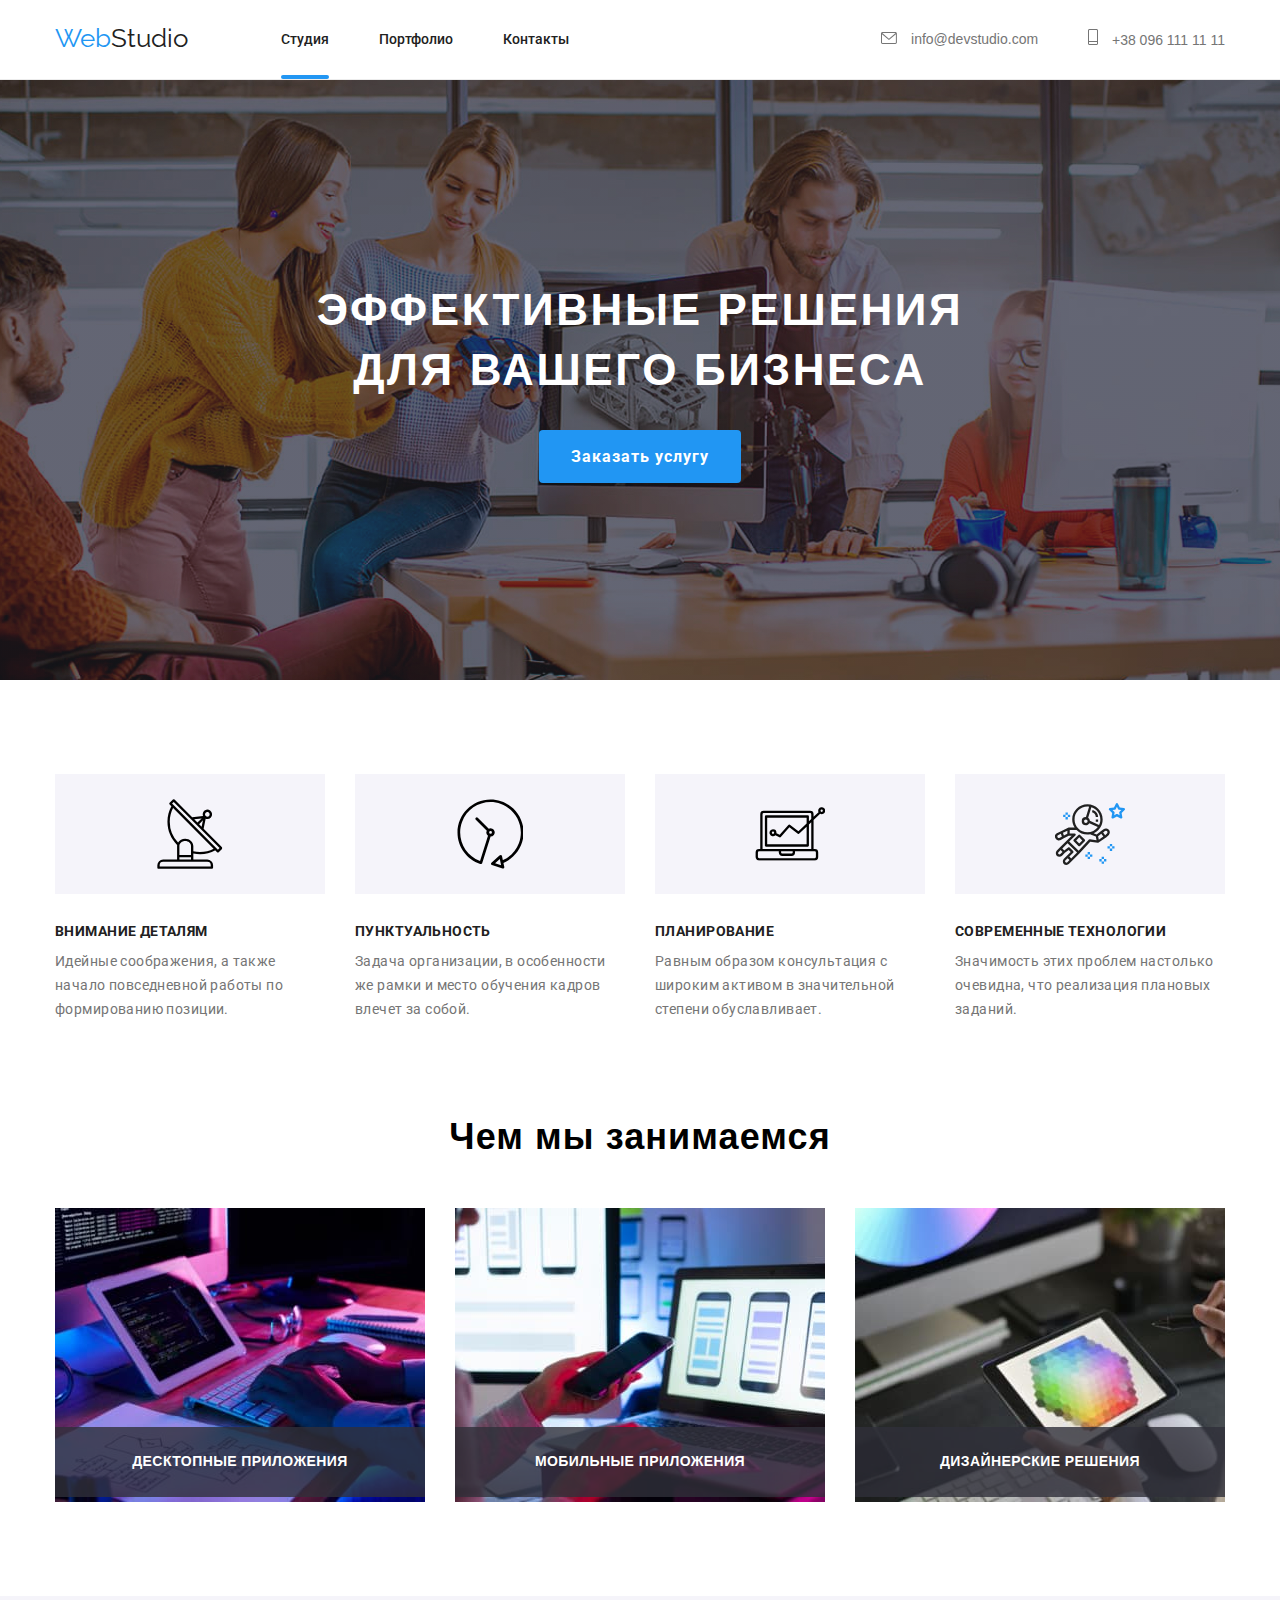
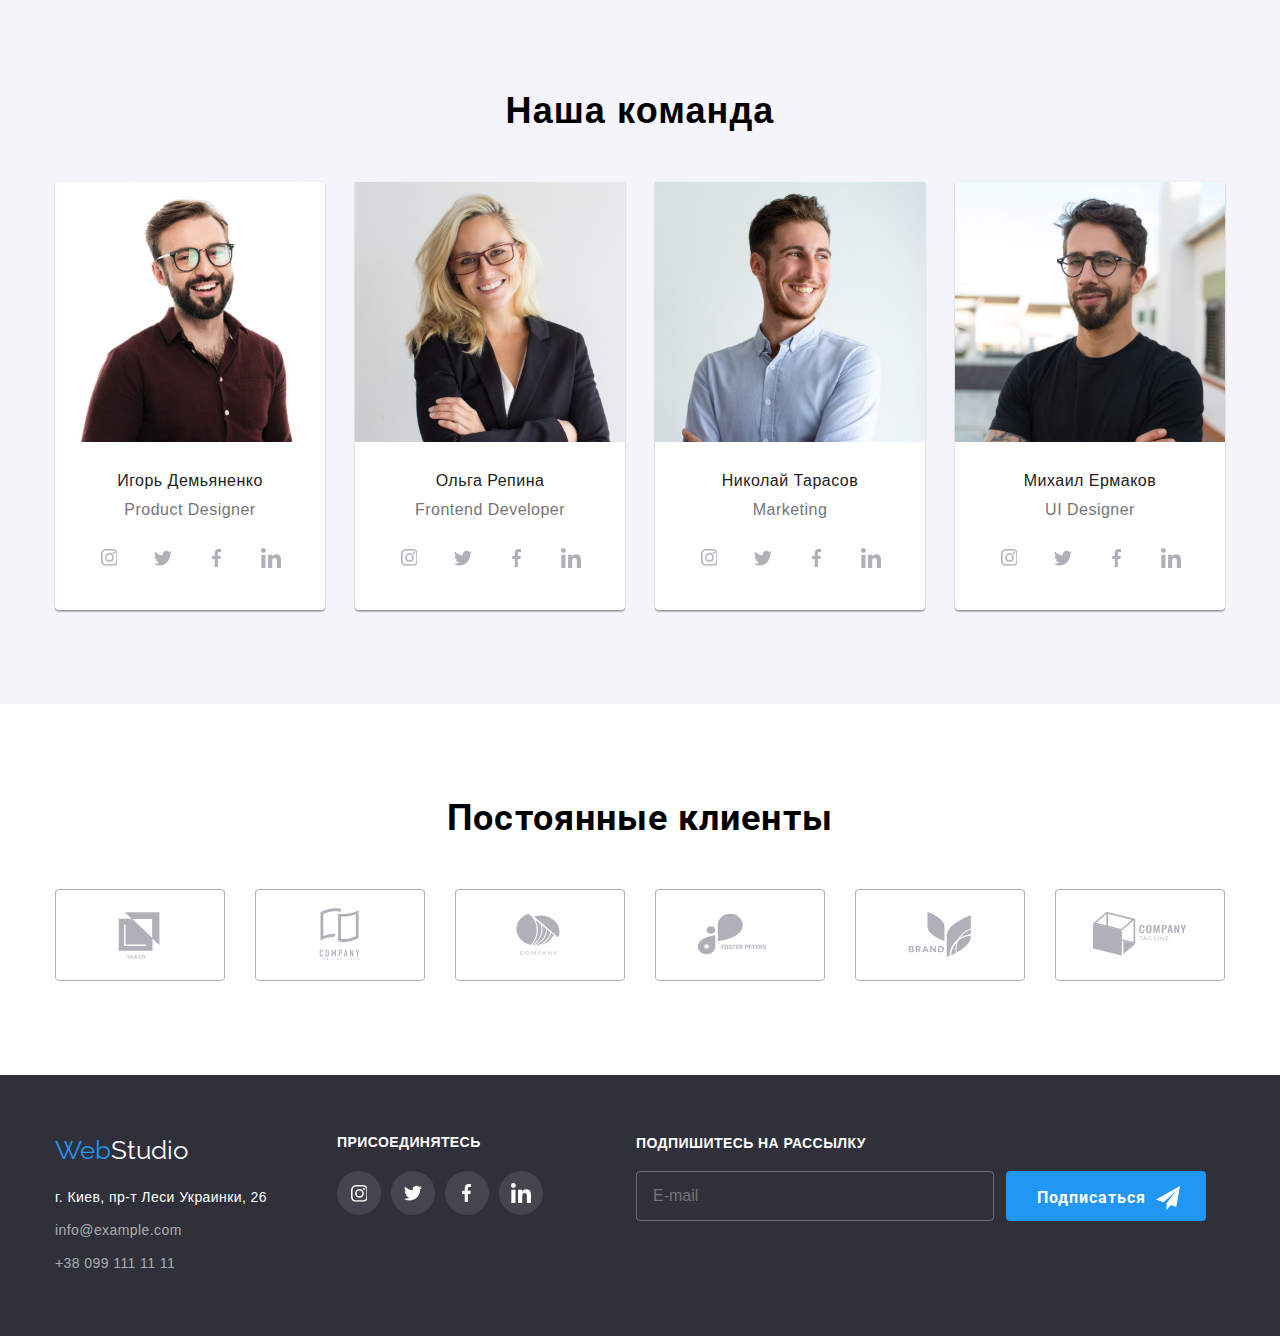
==== index.html @ c56df339 "added scss optimization" ====
<!DOCTYPE html>
<html lang="ru">
  <head>
    <meta charset="UTF-8" />
    <meta descrition="Главная страница">
    <meta http-equiv="X-UA-Compatible" content="IE=edge" />
    <meta name="viewport" content="width=device-width, initial-scale=1.0" />
    <title>Студия</title>
    <link href="https://fonts.googleapis.com/css2?family=Raleway:wght@700&family=Roboto:wght@400;500;700;900&display=swap" rel="stylesheet">
    <link rel="stylesheet" href="https://cdnjs.cloudflare.com/ajax/libs/modern-normalize/1.0.0/modern-normalize.min.css"/>
    <link rel="stylesheet" href="./styles/styles.css" />
    <link rel="stylesheet" href="./css/main.min.css" />
  </head>

  <body>
        <header> 
        <div class="container">
          <div class="header"> 
        <!-- logo -->
            <div class="logo"> 
              <a class="logo-title" href="./index.html">Web<span class="logo-title studio-span">Studio</span></a>
            </div>

        <!-- main nav -->
            <nav class="nav">
              <ul class="nav-list">
                <li class="nav-item"><a class="nav-link current" href="./index.html">Студия</a></li>
                <li class="nav-item"><a class="nav-link " href="./portfolio.html">Портфолио</a></li>
                <li class="nav-item"><a class="nav-link " href="">Контакты</a></li>
                <!-- <li class="nav-item">

                  <label for="navbar">Услуги
                  <select name="navbar" id="navbar" class="navbar">

                      <option value="Дизайн" id="navbar-1" class="navbar-item">Дизайн</option>
                 
                  
                      <option value="Верстка" id="navbar-2" class="navbar-item">Верстка</option>
  
              
                      <option value="Аналитика" id="navbar-3" class="navbar-item">Аналитика</option>
          
        
                      <option value="Тестирование" id="navbar-4" class="navbar-item">Тестирование</option>


                  </select>
                </label>
                </li> -->
              </ul>
            </nav>

        <!-- contacts -->
            <div class="contact">
              <a class="contact-mail" href="mailto:info@devstudio.com">
                <svg class="envelope">
                  <use href="./images/icons.svg#envelope">
                  </use>
                </svg>
                info@devstudio.com</a>
              <a class="contact-tel" href="tel:+380961111111">
                <svg class="cell">
                  <use href="./images/icons.svg#cell">
                  </use>
                </svg>
                +38 096 111 11 11</a>
            </div>
            
          </div>
        </div>
      </header>
    <main>
      <!-- HERO section -->   
          <section class="hero">
              <div class="container">
                <div class="hero-header">
                  <h1 class="hero-title">Эффективные решения </br> для вашего бизнеса</h1>
                  <button class="button" type="button" value="Заказать услугу" data-modal-open>Заказать услугу</button>
                </div>
              </div> 
          </section>
        
      <!-- advantages-->
      <section class="advantages">
          <div class="container">
            <ul class="advant">
              <li class="advant-item">
                <div class="advant-svg">
                  <svg class="radar">
                    <use href="./images/icons.svg#radar"></use>
                  </svg>
                </div>
                <h3 class="advant-item-title">Внимание деталям</h3>
                <p class="advant-item-description">
                  Идейные соображения, а также начало повседневной работы по
                  формированию позиции.
                </p>
              </li>
              <li class="advant-item">
                <div class="advant-svg">
                  <svg class="clock">
                    <use class="clock" href="./images/icons.svg#clock"></use>
                  </svg>
                </div>
                <h3 class="advant-item-title">Пунктуальность</h3>
                <p class="advant-item-description">
                  Задача организации, в особенности же рамки и место обучения кадров
                  влечет за собой.
                </p>
              </li>
              <li class="advant-item">
                <div class="advant-svg">
                  <svg class="laptop">
                    <use href="./images/icons.svg#laptop"></use>
                  </svg>
                </div>
                <h3 class="advant-item-title">Планирование</h3>
                <p class="advant-item-description">
                  Равным образом консультация с широким активом в значительной
                  степени обуславливает.
                </p>
              </li>
              <li class="advant-item astronaut">
                <div class="advant-svg">
                  <svg class="astronaut">
                    <use href="./images/icons.svg#astronaut"></use>
                  </svg>
                </div>
                <h3 class="advant-item-title">Современные технологии</h3>
                <p class="advant-item-description">
                  Значимость этих проблем настолько очевидна, что реализация
                  плановых заданий.
                </p>
              </li>
            </ul>
          </div>
        </section>
      <!--WWD-->
        <section class="wwd">
          <div class="container"> 
            <h2 class="wwd-title">Чем мы занимаемся</h2>
              <ul class="wwd-list">
                
              
                <li class="wwd-item">
                  <div class="wwd-text">
                    <img src="./images/wwd1.jpg" alt="wwdimg" />
                    <p class="wwd-text-p">Десктопные приложения</p>
                  </div> 
                </li>
               
                <li class="wwd-item">
                  <div class="wwd-text">
                    <img src="./images/wwd2.jpg" alt="wwdimg" />
                    <p class="wwd-text-p">Мобильные приложения</p>
                  </div>
                </li>
                <li class="wwd-item">
                  <div class="wwd-text">
                    <img src="./images/wwd3.jpg" alt="wwdimg" />
                    <p class="wwd-text-p">Дизайнерские решения</p>
                  </div>
                </li>
              </ul>
          </div>  
        </section>
      <!-- our team section  -->
      <section class="team-section">
          <div class="container">
              <h2 class="team-title">Наша команда</h2>
             
              <ul class="team-list">
                <li class="team-item">
                  <img src="./images/1.jpg" width="270" alt="Product Designer"/>
                <div class="team-member-info">
                  <h3 class="team-name">Игорь Демьяненко</h3>
                  <p class="team-position" lang="en">Product Designer</p>
                 
                  <ul class="sm-list">
                    <li class="sm-item">
                      <a href="" class="sm-link">
                        <svg class="sm-svg instagram">
                          <use href="./images/icons.svg#instagram"></use>
                        </svg>
                      </a>
                    </li>
                    <li class="sm-item">
                      <a href="" class="sm-link">
                        <svg class="sm-svg twitter">
                          <use href="./images/icons.svg#twitter"></use>
                        </svg>
                      </a>
                    </li>
                    <li class="sm-item">
                      <a href="" class="sm-link">
                        <svg class="sm-svg facebook">
                          <use href="./images/icons.svg#facebook"></use>
                        </svg>
                      </a>
                    </li>
                    <li class="sm-item">
                      <a href="" class="sm-link">
                        <svg class="sm-svg linkedin">
                          <use href="./images/icons.svg#linkedin"></use>
                        </svg>
                      </a>
                    </li>
                  </ul>
                </div>
                </li>
                
                <li class="team-item">
                  <img src="./images/2.jpg" width="270" alt="Frontend Developer"/>
                <div class="team-member-info">  
                  <h3 class="team-name">Ольга Репина</h3>
                  <p class="team-position" lang="en">Frontend Developer</p>
                  <ul class="sm-list">
                    <li class="sm-item">
                      <a href="" class="sm-link">
                        <svg class="sm-svg instagram">
                          <use href="./images/icons.svg#instagram"></use>
                        </svg>
                      </a>
                    </li>
                    <li class="sm-item">
                      <a href="" class="sm-link">
                        <svg class="sm-svg twitter">
                          <use href="./images/icons.svg#twitter"></use>
                        </svg>
                      </a>
                    </li>
                    <li class="sm-item">
                      <a href="" class="sm-link">
                        <svg class="sm-svg facebook">
                          <use href="./images/icons.svg#facebook"></use>
                        </svg>
                      </a>
                    </li>
                    <li class="sm-item">
                      <a href="" class="sm-link">
                        <svg class="sm-svg linkedin">
                          <use href="./images/icons.svg#linkedin"></use>
                        </svg>
                      </a>
                    </li>
                  </ul>
                </div>
                </li>
                
                <li class="team-item"> 
                  <img src="./images/3.jpg" width="270" alt="Marketing"/>
                <div class="team-member-info">
                  <h3 class="team-name">Николай Тарасов</h3>
                  <p class="team-position" lang="en">Marketing</p>
                  <ul class="sm-list">
                    <li class="sm-item">
                      <a href="" class="sm-link">
                        <svg class="sm-svg instagram">
                          <use href="./images/icons.svg#instagram"></use>
                        </svg>
                      </a>
                    </li>
                    <li class="sm-item">
                      <a href="" class="sm-link">
                        <svg class="sm-svg twitter">
                          <use href="./images/icons.svg#twitter"></use>
                        </svg>
                      </a>
                    </li>
                    <li class="sm-item">
                      <a href="" class="sm-link">
                        <svg class="sm-svg facebook">
                          <use href="./images/icons.svg#facebook"></use>
                        </svg>
                      </a>
                    </li>
                    <li class="sm-item">
                      <a href="" class="sm-link">
                        <svg class="sm-svg linkedin">
                          <use href="./images/icons.svg#linkedin"></use>
                        </svg>
                      </a>
                    </li>
                  </ul>
                </div>
                </li>

                <li class="team-item"> 
                  <img src="./images/4.jpg" width="270" alt="UI Designer" />
                <div class="team-member-info">
                  <h3 class="team-name">Михаил Ермаков</h3>
                  <p class="team-position" lang="en">UI Designer</p>
                  <ul class="sm-list">
                    <li class="sm-item">
                      <a href="" class="sm-link">
                        <svg class="sm-svg instagram">
                          <use href="./images/icons.svg#instagram"></use>
                        </svg>
                      </a>
                    </li>
                    <li class="sm-item">
                      <a href="" class="sm-link">
                        <svg class="sm-svg twitter">
                          <use href="./images/icons.svg#twitter"></use>
                        </svg>
                      </a>
                    </li>
                    <li class="sm-item">
                      <a href="" class="sm-link">
                        <svg class="sm-svg facebook">
                          <use href="./images/icons.svg#facebook"></use>
                        </svg>
                      </a>
                    </li>
                    <li class="sm-item">
                      <a href="" class="sm-link">
                        <svg class="sm-svg linkedin">
                          <use href="./images/icons.svg#linkedin"></use>
                        </svg>
                      </a>
                    </li>
                  </ul>
                </div>
                </li>
             

              </ul>
          </div>
      </section> 

      <!-- CLIENTS SECTION -->
      <section class="clients-section">
        <div class="container clients">
          <h2 class="clients-title">Постоянные клиенты</h2>
            <div class="clients-list-wrap">
            <ul class="clients-list">
              <li class="clients-item">
                <a class="clients-box">
                <svg class="clients-icon">
                  <use href="./images/icons.svg#logo1"></use>
                </svg>
              </a>
              </li>
              <li class="clients-item">
                <a class="clients-box">
                <svg class="clients-icon">
                  <use href="./images/icons.svg#logo2"></use>
                </svg>
              </a>
              </li>
              <li class="clients-item">
                <a class="clients-box">
                <svg class="clients-icon">
                  <use href="./images/icons.svg#logo3"></use>
                </svg>
              </a>
              </li>
              <li class="clients-item">
                <a class="clients-box">
                <svg class="clients-icon">
                  <use href="./images/icons.svg#logo4"></use>
                </svg>
              </a>
              </li>
              <li class="clients-item">
                <a class="clients-box">
                <svg class="clients-icon">
                  <use href="./images/icons.svg#logo5"></use>
                </svg>
              </a>
              </li>
              <li class="clients-item">
                <a class="clients-box">
                <svg class="clients-icon">
                  <use href="./images/icons.svg#logo6"></use>
                </svg>
              </a>
              </li>
            </ul>
          </div>
        </div>
      </section>
    </main>
    <footer>
      <div class="container footer">
            <address class="f-address">
              <div class="f-address-info">
              <a class="footer-logo-title" href="./">Web<span class="footer-logo-span">Studio</span></a>
              <p class="footer-address">г. Киев, пр-т Леси Украинки, 26</p>
              <a class="footer-mail" href="mailto:info@example.com">info@example.com</a>
              <a class="footer-tel" href="tel:+380991111111">+38 099 111 11 11</a>
            </div>
            </address>
            <div class="join-us">
              <h3 class="joinusheader">ПРИСОЕДИНЯТЕСЬ</h3>
              <ul class="footer-sm-list">
                <li class="footer-sm-item">
                  <a href="" class="footer-sm-link">
                    <svg class="footer-sm-svg instagram">
                      <use href="./images/icons.svg#instagram"></use>
                    </svg>
                  </a>
                </li>
                <li class="footer-sm-item">
                  <a href="" class="footer-sm-link">
                    <svg class="footer-sm-svg twitter">
                      <use href="./images/icons.svg#twitter"></use>
                    </svg>
                  </a>
                </li>
                <li class="footer-sm-item">
                  <a href="" class="footer-sm-link">
                    <svg class="footer-sm-svg facebook">
                      <use href="./images/icons.svg#facebook"></use>
                    </svg>
                  </a>
                </li>
                <li class="footer-sm-item">
                  <a href="" class="footer-sm-link">
                    <svg class="footer-sm-svg linkedin">
                      <use href="./images/icons.svg#linkedin"></use>
                    </svg>
                  </a>
                </li>
              </ul> 
            </div>

            <form class="subscription-form">
                <p class="subscription-title">ПОДПИШИТЕСЬ НА РАССЫЛКУ</p>
                
                <div class="input-wrapper">
                  <input type="text" name="email" id="subscription-email" class="subscription-email" placeholder="E-mail" required>
                  <button type="submit" class="subscription-button"><span class="button-title">Подписаться</span>
                    <!--<svg>
                      <use href="./images/icons.svg#instagram" width="24px" height="24px"></use>

                    </svg> -->
                  </button>
                </div>
              </form>


      </div>
    </footer>

    <div class="backdrop is-hidden" data-modal>
      <div class="modal">
        <button type="button" class="modal-close" data-modal-close>
          <svg class="modal-close__icon">
            <use href="./images/icons.svg#close">
            </use>
          </svg>
        </button>
        

        <div class="form" autocomplete="off">
          <h4 class="form-title">Оставьте свои данные, мы вам перезвоним</h4>
          
          <div class="form-field">
            <label for="name" class="form-label">Имя</label>
            <input type="text" class="form-input" name="name" id="name" placeholder=" ">
            
            <svg class="form-icon" width="12px" height="12px">
              <use href="./images/icons.svg#user"> </use>
            </svg>
            
          </div>
        
          <div class="form-field">
            <label for="tel" class="form-label">Телефон</label>
            <input type="tel" class="form-input" name="tel" id="tel" placeholder=" " required> 
         
            <svg class="form-icon" width="13px" height="13px">
              <use href="./images/icons.svg#phone" width="13px" height="13px"> </use>
            </svg>

          </div>

          <div class="form-field">
            <label for="mail" class="form-label">Почта</label>
            <input type="email" class="form-input" name="mail" id="mail" placeholder=" ">
                   
            <svg class="form-icon" width="15px" height="12px">
              <use href="./images/icons.svg#letter" width="15px" height="12px"> </use>
            </svg>


          </div>
         
          <div class="form-field textarea">
            <label for="text-area" class="form-label">Комментарий</label>
            <textarea name="textarea" id="text-area" placeholder="Введите текст"></textarea>
          </div>

          <label for="checkbox" class="label">
            <input type="checkbox" name="checkbox" id="checkbox" value="Соглашаюсь с рассылкой и принимаю" class="checkbox">
           
            <span class="icon"></span>
            <span class="licence-agreed">Соглашаюсь с рассылкой и принимаю<span><a href="" class="terms-of-usage"> Условия договора</a></span></span>
          </label>



        <div class="submit-button">
          <button type="submit" class="button-submit">Отправить</button>
        </div>

        </div>

      </div>
  </div>
  <script src="./js/modal.js"></script>
  </body>
</html>
---- styles/styles.css ----
/* ADVANTAGES SECTION */



/* WWD SECTION */


/* TEAM SECTION */


/* CLIENTS SECTION */



/* PORTFOLIO FILTER SECTION */


/* PORTFOLIO SECTION */



/* FOOTER */



/* SUBSCRIPTION SECTION */


/* _________________________________________ */



/* .navbar {
  width: 200px;
  background-color: #fff;
}

.navbar-item {
  background-color: #fff;
  transition: background-color 250ms cubic-bezier(0.4, 0, 0.2, 1);
  
}


.navbar-item:hover {
  color: #2a2a2a;
  background-color: teal;
} */
---- css/main.min.css ----
body{font-family:"Open Sans", sans-serif}.list{list-style:none}.link{text-decoration:none}p,h1,h2,h3,h4,h5,h6{margin:0}ul{margin:0;padding:0}button{cursor:pointer}img{display:block}:root{--base-font: Roboto, sans-serif;--base-font-color: #757575;--second-font-color: #2196f3;--title-font-color: #212121}.visually-hidden{position:absolute;white-space:nowrap;width:1px;height:1px;overflow:hidden;border:0;padding:0;clip:rect(0 0 0 0);clip-path:inset(50%);margin:-1px}header{border-bottom:1px solid #ececec}.header{display:flex;padding-top:24px;padding-bottom:25px}.logo{margin-right:93px}.logo,.nav,.contact{align-items:center}.logo-title{color:var(--second-font-color);text-decoration:none;font-weight:400;font-size:26px;line-height:1.15;cursor:pointer;font-family:Raleway}.logo-title.studio-span{color:var(--title-font-color)}.nav{display:flex}.nav-list{list-style-type:none;list-style-type:none;display:flex}.nav-item:not(:last-child){margin-right:50px}.contact{display:flex;margin-left:auto}.nav-link{text-decoration:none;color:var(--title-font-color);font-family:var(--base-font);font-weight:500;font-size:14px;line-height:1.17;transition:color 250ms cubic-bezier(0.4, 0, 0.2, 1)}.nav-link:hover,.nav-link:active,.nav-link:focus{color:var(--second-font-color)}.nav-link{position:relative}.current::after{content:'';width:100%;height:4px;border-radius:3px;position:absolute;background-color:var(--second-font-color);left:0;bottom:-32px}.contact-mail,.contact-tel{color:var(--base-font-color);text-decoration:none;font-size:14px;line-height:1.17;font-weight:500;transition:color 250ms cubic-bezier(0.4, 0, 0.2, 1)}.envelope{fill:var(--base-font-color);width:16px;height:12px;margin-right:10px;padding:0;align-items:baseline;transition:fill 250ms cubic-bezier(0.4, 0, 0.2, 1)}.contact-mail:hover .envelope,.contact-mail:active .envelope,.contact-mail:focus .envelope{fill:var(--second-font-color)}.cell{fill:var(--base-font-color);width:10px;height:16px;margin-right:10px;padding:0;align-items:baseline;transition:fill 250ms cubic-bezier(0.4, 0, 0.2, 1)}.contact-tel:hover .cell,.contact-tel:active .cell,.contact-tel:focus .cell{fill:currentColor}.contact-tel{margin-left:50px}.contact-mail:hover,.contact-mail:focus,.contact-tel:hover,.contact-tel:focus{color:var(--second-font-color)}.hero{background-image:linear-gradient(rgba(47,48,58,0.4), rgba(47,48,58,0.4)),url(../images/hero.jpg);background-color:rgba(47,48,58,0.4);background-repeat:no-repeat;background-size:1600px;background-position:center;height:600px;padding-top:200px;padding-bottom:200px}.hero-header{display:flex;justify-content:center;align-items:center;flex-direction:column}.hero-title{font-size:44px;font-weight:900;line-height:1.36;text-transform:uppercase;text-align:center;letter-spacing:0.06em;color:#ffffff}.button{background-color:var(--second-font-color);font-family:var(--base-font);font-weight:700;font-size:16px;line-height:1.87;letter-spacing:0.06em;color:#ffffff;border-radius:4px;margin-top:30px;padding:10px 30px;transition:background-color 250ms cubic-bezier(0.4, 0, 0.2, 1),box-shadow 250ms cubic-bezier(0.4, 0, 0.2, 1);border-color:transparent}.button:hover,.button:focus{background-color:#188CE8;box-shadow:0px 4px 4px rgba(0,0,0,0.15);border-radius:4px}.advant-svg{display:flex;justify-content:center;align-items:center;width:270px;height:120px;margin-bottom:30px;background-color:#F5F4FA}.radar{width:65.32px;height:70px;justify-content:center}.advant-svg .clock{width:66.96px;height:70px;justify-content:center}.advant-svg .laptop{width:70px;height:53.69px;display:flex;justify-content:center}.advant-svg .astronaut{width:70px;height:70px;display:flex;justify-content:center}.advantages{padding-top:94px;display:flex;justify-content:center}.advant{list-style-type:none;display:flex;flex-wrap:wrap}.advant>.advant-item{font-family:var(--base-font);margin-left:30px;flex-basis:calc(100% / 4 - 30px)}.advant-item:first-child{margin-left:0px}.advant-item-title{font-family:var(--base-font);font-weight:700;font-size:14px;line-height:1.14;letter-spacing:0.03em;text-transform:uppercase;color:#212121;margin-bottom:10px}.advant-item-description{font-size:14px;line-height:1.71;letter-spacing:0.03em;color:var(--base-font-color)}.wwd{padding-bottom:94px;padding-top:94px}.wwd-title{font-weight:700;font-size:36px;line-height:1.17;letter-spacing:0.03em;display:flex;justify-content:center;margin-bottom:50px}.wwd-list{display:flex}.wwd-item{list-style-type:none}.wwd-item:not(:first-child){margin-left:30px}.wwd-text{position:relative}.wwd-text-p{display:flex;justify-content:center;align-items:center;height:70px;width:100%;position:absolute;bottom:5px;font-weight:bold;font-size:14px;line-height:1.14;text-align:center;letter-spacing:0.03em;text-transform:uppercase;color:#FFFFFF;background-color:rgba(47,48,58,0.8)}.team-section{padding:94px 0;background-color:#f5f4fa}.team-title{font-weight:700;font-size:36px;line-height:1.17;letter-spacing:0.03em}.team-list{display:flex;justify-content:center;align-items:center}.team-item{list-style-type:none;box-shadow:0px 1px 3px rgba(0,0,0,0.12),0px 1px 1px rgba(0,0,0,0.14),0px 2px 1px rgba(0,0,0,0.2);border-radius:0px 0px 4px 4px;background-color:#fff}.team-item:not(:first-child){margin-left:30px}.team-title{margin-bottom:50px;text-align:center}.team-member-info{display:flex;justify-content:center;margin-top:30px;padding-bottom:30px;flex-direction:column}.team-name{color:var(--title-font-color);font-weight:500;font-size:16px;line-height:1.18;letter-spacing:0.03em;margin-bottom:10px;text-align:center}.team-position{font-size:16px;line-height:1.18;letter-spacing:0.03em;color:var(--base-font-color);text-align:center}.sm-list{display:flex;flex-direction:row;list-style-type:none;margin-top:16px;margin-right:auto;margin-left:auto}.sm-item{display:flex;flex-direction:row}.sm-link{display:flex;justify-content:center;align-items:center;width:44px;height:44px;border-radius:50%;padding:0;transition:background-color 250ms cubic-bezier(0.4, 0, 0.2, 1)}.sm-link:hover,.sm-link:active,.sm-link:focus{background-color:var(--second-font-color)}.sm-svg{fill:#AFB1B8;display:flex;justify-content:center;align-items:center;transition:fill 250ms cubic-bezier(0.4, 0, 0.2, 1)}.sm-item:not(:last-child){margin-right:10px}.sm-link:hover .sm-svg,.sm-link:active .sm-svg,.sm-link:focus .sm-svg{fill:white}.sm-item .instagram{width:16.86px;height:16.86px}.sm-item .twitter{width:20px;height:16.25px}.sm-item .facebook{width:10px;height:20px}.sm-item .linkedin{width:20px;height:20px}.clients-section{padding-top:94px;padding-bottom:94px}.clients-title{font-family:var(--base-font);font-weight:bold;font-size:36px;line-height:1.16;text-align:center;letter-spacing:0.03em}.clients-list-wrap{display:flex;margin-top:50px}.clients-list{list-style-type:none;display:flex}.clients-box{display:flex;justify-content:center;align-items:center;width:170px;height:92px;border:1px solid #AFB1B8;border-radius:4px;color:var(--second-font-color);transition:border 250ms cubic-bezier(0.4, 0, 0.2, 1)}.clients-item:not(:last-child){margin-right:30px}.clients-icon{display:flex;justify-content:center;align-items:center;fill:#AFB1B8;width:106px;height:60px;transition:fill 250ms cubic-bezier(0.4, 0, 0.2, 1)}.clients-box:hover .clients-icon,.clients-box:active .clients-icon,.clients-box:focus .clients-icon{fill:var(--second-font-color)}.clients-box:hover,.clients-box:active,.clients-box:focus{border:1px solid var(--second-font-color)}footer{background-color:#2f303a;padding-top:60px;padding-bottom:60px}.footer{display:flex}.f-address{display:flex}.footer-logo-title{text-decoration:none;font-style:normal;display:block;margin-bottom:20px;font-family:Raleway;font-size:26px;line-height:1.19;color:var(--second-font-color)}.footer-logo-span{color:white;font-style:none}.footer-address{font-size:14px;line-height:1.71;letter-spacing:0.03em;color:#ffffff;font-style:normal;margin-bottom:9px}.footer-address,.footer-mail,.footer-tel{text-decoration:none}.footer-mail,.footer-tel{font-size:14px;line-height:1.71;letter-spacing:0.03em;color:rgba(255,255,255,0.6);font-style:normal;display:block}.footer-mail{margin-bottom:9px}.join-us{display:flex;margin-left:70px;flex-direction:column;margin-right:93px}.joinusheader{text-transform:uppercase;font-weight:bold;font-size:14px;line-height:1.14;letter-spacing:0.03em;color:#FFFFFF}.footer-sm-list{display:flex;flex-direction:row;list-style-type:none;margin-top:20px}.footer-sm-link{display:flex;justify-content:center;align-items:center;width:44px;height:44px;border-radius:50%;background-color:#45454f;padding:0;transition:background-color 250ms cubic-bezier(0.4, 0, 0.2, 1)}.footer-sm-link:hover,.footer-sm-link:focus,.footer-sm-link:active{background-color:var(--second-font-color)}.footer-sm-item{display:flex;flex-direction:row}.footer-sm-svg{fill:#fff;display:flex;justify-content:center;align-items:center;transition:background-color 250ms cubic-bezier(0.4, 0, 0.2, 1),fill 250ms cubic-bezier(0.4, 0, 0.2, 1)}.footer-sm-svg:hover,.footer-sm-svg:focus,.footer-sm-svg:active{fill:white;background-color:var(--second-font-color)}.footer-sm-link:not(:last-child){margin-right:10px}.footer-sm-item:not(:last-child){margin-right:10px}.footer-sm-item .instagram{width:16.86px;height:16.86px}.footer-sm-item .twitter{width:20px;height:16.25px}.footer-sm-item .facebook{width:10px;height:20px}.footer-sm-item .linkedin{width:20px;height:20px}.portfolio{display:flex;padding-top:94px;padding-bottom:94px}.portfolio-items{display:flex;flex-wrap:wrap;text-decoration:none;list-style-type:none;cursor:pointer;margin-right:-30px;margin-bottom:-30px}.portfolio-item{flex-basis:calc(100% / 3 - 30px);margin-right:30px;margin-bottom:30px;flex-direction:column;outline:1px solid #eeeeee;box-sizing:border-box;transition:box-shadow 250ms cubic-bezier(0.4, 0, 0.2, 1);overflow:hidden;position:relative}.portfolio-item:hover{box-shadow:0px 1px 1px rgba(0,0,0,0.12),0px 4px 4px rgba(0,0,0,0.06),1px 4px 6px rgba(0,0,0,0.16)}.portfolio-item:hover .tecknocrack{transform:translateY(-100%);opacity:1}.portfolio-item:hover .overlay-wrapper{overflow:hidden}.overlay-wrapper{position:absolute;width:370px;height:294px}.port-image{display:block;width:100%}.overlay{position:absolute;width:370px;height:294px;transform:translateY(100%)}.tecknocrack{position:absolute;width:100%;height:100%;padding:40px;display:flex;justify-content:center;align-items:center;color:white;background-color:rgba(33,150,243,0.6);opacity:0;transition:transform 250ms cubic-bezier(0.4, 0, 0.2, 1)}.portfolio-title{display:flex;flex-direction:column;font-weight:bold;font-size:18px;line-height:2;letter-spacing:0.06em;color:var(--title-font-color);padding-left:24px;margin-top:20px;margin-bottom:4px}.portfolio-description{display:flex;flex-direction:column;font-size:16px;line-height:1.87;letter-spacing:0.03em;color:var(--base-font-color);padding-bottom:20px}.container{width:1200px;margin-left:auto;margin-right:auto;padding-left:15px;padding-right:15px}.filter{padding-top:94px}.filter-items{justify-content:center;align-items:center;display:flex;text-decoration:none;list-style-type:none;cursor:pointer;margin-left:-8px;margin-bottom:50px}.filter-button{font-weight:500;font-size:16px;line-height:1.62;text-align:center;letter-spacing:0.03em;background:#f5f4fa;border-radius:4px;border-color:transparent;padding:6px 22px;transition:color 250ms cubic-bezier(0.4, 0, 0.2, 1),background-color 250ms cubic-bezier(0.4, 0, 0.2, 1),box-shadow 250ms cubic-bezier(0.4, 0, 0.2, 1)}.filter-item{display:flex}.filter-item:not(:last-child){margin-right:8px}.filter-button:active{cursor:pointer;color:#fff;background-color:var(--second-font-color);box-shadow:0px 3px 1px rgba(0,0,0,0.1),0px 1px 2px rgba(0,0,0,0.08),0px 2px 2px rgba(0,0,0,0.12);border-radius:4px}.input-wrapper{width:570px;display:flex;align-items:center}.subscription-title{font-weight:bold;font-size:14px;line-height:16px;letter-spacing:0.03em;text-transform:uppercase;color:#FFFFFF;margin-bottom:20px;display:block}.subscription-email{width:358px;height:50px;padding:15px 16px;margin-right:12px;background-color:transparent;border:1px solid rgba(255,255,255,0.3);box-sizing:border-box;filter:drop-shadow(0px4px4pxrgba 0,0,0,0.15);border-radius:4px;transition:border-color 250ms cubic-bezier(0.4, 0, 0.2, 1)}.subscription-email:hover{border-color:var(--second-font-color);color:#fff}.subscription-email:focus::placeholder{opacity:0}.subscription-email::placeholder{color:var(--base-font-color);transition:color 250ms cubic-bezier(0.4, 0, 0.2, 1)}.subscription-email:hover::placeholder{color:var(--second-font-color)}.subscription-button{width:200px;height:50px;background-color:var(--second-font-color);font-family:var(--base-font);font-weight:700;font-size:16px;line-height:1.87;letter-spacing:0.06em;color:#ffffff;border-radius:4px;transition:background-color 250ms cubic-bezier(0.4, 0, 0.2, 1),box-shadow 250ms cubic-bezier(0.4, 0, 0.2, 1);position:relative;border-color:transparent}.subscription-button:hover,.subscription-button:focus,.subscription-button:active{background-color:#188CE8;outline:none}.subscription-button:after{content:"";width:24px;height:24px;background-image:url(../images/send.png);position:absolute;top:13px;left:148px;display:inline-block;border-color:transparent}.button-title{font-weight:bold;font-size:16px;line-height:1.87;display:flex;position:absolute;top:10px;left:29px;letter-spacing:0.06em;color:#FFFFFF}.backdrop{position:fixed;top:0;left:0;width:100vw;height:100vh;background-color:rgba(135,126,131,0.8);display:flex;transform:scale(1);transition:transform 700ms, visibility 700ms}.backdrop.is-hidden{transform:scale(0.5)}.backdrop.is-hidden .modal{transform:translate(-50%, -50%) scale(0.5)}.modal{width:528px;min-height:581px;position:absolute;top:50%;left:50%;transform:translate(-50%, -50%) scale(1);border-radius:5px;box-shadow:0px 1px 3px rgba(0,0,0,0.12),0px 1px 1px rgba(0,0,0,0.14),0px 2px 1px rgba(0,0,0,0.2);background-color:#fff;transition:transform 250ms cubic-bezier(0.4, 0, 0.2, 1)}.modal-close{width:30px;height:30px;position:absolute;top:8px;right:8px;border:1px solid #999;border-radius:50%;background-color:transparent;transition:border-color 250ms cubic-bezier(0.4, 0, 0.2, 1)}.modal-close:active{border-color:var(--second-font-color)}.modal-close__icon{fill:var(--base-font-color);width:11px;height:11px;transition:fill 250ms cubic-bezier(0.4, 0, 0.2, 1)}.modal-close:active .modal-close__icon{fill:var(--second-font-color)}.is-hidden{opacity:0;pointer-events:none;visibility:hidden}.form{padding:40px}.form-title{font-weight:bold;font-size:20px;line-height:1.095;text-align:center;letter-spacing:0.03em;color:#212121;margin-bottom:30px}.form-field{position:relative;margin-bottom:10px;overflow:hidden}.form-icon{position:absolute;top:55%;left:15px;fill:inherit;transition:fill 250ms cubic-bezier(0.4, 0, 0.2, 1)}.form-field:hover .form-input{border-color:var(--second-font-color)}.form-field:focus-within .form-icon,.form-field:hover .form-icon{fill:var(--second-font-color)}.form-field:focus-within .form-input{border-color:var(--second-font-color)}.form-label{display:block;font-size:12px;line-height:1.16;letter-spacing:0.01em;color:#757575;margin-bottom:4px}.form-input{width:448px;height:40px;padding:10px 42px;font:inherit;border-radius:3px;border:1px solid rgba(33,33,33,0.2);overflow:hidden;cursor:pointer;transition:border-color 250ms cubic-bezier(0.4, 0, 0.2, 1)}textarea{width:100%;height:120px;padding:14px;resize:none;border:1px solid rgba(33,33,33,0.2);border-radius:4px;transition:border-color 250ms cubic-bezier(0.4, 0, 0.2, 1)}textarea:hover,textarea:focus,textarea:active{border-color:var(--second-font-color)}textarea:hover::placeholder{color:var(--second-font-color)}textarea::placeholder{font-size:12px;line-height:1.16;letter-spacing:0.01em;color:rgba(117,117,117,0.5);transition:color 250ms cubic-bezier(0.4, 0, 0.2, 1)}#checkbox{width:16px;height:15px;outline:#212121}.label{display:inline-block;position:relative;display:flex;justify-content:center;align-items:baseline}.icon{display:inline-block;border:2px solid #2a2a2a;border-radius:2px;margin-right:7px;width:16px;height:15px}.checkbox{-webkit-appearance:none;-moz-appearance:none;appearance:none;position:absolute;padding:4px 3px}.checkbox:checked+.icon{background-image:url(../images/icon-ck.png);fill:rgba(255,255,255,0.3);background-size:contain;background-origin:border-box;background-size:contain;outline:none;border-color:transparent}.licence-agreed{font-size:14px;line-height:1.71;letter-spacing:0.03em;color:#757575}.terms-of-usage{color:var(--second-font-color)}.submit-button{display:flex;justify-content:center;align-items:center}.button-submit{background-color:var(--second-font-color);font-family:var(--base-font);font-weight:700;font-size:16px;line-height:1.87;letter-spacing:0.06em;color:#ffffff;border-radius:4px;transition:background-color 250ms cubic-bezier(0.4, 0, 0.2, 1);box-shadow:0px 4px 4px rgba(0,0,0,0.15);margin-top:30px;border-color:transparent;padding:10px 56px}.button-submit:hover,.button-submit:focus,.button-submit:active{background-color:#188CE8}
/*# sourceMappingURL=main.min.css.map */
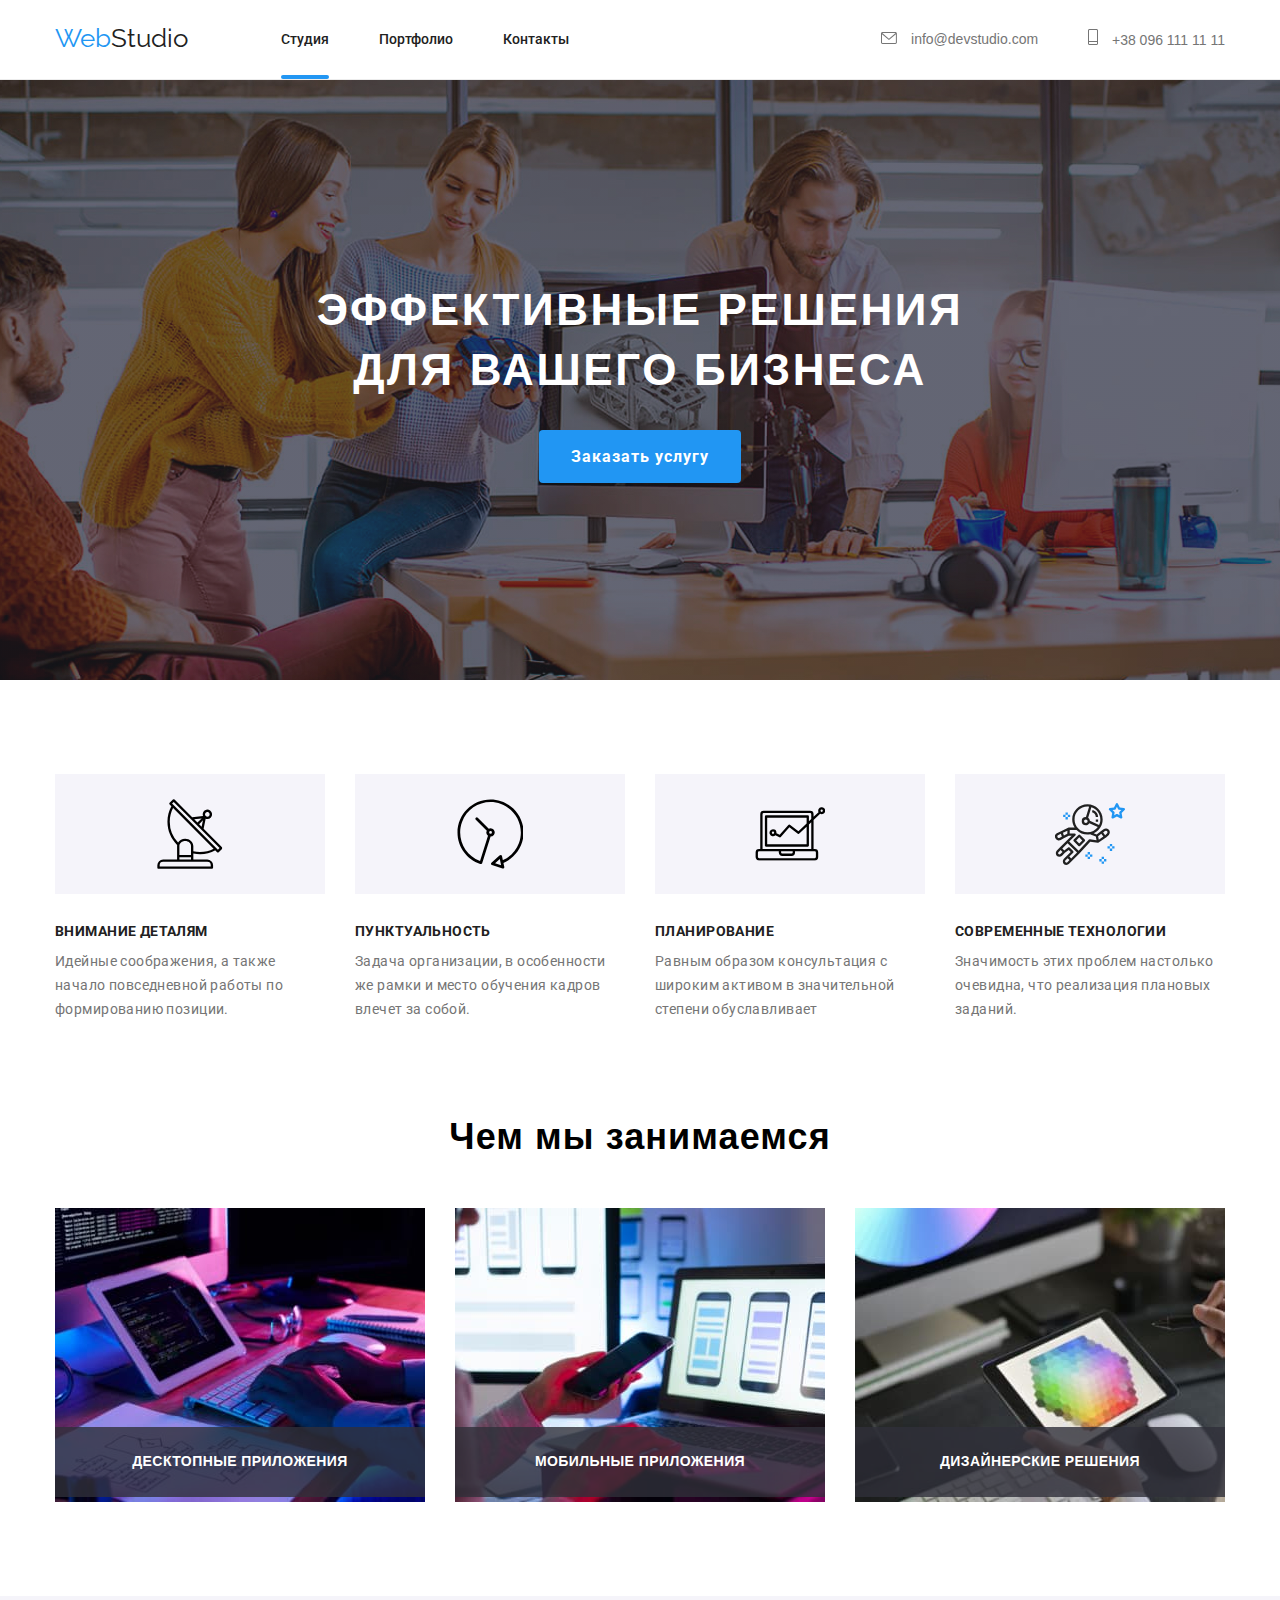
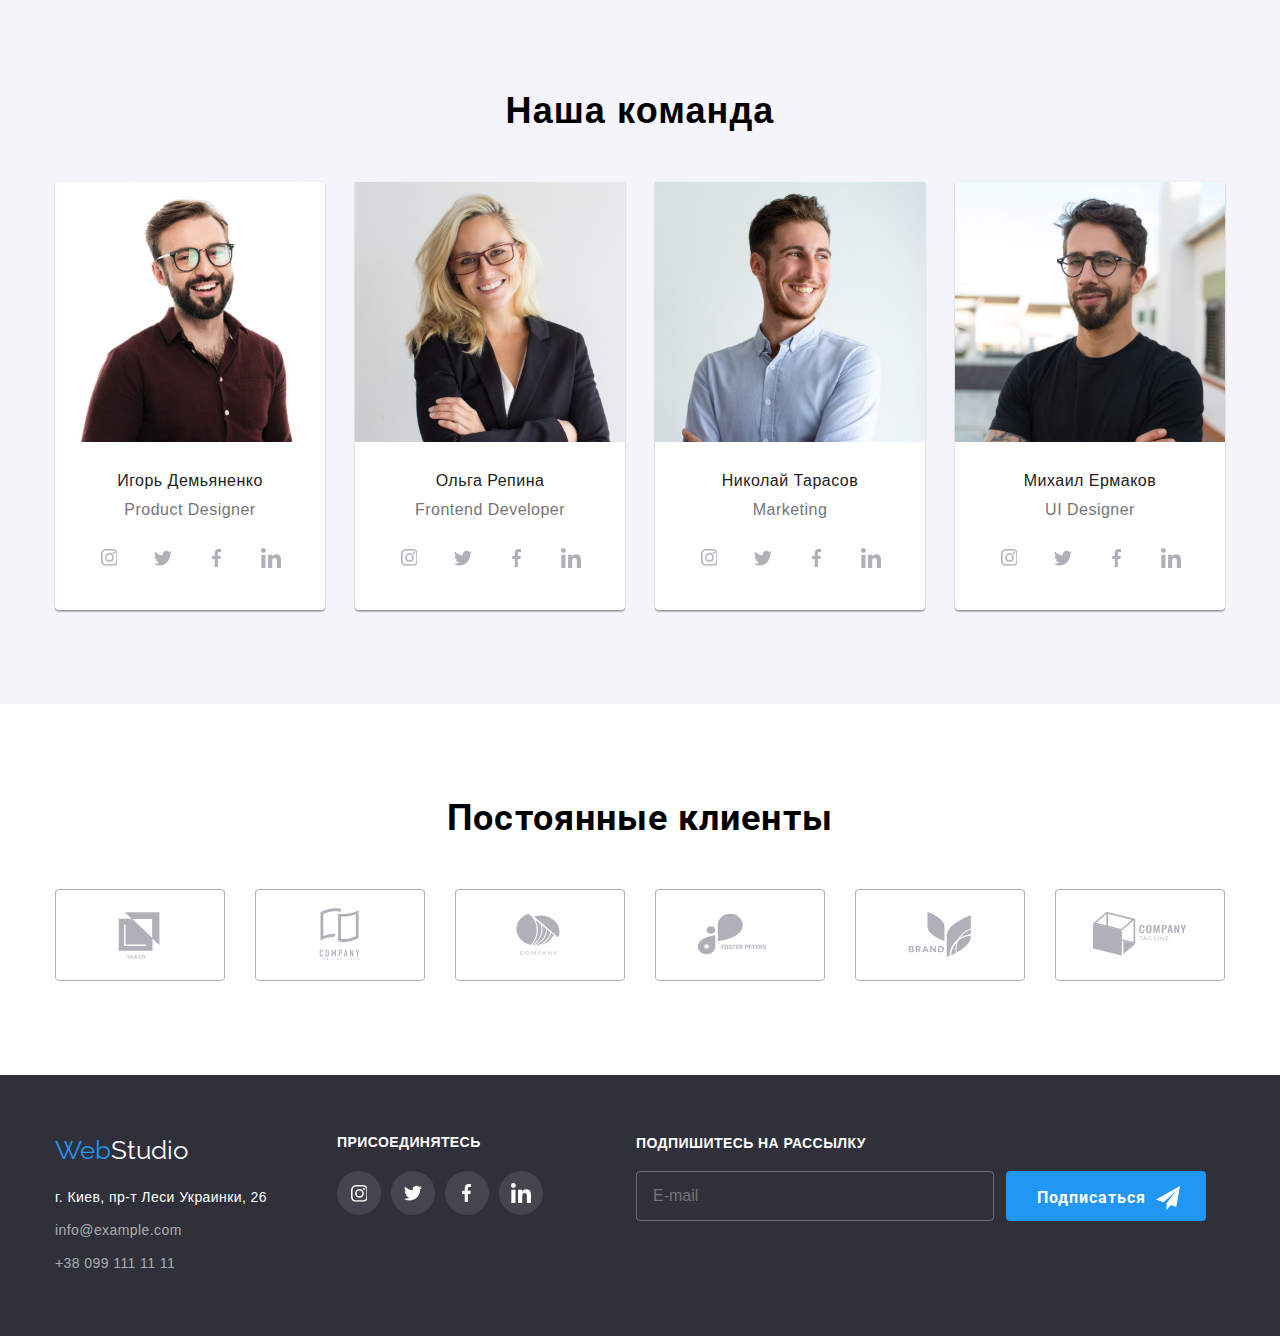
==== commit b8c22c8a: "header hero advantages portfolio BEM refactored" ====
--- a/index.html
+++ b/index.html
@@ -18,48 +18,28 @@
           <div class="header"> 
         <!-- logo -->
             <div class="logo"> 
-              <a class="logo-title" href="./index.html">Web<span class="logo-title studio-span">Studio</span></a>
+              <a class="logo__title" href="./index.html">Web<span class="logo__title--design">Studio</span></a>
             </div>
 
         <!-- main nav -->
             <nav class="nav">
-              <ul class="nav-list">
-                <li class="nav-item"><a class="nav-link current" href="./index.html">Студия</a></li>
-                <li class="nav-item"><a class="nav-link " href="./portfolio.html">Портфолио</a></li>
-                <li class="nav-item"><a class="nav-link " href="">Контакты</a></li>
-                <!-- <li class="nav-item">
-
-                  <label for="navbar">Услуги
-                  <select name="navbar" id="navbar" class="navbar">
-
-                      <option value="Дизайн" id="navbar-1" class="navbar-item">Дизайн</option>
-                 
-                  
-                      <option value="Верстка" id="navbar-2" class="navbar-item">Верстка</option>
-  
-              
-                      <option value="Аналитика" id="navbar-3" class="navbar-item">Аналитика</option>
-          
-        
-                      <option value="Тестирование" id="navbar-4" class="navbar-item">Тестирование</option>
-
-
-                  </select>
-                </label>
-                </li> -->
+              <ul class="nav__list">
+                <li class="nav__item"><a class="nav__link current" href="./index.html">Студия</a></li>
+                <li class="nav__item"><a class="nav__link " href="./portfolio.html">Портфолио</a></li>
+                <li class="nav__item"><a class="nav__link " href="">Контакты</a></li>
               </ul>
             </nav>
 
         <!-- contacts -->
             <div class="contact">
-              <a class="contact-mail" href="mailto:info@devstudio.com">
-                <svg class="envelope">
+              <a class="contact__mail" href="mailto:info@devstudio.com">
+                <svg class="contact__mail--envelope">
                   <use href="./images/icons.svg#envelope">
                   </use>
                 </svg>
                 info@devstudio.com</a>
-              <a class="contact-tel" href="tel:+380961111111">
-                <svg class="cell">
+              <a class="contact__tel" href="tel:+380961111111">
+                <svg class="contact__tel--cell">
                   <use href="./images/icons.svg#cell">
                   </use>
                 </svg>
@@ -69,12 +49,15 @@
           </div>
         </div>
       </header>
-    <main>
+   
+   
+   
+      <main>
       <!-- HERO section -->   
           <section class="hero">
               <div class="container">
-                <div class="hero-header">
-                  <h1 class="hero-title">Эффективные решения </br> для вашего бизнеса</h1>
+                <div class="hero__header">
+                  <h1 class="hero__title">Эффективные решения </br> для вашего бизнеса</h1>
                   <button class="button" type="button" value="Заказать услугу" data-modal-open>Заказать услугу</button>
                 </div>
               </div> 
@@ -84,50 +67,51 @@
       <section class="advantages">
           <div class="container">
             <ul class="advant">
-              <li class="advant-item">
-                <div class="advant-svg">
+              <li class="advant__item">
+                <div class="advant__svg">
                   <svg class="radar">
                     <use href="./images/icons.svg#radar"></use>
                   </svg>
                 </div>
-                <h3 class="advant-item-title">Внимание деталям</h3>
-                <p class="advant-item-description">
+                <h3 class="advant__title">Внимание деталям</h3>
+                <p class="advant__description">
                   Идейные соображения, а также начало повседневной работы по
                   формированию позиции.
                 </p>
               </li>
-              <li class="advant-item">
-                <div class="advant-svg">
+              <li class="advant__item">
+                <div class="advant__svg">
                   <svg class="clock">
                     <use class="clock" href="./images/icons.svg#clock"></use>
                   </svg>
                 </div>
-                <h3 class="advant-item-title">Пунктуальность</h3>
-                <p class="advant-item-description">
+                <h3 class="advant__title">Пунктуальность</h3>
+                <p class="advant__description">
                   Задача организации, в особенности же рамки и место обучения кадров
                   влечет за собой.
                 </p>
               </li>
-              <li class="advant-item">
-                <div class="advant-svg">
+              <li class="advant__item">
+                <div class="advant__svg">
                   <svg class="laptop">
                     <use href="./images/icons.svg#laptop"></use>
                   </svg>
                 </div>
-                <h3 class="advant-item-title">Планирование</h3>
-                <p class="advant-item-description">
+                <h3 class="advant__title">Планирование</h3>
+                <p class="advant__description">
                   Равным образом консультация с широким активом в значительной
-                  степени обуславливает.
+                  степени обуславливает
                 </p>
               </li>
-              <li class="advant-item astronaut">
-                <div class="advant-svg">
+              
+              <li class="advant__item astronaut">
+                <div class="advant__svg">
                   <svg class="astronaut">
                     <use href="./images/icons.svg#astronaut"></use>
                   </svg>
                 </div>
-                <h3 class="advant-item-title">Современные технологии</h3>
-                <p class="advant-item-description">
+                <h3 class="advant__title">Современные технологии</h3>
+                <p class="advant__description">
                   Значимость этих проблем настолько очевидна, что реализация
                   плановых заданий.
                 </p>
@@ -454,54 +438,53 @@
         
 
         <div class="form" autocomplete="off">
-          <h4 class="form-title">Оставьте свои данные, мы вам перезвоним</h4>
+          <h4 class="form__title">Оставьте свои данные, мы вам перезвоним</h4>
           
-          <div class="form-field">
-            <label for="name" class="form-label">Имя</label>
-            <input type="text" class="form-input" name="name" id="name" placeholder=" ">
+          <div class="form__field">
+            <label for="name" class="form__label">Имя</label>
+            <input type="text" class="form__input" name="name" id="name" placeholder=" ">
             
-            <svg class="form-icon" width="12px" height="12px">
+            <svg class="form__icon" width="12px" height="12px">
               <use href="./images/icons.svg#user"> </use>
             </svg>
             
           </div>
         
-          <div class="form-field">
-            <label for="tel" class="form-label">Телефон</label>
-            <input type="tel" class="form-input" name="tel" id="tel" placeholder=" " required> 
+          <div class="form__field">
+            <label for="tel" class="form__label">Телефон</label>
+            <input type="tel" class="form__input" name="tel" id="tel" placeholder=" " required> 
          
-            <svg class="form-icon" width="13px" height="13px">
+            <svg class="form__icon" width="13px" height="13px">
               <use href="./images/icons.svg#phone" width="13px" height="13px"> </use>
             </svg>
 
           </div>
 
-          <div class="form-field">
-            <label for="mail" class="form-label">Почта</label>
-            <input type="email" class="form-input" name="mail" id="mail" placeholder=" ">
+          <div class="form__field">
+            <label for="mail" class="form__label">Почта</label>
+            <input type="email" class="form__input" name="mail" id="mail" placeholder=" ">
                    
-            <svg class="form-icon" width="15px" height="12px">
+            <svg class="form__icon" width="15px" height="12px">
               <use href="./images/icons.svg#letter" width="15px" height="12px"> </use>
             </svg>
 
 
           </div>
          
-          <div class="form-field textarea">
-            <label for="text-area" class="form-label">Комментарий</label>
+          <div class="form__field">
+            <label for="text-area" class="form__label">Комментарий</label>
             <textarea name="textarea" id="text-area" placeholder="Введите текст"></textarea>
           </div>
 
-          <label for="checkbox" class="label">
-            <input type="checkbox" name="checkbox" id="checkbox" value="Соглашаюсь с рассылкой и принимаю" class="checkbox">
-           
-            <span class="icon"></span>
-            <span class="licence-agreed">Соглашаюсь с рассылкой и принимаю<span><a href="" class="terms-of-usage"> Условия договора</a></span></span>
+          <label for="checkbox" class="licence">
+            <input type="checkbox" name="checkbox" id="checkbox" value="Соглашаюсь с рассылкой и принимаю" class="licence__checkbox">
+            <span class="licence__icon"></span>
+            <span class="licence__agreed">Соглашаюсь с рассылкой и принимаю<span><a href="" class="licence__terms"> Условия договора</a></span></span>
           </label>
 
 
 
-        <div class="submit-button">
+        <div class="form-button">
           <button type="submit" class="button-submit">Отправить</button>
         </div>
 
--- a/css/main.min.css
+++ b/css/main.min.css
@@ -1,2 +1,2 @@
-body{font-family:"Open Sans", sans-serif}.list{list-style:none}.link{text-decoration:none}p,h1,h2,h3,h4,h5,h6{margin:0}ul{margin:0;padding:0}button{cursor:pointer}img{display:block}:root{--base-font: Roboto, sans-serif;--base-font-color: #757575;--second-font-color: #2196f3;--title-font-color: #212121}.visually-hidden{position:absolute;white-space:nowrap;width:1px;height:1px;overflow:hidden;border:0;padding:0;clip:rect(0 0 0 0);clip-path:inset(50%);margin:-1px}header{border-bottom:1px solid #ececec}.header{display:flex;padding-top:24px;padding-bottom:25px}.logo{margin-right:93px}.logo,.nav,.contact{align-items:center}.logo-title{color:var(--second-font-color);text-decoration:none;font-weight:400;font-size:26px;line-height:1.15;cursor:pointer;font-family:Raleway}.logo-title.studio-span{color:var(--title-font-color)}.nav{display:flex}.nav-list{list-style-type:none;list-style-type:none;display:flex}.nav-item:not(:last-child){margin-right:50px}.contact{display:flex;margin-left:auto}.nav-link{text-decoration:none;color:var(--title-font-color);font-family:var(--base-font);font-weight:500;font-size:14px;line-height:1.17;transition:color 250ms cubic-bezier(0.4, 0, 0.2, 1)}.nav-link:hover,.nav-link:active,.nav-link:focus{color:var(--second-font-color)}.nav-link{position:relative}.current::after{content:'';width:100%;height:4px;border-radius:3px;position:absolute;background-color:var(--second-font-color);left:0;bottom:-32px}.contact-mail,.contact-tel{color:var(--base-font-color);text-decoration:none;font-size:14px;line-height:1.17;font-weight:500;transition:color 250ms cubic-bezier(0.4, 0, 0.2, 1)}.envelope{fill:var(--base-font-color);width:16px;height:12px;margin-right:10px;padding:0;align-items:baseline;transition:fill 250ms cubic-bezier(0.4, 0, 0.2, 1)}.contact-mail:hover .envelope,.contact-mail:active .envelope,.contact-mail:focus .envelope{fill:var(--second-font-color)}.cell{fill:var(--base-font-color);width:10px;height:16px;margin-right:10px;padding:0;align-items:baseline;transition:fill 250ms cubic-bezier(0.4, 0, 0.2, 1)}.contact-tel:hover .cell,.contact-tel:active .cell,.contact-tel:focus .cell{fill:currentColor}.contact-tel{margin-left:50px}.contact-mail:hover,.contact-mail:focus,.contact-tel:hover,.contact-tel:focus{color:var(--second-font-color)}.hero{background-image:linear-gradient(rgba(47,48,58,0.4), rgba(47,48,58,0.4)),url(../images/hero.jpg);background-color:rgba(47,48,58,0.4);background-repeat:no-repeat;background-size:1600px;background-position:center;height:600px;padding-top:200px;padding-bottom:200px}.hero-header{display:flex;justify-content:center;align-items:center;flex-direction:column}.hero-title{font-size:44px;font-weight:900;line-height:1.36;text-transform:uppercase;text-align:center;letter-spacing:0.06em;color:#ffffff}.button{background-color:var(--second-font-color);font-family:var(--base-font);font-weight:700;font-size:16px;line-height:1.87;letter-spacing:0.06em;color:#ffffff;border-radius:4px;margin-top:30px;padding:10px 30px;transition:background-color 250ms cubic-bezier(0.4, 0, 0.2, 1),box-shadow 250ms cubic-bezier(0.4, 0, 0.2, 1);border-color:transparent}.button:hover,.button:focus{background-color:#188CE8;box-shadow:0px 4px 4px rgba(0,0,0,0.15);border-radius:4px}.advant-svg{display:flex;justify-content:center;align-items:center;width:270px;height:120px;margin-bottom:30px;background-color:#F5F4FA}.radar{width:65.32px;height:70px;justify-content:center}.advant-svg .clock{width:66.96px;height:70px;justify-content:center}.advant-svg .laptop{width:70px;height:53.69px;display:flex;justify-content:center}.advant-svg .astronaut{width:70px;height:70px;display:flex;justify-content:center}.advantages{padding-top:94px;display:flex;justify-content:center}.advant{list-style-type:none;display:flex;flex-wrap:wrap}.advant>.advant-item{font-family:var(--base-font);margin-left:30px;flex-basis:calc(100% / 4 - 30px)}.advant-item:first-child{margin-left:0px}.advant-item-title{font-family:var(--base-font);font-weight:700;font-size:14px;line-height:1.14;letter-spacing:0.03em;text-transform:uppercase;color:#212121;margin-bottom:10px}.advant-item-description{font-size:14px;line-height:1.71;letter-spacing:0.03em;color:var(--base-font-color)}.wwd{padding-bottom:94px;padding-top:94px}.wwd-title{font-weight:700;font-size:36px;line-height:1.17;letter-spacing:0.03em;display:flex;justify-content:center;margin-bottom:50px}.wwd-list{display:flex}.wwd-item{list-style-type:none}.wwd-item:not(:first-child){margin-left:30px}.wwd-text{position:relative}.wwd-text-p{display:flex;justify-content:center;align-items:center;height:70px;width:100%;position:absolute;bottom:5px;font-weight:bold;font-size:14px;line-height:1.14;text-align:center;letter-spacing:0.03em;text-transform:uppercase;color:#FFFFFF;background-color:rgba(47,48,58,0.8)}.team-section{padding:94px 0;background-color:#f5f4fa}.team-title{font-weight:700;font-size:36px;line-height:1.17;letter-spacing:0.03em}.team-list{display:flex;justify-content:center;align-items:center}.team-item{list-style-type:none;box-shadow:0px 1px 3px rgba(0,0,0,0.12),0px 1px 1px rgba(0,0,0,0.14),0px 2px 1px rgba(0,0,0,0.2);border-radius:0px 0px 4px 4px;background-color:#fff}.team-item:not(:first-child){margin-left:30px}.team-title{margin-bottom:50px;text-align:center}.team-member-info{display:flex;justify-content:center;margin-top:30px;padding-bottom:30px;flex-direction:column}.team-name{color:var(--title-font-color);font-weight:500;font-size:16px;line-height:1.18;letter-spacing:0.03em;margin-bottom:10px;text-align:center}.team-position{font-size:16px;line-height:1.18;letter-spacing:0.03em;color:var(--base-font-color);text-align:center}.sm-list{display:flex;flex-direction:row;list-style-type:none;margin-top:16px;margin-right:auto;margin-left:auto}.sm-item{display:flex;flex-direction:row}.sm-link{display:flex;justify-content:center;align-items:center;width:44px;height:44px;border-radius:50%;padding:0;transition:background-color 250ms cubic-bezier(0.4, 0, 0.2, 1)}.sm-link:hover,.sm-link:active,.sm-link:focus{background-color:var(--second-font-color)}.sm-svg{fill:#AFB1B8;display:flex;justify-content:center;align-items:center;transition:fill 250ms cubic-bezier(0.4, 0, 0.2, 1)}.sm-item:not(:last-child){margin-right:10px}.sm-link:hover .sm-svg,.sm-link:active .sm-svg,.sm-link:focus .sm-svg{fill:white}.sm-item .instagram{width:16.86px;height:16.86px}.sm-item .twitter{width:20px;height:16.25px}.sm-item .facebook{width:10px;height:20px}.sm-item .linkedin{width:20px;height:20px}.clients-section{padding-top:94px;padding-bottom:94px}.clients-title{font-family:var(--base-font);font-weight:bold;font-size:36px;line-height:1.16;text-align:center;letter-spacing:0.03em}.clients-list-wrap{display:flex;margin-top:50px}.clients-list{list-style-type:none;display:flex}.clients-box{display:flex;justify-content:center;align-items:center;width:170px;height:92px;border:1px solid #AFB1B8;border-radius:4px;color:var(--second-font-color);transition:border 250ms cubic-bezier(0.4, 0, 0.2, 1)}.clients-item:not(:last-child){margin-right:30px}.clients-icon{display:flex;justify-content:center;align-items:center;fill:#AFB1B8;width:106px;height:60px;transition:fill 250ms cubic-bezier(0.4, 0, 0.2, 1)}.clients-box:hover .clients-icon,.clients-box:active .clients-icon,.clients-box:focus .clients-icon{fill:var(--second-font-color)}.clients-box:hover,.clients-box:active,.clients-box:focus{border:1px solid var(--second-font-color)}footer{background-color:#2f303a;padding-top:60px;padding-bottom:60px}.footer{display:flex}.f-address{display:flex}.footer-logo-title{text-decoration:none;font-style:normal;display:block;margin-bottom:20px;font-family:Raleway;font-size:26px;line-height:1.19;color:var(--second-font-color)}.footer-logo-span{color:white;font-style:none}.footer-address{font-size:14px;line-height:1.71;letter-spacing:0.03em;color:#ffffff;font-style:normal;margin-bottom:9px}.footer-address,.footer-mail,.footer-tel{text-decoration:none}.footer-mail,.footer-tel{font-size:14px;line-height:1.71;letter-spacing:0.03em;color:rgba(255,255,255,0.6);font-style:normal;display:block}.footer-mail{margin-bottom:9px}.join-us{display:flex;margin-left:70px;flex-direction:column;margin-right:93px}.joinusheader{text-transform:uppercase;font-weight:bold;font-size:14px;line-height:1.14;letter-spacing:0.03em;color:#FFFFFF}.footer-sm-list{display:flex;flex-direction:row;list-style-type:none;margin-top:20px}.footer-sm-link{display:flex;justify-content:center;align-items:center;width:44px;height:44px;border-radius:50%;background-color:#45454f;padding:0;transition:background-color 250ms cubic-bezier(0.4, 0, 0.2, 1)}.footer-sm-link:hover,.footer-sm-link:focus,.footer-sm-link:active{background-color:var(--second-font-color)}.footer-sm-item{display:flex;flex-direction:row}.footer-sm-svg{fill:#fff;display:flex;justify-content:center;align-items:center;transition:background-color 250ms cubic-bezier(0.4, 0, 0.2, 1),fill 250ms cubic-bezier(0.4, 0, 0.2, 1)}.footer-sm-svg:hover,.footer-sm-svg:focus,.footer-sm-svg:active{fill:white;background-color:var(--second-font-color)}.footer-sm-link:not(:last-child){margin-right:10px}.footer-sm-item:not(:last-child){margin-right:10px}.footer-sm-item .instagram{width:16.86px;height:16.86px}.footer-sm-item .twitter{width:20px;height:16.25px}.footer-sm-item .facebook{width:10px;height:20px}.footer-sm-item .linkedin{width:20px;height:20px}.portfolio{display:flex;padding-top:94px;padding-bottom:94px}.portfolio-items{display:flex;flex-wrap:wrap;text-decoration:none;list-style-type:none;cursor:pointer;margin-right:-30px;margin-bottom:-30px}.portfolio-item{flex-basis:calc(100% / 3 - 30px);margin-right:30px;margin-bottom:30px;flex-direction:column;outline:1px solid #eeeeee;box-sizing:border-box;transition:box-shadow 250ms cubic-bezier(0.4, 0, 0.2, 1);overflow:hidden;position:relative}.portfolio-item:hover{box-shadow:0px 1px 1px rgba(0,0,0,0.12),0px 4px 4px rgba(0,0,0,0.06),1px 4px 6px rgba(0,0,0,0.16)}.portfolio-item:hover .tecknocrack{transform:translateY(-100%);opacity:1}.portfolio-item:hover .overlay-wrapper{overflow:hidden}.overlay-wrapper{position:absolute;width:370px;height:294px}.port-image{display:block;width:100%}.overlay{position:absolute;width:370px;height:294px;transform:translateY(100%)}.tecknocrack{position:absolute;width:100%;height:100%;padding:40px;display:flex;justify-content:center;align-items:center;color:white;background-color:rgba(33,150,243,0.6);opacity:0;transition:transform 250ms cubic-bezier(0.4, 0, 0.2, 1)}.portfolio-title{display:flex;flex-direction:column;font-weight:bold;font-size:18px;line-height:2;letter-spacing:0.06em;color:var(--title-font-color);padding-left:24px;margin-top:20px;margin-bottom:4px}.portfolio-description{display:flex;flex-direction:column;font-size:16px;line-height:1.87;letter-spacing:0.03em;color:var(--base-font-color);padding-bottom:20px}.container{width:1200px;margin-left:auto;margin-right:auto;padding-left:15px;padding-right:15px}.filter{padding-top:94px}.filter-items{justify-content:center;align-items:center;display:flex;text-decoration:none;list-style-type:none;cursor:pointer;margin-left:-8px;margin-bottom:50px}.filter-button{font-weight:500;font-size:16px;line-height:1.62;text-align:center;letter-spacing:0.03em;background:#f5f4fa;border-radius:4px;border-color:transparent;padding:6px 22px;transition:color 250ms cubic-bezier(0.4, 0, 0.2, 1),background-color 250ms cubic-bezier(0.4, 0, 0.2, 1),box-shadow 250ms cubic-bezier(0.4, 0, 0.2, 1)}.filter-item{display:flex}.filter-item:not(:last-child){margin-right:8px}.filter-button:active{cursor:pointer;color:#fff;background-color:var(--second-font-color);box-shadow:0px 3px 1px rgba(0,0,0,0.1),0px 1px 2px rgba(0,0,0,0.08),0px 2px 2px rgba(0,0,0,0.12);border-radius:4px}.input-wrapper{width:570px;display:flex;align-items:center}.subscription-title{font-weight:bold;font-size:14px;line-height:16px;letter-spacing:0.03em;text-transform:uppercase;color:#FFFFFF;margin-bottom:20px;display:block}.subscription-email{width:358px;height:50px;padding:15px 16px;margin-right:12px;background-color:transparent;border:1px solid rgba(255,255,255,0.3);box-sizing:border-box;filter:drop-shadow(0px4px4pxrgba 0,0,0,0.15);border-radius:4px;transition:border-color 250ms cubic-bezier(0.4, 0, 0.2, 1)}.subscription-email:hover{border-color:var(--second-font-color);color:#fff}.subscription-email:focus::placeholder{opacity:0}.subscription-email::placeholder{color:var(--base-font-color);transition:color 250ms cubic-bezier(0.4, 0, 0.2, 1)}.subscription-email:hover::placeholder{color:var(--second-font-color)}.subscription-button{width:200px;height:50px;background-color:var(--second-font-color);font-family:var(--base-font);font-weight:700;font-size:16px;line-height:1.87;letter-spacing:0.06em;color:#ffffff;border-radius:4px;transition:background-color 250ms cubic-bezier(0.4, 0, 0.2, 1),box-shadow 250ms cubic-bezier(0.4, 0, 0.2, 1);position:relative;border-color:transparent}.subscription-button:hover,.subscription-button:focus,.subscription-button:active{background-color:#188CE8;outline:none}.subscription-button:after{content:"";width:24px;height:24px;background-image:url(../images/send.png);position:absolute;top:13px;left:148px;display:inline-block;border-color:transparent}.button-title{font-weight:bold;font-size:16px;line-height:1.87;display:flex;position:absolute;top:10px;left:29px;letter-spacing:0.06em;color:#FFFFFF}.backdrop{position:fixed;top:0;left:0;width:100vw;height:100vh;background-color:rgba(135,126,131,0.8);display:flex;transform:scale(1);transition:transform 700ms, visibility 700ms}.backdrop.is-hidden{transform:scale(0.5)}.backdrop.is-hidden .modal{transform:translate(-50%, -50%) scale(0.5)}.modal{width:528px;min-height:581px;position:absolute;top:50%;left:50%;transform:translate(-50%, -50%) scale(1);border-radius:5px;box-shadow:0px 1px 3px rgba(0,0,0,0.12),0px 1px 1px rgba(0,0,0,0.14),0px 2px 1px rgba(0,0,0,0.2);background-color:#fff;transition:transform 250ms cubic-bezier(0.4, 0, 0.2, 1)}.modal-close{width:30px;height:30px;position:absolute;top:8px;right:8px;border:1px solid #999;border-radius:50%;background-color:transparent;transition:border-color 250ms cubic-bezier(0.4, 0, 0.2, 1)}.modal-close:active{border-color:var(--second-font-color)}.modal-close__icon{fill:var(--base-font-color);width:11px;height:11px;transition:fill 250ms cubic-bezier(0.4, 0, 0.2, 1)}.modal-close:active .modal-close__icon{fill:var(--second-font-color)}.is-hidden{opacity:0;pointer-events:none;visibility:hidden}.form{padding:40px}.form-title{font-weight:bold;font-size:20px;line-height:1.095;text-align:center;letter-spacing:0.03em;color:#212121;margin-bottom:30px}.form-field{position:relative;margin-bottom:10px;overflow:hidden}.form-icon{position:absolute;top:55%;left:15px;fill:inherit;transition:fill 250ms cubic-bezier(0.4, 0, 0.2, 1)}.form-field:hover .form-input{border-color:var(--second-font-color)}.form-field:focus-within .form-icon,.form-field:hover .form-icon{fill:var(--second-font-color)}.form-field:focus-within .form-input{border-color:var(--second-font-color)}.form-label{display:block;font-size:12px;line-height:1.16;letter-spacing:0.01em;color:#757575;margin-bottom:4px}.form-input{width:448px;height:40px;padding:10px 42px;font:inherit;border-radius:3px;border:1px solid rgba(33,33,33,0.2);overflow:hidden;cursor:pointer;transition:border-color 250ms cubic-bezier(0.4, 0, 0.2, 1)}textarea{width:100%;height:120px;padding:14px;resize:none;border:1px solid rgba(33,33,33,0.2);border-radius:4px;transition:border-color 250ms cubic-bezier(0.4, 0, 0.2, 1)}textarea:hover,textarea:focus,textarea:active{border-color:var(--second-font-color)}textarea:hover::placeholder{color:var(--second-font-color)}textarea::placeholder{font-size:12px;line-height:1.16;letter-spacing:0.01em;color:rgba(117,117,117,0.5);transition:color 250ms cubic-bezier(0.4, 0, 0.2, 1)}#checkbox{width:16px;height:15px;outline:#212121}.label{display:inline-block;position:relative;display:flex;justify-content:center;align-items:baseline}.icon{display:inline-block;border:2px solid #2a2a2a;border-radius:2px;margin-right:7px;width:16px;height:15px}.checkbox{-webkit-appearance:none;-moz-appearance:none;appearance:none;position:absolute;padding:4px 3px}.checkbox:checked+.icon{background-image:url(../images/icon-ck.png);fill:rgba(255,255,255,0.3);background-size:contain;background-origin:border-box;background-size:contain;outline:none;border-color:transparent}.licence-agreed{font-size:14px;line-height:1.71;letter-spacing:0.03em;color:#757575}.terms-of-usage{color:var(--second-font-color)}.submit-button{display:flex;justify-content:center;align-items:center}.button-submit{background-color:var(--second-font-color);font-family:var(--base-font);font-weight:700;font-size:16px;line-height:1.87;letter-spacing:0.06em;color:#ffffff;border-radius:4px;transition:background-color 250ms cubic-bezier(0.4, 0, 0.2, 1);box-shadow:0px 4px 4px rgba(0,0,0,0.15);margin-top:30px;border-color:transparent;padding:10px 56px}.button-submit:hover,.button-submit:focus,.button-submit:active{background-color:#188CE8}
+body{font-family:"Open Sans", sans-serif}.list{list-style:none}.link{text-decoration:none}p,h1,h2,h3,h4,h5,h6{margin:0}ul{margin:0;padding:0}button{cursor:pointer}img{display:block}:root{--base-font: Roboto, sans-serif;--base-font-color: #757575;--second-font-color: #2196f3;--title-font-color: #212121}.visually-hidden{position:absolute;white-space:nowrap;width:1px;height:1px;overflow:hidden;border:0;padding:0;clip:rect(0 0 0 0);clip-path:inset(50%);margin:-1px}header{border-bottom:1px solid #ececec}.header{display:flex;padding-top:24px;padding-bottom:25px}.logo{margin-right:93px}.logo,.nav,.contact{align-items:center}.logo__title{color:var(--second-font-color);text-decoration:none;font-weight:400;font-size:26px;line-height:1.15;cursor:pointer;font-family:Raleway}.logo__title--design{color:var(--title-font-color)}.nav{display:flex}.nav__list{list-style-type:none;list-style-type:none;display:flex}.nav__item:not(:last-child){margin-right:50px}.contact{display:flex;margin-left:auto}.nav__link{text-decoration:none;color:var(--title-font-color);font-family:var(--base-font);font-weight:500;font-size:14px;line-height:1.17;transition:color 250ms cubic-bezier(0.4, 0, 0.2, 1)}.nav__link:hover,.nav__link:active,.nav__link:focus{color:var(--second-font-color)}.nav__link{position:relative}.current::after{content:'';width:100%;height:4px;border-radius:3px;position:absolute;background-color:var(--second-font-color);left:0;bottom:-32px}.contact__mail,.contact__tel{color:var(--base-font-color);text-decoration:none;font-size:14px;line-height:1.17;font-weight:500;transition:color 250ms cubic-bezier(0.4, 0, 0.2, 1)}.contact__mail--envelope{fill:var(--base-font-color);width:16px;height:12px;margin-right:10px;padding:0;align-items:baseline;transition:fill 250ms cubic-bezier(0.4, 0, 0.2, 1)}.contact__mail:hover .contact__mail--envelope,.contact__mail:active .contact__mail--envelope,.contact__mail:focus .contact__mail--envelope{fill:var(--second-font-color)}.contact__tel--cell{fill:var(--base-font-color);width:10px;height:16px;margin-right:10px;padding:0;align-items:baseline;transition:fill 250ms cubic-bezier(0.4, 0, 0.2, 1)}.contact__tel:hover .contact__tel--cell,.contact__tel:active .contact__tel--cell,.contact__tel:focus .contact__tel--cell{fill:currentColor}.contact__tel{margin-left:50px}.contact__mail:hover,.contact__mail:focus,.contact__tel:hover,.contact__tel:focus{color:var(--second-font-color)}.hero{background-image:linear-gradient(rgba(47,48,58,0.4), rgba(47,48,58,0.4)),url(../images/hero.jpg);background-color:rgba(47,48,58,0.4);background-repeat:no-repeat;background-size:1600px;background-position:center;height:600px;padding-top:200px;padding-bottom:200px}.hero__header{display:flex;justify-content:center;align-items:center;flex-direction:column}.hero__title{font-size:44px;font-weight:900;line-height:1.36;text-transform:uppercase;text-align:center;letter-spacing:0.06em;color:#ffffff}.button{background-color:var(--second-font-color);font-family:var(--base-font);font-weight:700;font-size:16px;line-height:1.87;letter-spacing:0.06em;color:#ffffff;border-radius:4px;margin-top:30px;padding:10px 30px;transition:background-color 250ms cubic-bezier(0.4, 0, 0.2, 1),box-shadow 250ms cubic-bezier(0.4, 0, 0.2, 1);border-color:transparent}.button:hover,.button:focus{background-color:#188CE8;box-shadow:0px 4px 4px rgba(0,0,0,0.15);border-radius:4px}.advant__svg{display:flex;justify-content:center;align-items:center;width:270px;height:120px;margin-bottom:30px;background-color:#F5F4FA}.radar{width:65.32px;height:70px;justify-content:center}.advant__svg .clock{width:66.96px;height:70px;justify-content:center}.advant__svg .laptop{width:70px;height:53.69px;display:flex;justify-content:center}.advant__svg .astronaut{width:70px;height:70px;display:flex;justify-content:center}.advantages{padding-top:94px;display:flex;justify-content:center}.advant{list-style-type:none;display:flex;flex-wrap:wrap}.advant>.advant__item{font-family:var(--base-font);margin-left:30px;flex-basis:calc(100% / 4 - 30px)}.advant__item:first-child{margin-left:0px}.advant__title{font-family:var(--base-font);font-weight:700;font-size:14px;line-height:1.14;letter-spacing:0.03em;text-transform:uppercase;color:#212121;margin-bottom:10px}.advant__description{font-size:14px;line-height:1.71;letter-spacing:0.03em;color:var(--base-font-color)}.wwd{padding-bottom:94px;padding-top:94px}.wwd-title{font-weight:700;font-size:36px;line-height:1.17;letter-spacing:0.03em;display:flex;justify-content:center;margin-bottom:50px}.wwd-list{display:flex}.wwd-item{list-style-type:none}.wwd-item:not(:first-child){margin-left:30px}.wwd-text{position:relative}.wwd-text-p{display:flex;justify-content:center;align-items:center;height:70px;width:100%;position:absolute;bottom:5px;font-weight:bold;font-size:14px;line-height:1.14;text-align:center;letter-spacing:0.03em;text-transform:uppercase;color:#FFFFFF;background-color:rgba(47,48,58,0.8)}.team-section{padding:94px 0;background-color:#f5f4fa}.team-title{font-weight:700;font-size:36px;line-height:1.17;letter-spacing:0.03em}.team-list{display:flex;justify-content:center;align-items:center}.team-item{list-style-type:none;box-shadow:0px 1px 3px rgba(0,0,0,0.12),0px 1px 1px rgba(0,0,0,0.14),0px 2px 1px rgba(0,0,0,0.2);border-radius:0px 0px 4px 4px;background-color:#fff}.team-item:not(:first-child){margin-left:30px}.team-title{margin-bottom:50px;text-align:center}.team-member-info{display:flex;justify-content:center;margin-top:30px;padding-bottom:30px;flex-direction:column}.team-name{color:var(--title-font-color);font-weight:500;font-size:16px;line-height:1.18;letter-spacing:0.03em;margin-bottom:10px;text-align:center}.team-position{font-size:16px;line-height:1.18;letter-spacing:0.03em;color:var(--base-font-color);text-align:center}.sm-list{display:flex;flex-direction:row;list-style-type:none;margin-top:16px;margin-right:auto;margin-left:auto}.sm-item{display:flex;flex-direction:row}.sm-link{display:flex;justify-content:center;align-items:center;width:44px;height:44px;border-radius:50%;padding:0;transition:background-color 250ms cubic-bezier(0.4, 0, 0.2, 1)}.sm-link:hover,.sm-link:active,.sm-link:focus{background-color:var(--second-font-color)}.sm-svg{fill:#AFB1B8;display:flex;justify-content:center;align-items:center;transition:fill 250ms cubic-bezier(0.4, 0, 0.2, 1)}.sm-item:not(:last-child){margin-right:10px}.sm-link:hover .sm-svg,.sm-link:active .sm-svg,.sm-link:focus .sm-svg{fill:white}.sm-item .instagram{width:16.86px;height:16.86px}.sm-item .twitter{width:20px;height:16.25px}.sm-item .facebook{width:10px;height:20px}.sm-item .linkedin{width:20px;height:20px}.clients-section{padding-top:94px;padding-bottom:94px}.clients-title{font-family:var(--base-font);font-weight:bold;font-size:36px;line-height:1.16;text-align:center;letter-spacing:0.03em}.clients-list-wrap{display:flex;margin-top:50px}.clients-list{list-style-type:none;display:flex}.clients-box{display:flex;justify-content:center;align-items:center;width:170px;height:92px;border:1px solid #AFB1B8;border-radius:4px;color:var(--second-font-color);transition:border 250ms cubic-bezier(0.4, 0, 0.2, 1)}.clients-item:not(:last-child){margin-right:30px}.clients-icon{display:flex;justify-content:center;align-items:center;fill:#AFB1B8;width:106px;height:60px;transition:fill 250ms cubic-bezier(0.4, 0, 0.2, 1)}.clients-box:hover .clients-icon,.clients-box:active .clients-icon,.clients-box:focus .clients-icon{fill:var(--second-font-color)}.clients-box:hover,.clients-box:active,.clients-box:focus{border:1px solid var(--second-font-color)}footer{background-color:#2f303a;padding-top:60px;padding-bottom:60px}.footer{display:flex}.f-address{display:flex}.footer-logo-title{text-decoration:none;font-style:normal;display:block;margin-bottom:20px;font-family:Raleway;font-size:26px;line-height:1.19;color:var(--second-font-color)}.footer-logo-span{color:white;font-style:none}.footer-address{font-size:14px;line-height:1.71;letter-spacing:0.03em;color:#ffffff;font-style:normal;margin-bottom:9px}.footer-address,.footer-mail,.footer-tel{text-decoration:none}.footer-mail,.footer-tel{font-size:14px;line-height:1.71;letter-spacing:0.03em;color:rgba(255,255,255,0.6);font-style:normal;display:block}.footer-mail{margin-bottom:9px}.join-us{display:flex;margin-left:70px;flex-direction:column;margin-right:93px}.joinusheader{text-transform:uppercase;font-weight:bold;font-size:14px;line-height:1.14;letter-spacing:0.03em;color:#FFFFFF}.footer-sm-list{display:flex;flex-direction:row;list-style-type:none;margin-top:20px}.footer-sm-link{display:flex;justify-content:center;align-items:center;width:44px;height:44px;border-radius:50%;background-color:#45454f;padding:0;transition:background-color 250ms cubic-bezier(0.4, 0, 0.2, 1)}.footer-sm-link:hover,.footer-sm-link:focus,.footer-sm-link:active{background-color:var(--second-font-color)}.footer-sm-item{display:flex;flex-direction:row}.footer-sm-svg{fill:#fff;display:flex;justify-content:center;align-items:center;transition:background-color 250ms cubic-bezier(0.4, 0, 0.2, 1),fill 250ms cubic-bezier(0.4, 0, 0.2, 1)}.footer-sm-svg:hover,.footer-sm-svg:focus,.footer-sm-svg:active{fill:white;background-color:var(--second-font-color)}.footer-sm-link:not(:last-child){margin-right:10px}.footer-sm-item:not(:last-child){margin-right:10px}.footer-sm-item .instagram{width:16.86px;height:16.86px}.footer-sm-item .twitter{width:20px;height:16.25px}.footer-sm-item .facebook{width:10px;height:20px}.footer-sm-item .linkedin{width:20px;height:20px}.portfolio-section{display:flex;padding-top:94px;padding-bottom:94px}.portfolio{display:flex;flex-wrap:wrap;text-decoration:none;list-style-type:none;cursor:pointer;margin-right:-30px;margin-bottom:-30px}.portfolio__item{flex-basis:calc(100% / 3 - 30px);margin-right:30px;margin-bottom:30px;flex-direction:column;outline:1px solid #eeeeee;box-sizing:border-box;transition:box-shadow 250ms cubic-bezier(0.4, 0, 0.2, 1);overflow:hidden;position:relative}.portfolio__item:hover{box-shadow:0px 1px 1px rgba(0,0,0,0.12),0px 4px 4px rgba(0,0,0,0.06),1px 4px 6px rgba(0,0,0,0.16)}.portfolio__item:hover .overlay__text{transform:translateY(-100%);opacity:1}.portfolio__item:hover .overlay-wrapper{overflow:hidden}.overlay-wrapper{position:absolute;width:370px;height:294px}.portfolio_image{display:block;width:100%}.overlay{position:absolute;width:370px;height:294px;transform:translateY(100%)}.overlay__text{position:absolute;width:100%;height:100%;padding:40px;display:flex;justify-content:center;align-items:center;color:white;background-color:rgba(33,150,243,0.6);opacity:0;transition:transform 250ms cubic-bezier(0.4, 0, 0.2, 1)}.portfolio__title{display:flex;flex-direction:column;font-weight:bold;font-size:18px;line-height:2;letter-spacing:0.06em;color:var(--title-font-color);padding-left:24px;margin-top:20px;margin-bottom:4px}.portfolio__description{display:flex;flex-direction:column;font-size:16px;line-height:1.87;letter-spacing:0.03em;color:var(--base-font-color);padding-bottom:20px}.container{width:1200px;margin-left:auto;margin-right:auto;padding-left:15px;padding-right:15px}.filter{justify-content:center;align-items:center;display:flex;text-decoration:none;list-style-type:none;cursor:pointer;margin-left:-8px;margin-bottom:50px}.filter__item{display:flex}.filter__item:not(:last-child){margin-right:8px}.filter__button{font-weight:500;font-size:16px;line-height:1.62;text-align:center;letter-spacing:0.03em;background:#f5f4fa;border-radius:4px;border-color:transparent;padding:6px 22px;transition:color 250ms cubic-bezier(0.4, 0, 0.2, 1),background-color 250ms cubic-bezier(0.4, 0, 0.2, 1),box-shadow 250ms cubic-bezier(0.4, 0, 0.2, 1)}.filter__button:active,.filter__button:hover,.filter__button:focus{cursor:pointer;color:#fff;background-color:var(--second-font-color);box-shadow:0px 3px 1px rgba(0,0,0,0.1),0px 1px 2px rgba(0,0,0,0.08),0px 2px 2px rgba(0,0,0,0.12);border-radius:4px}.input-wrapper{width:570px;display:flex;align-items:center}.subscription-title{font-weight:bold;font-size:14px;line-height:16px;letter-spacing:0.03em;text-transform:uppercase;color:#FFFFFF;margin-bottom:20px;display:block}.subscription-email{width:358px;height:50px;padding:15px 16px;margin-right:12px;background-color:transparent;border:1px solid rgba(255,255,255,0.3);box-sizing:border-box;filter:drop-shadow(0px4px4pxrgba 0,0,0,0.15);border-radius:4px;transition:border-color 250ms cubic-bezier(0.4, 0, 0.2, 1)}.subscription-email:hover{border-color:var(--second-font-color);color:#fff}.subscription-email:focus::placeholder{opacity:0}.subscription-email::placeholder{color:var(--base-font-color);transition:color 250ms cubic-bezier(0.4, 0, 0.2, 1)}.subscription-email:hover::placeholder{color:var(--second-font-color)}.subscription-button{width:200px;height:50px;background-color:var(--second-font-color);font-family:var(--base-font);font-weight:700;font-size:16px;line-height:1.87;letter-spacing:0.06em;color:#ffffff;border-radius:4px;transition:background-color 250ms cubic-bezier(0.4, 0, 0.2, 1),box-shadow 250ms cubic-bezier(0.4, 0, 0.2, 1);position:relative;border-color:transparent}.subscription-button:hover,.subscription-button:focus,.subscription-button:active{background-color:#188CE8;outline:none}.subscription-button:after{content:"";width:24px;height:24px;background-image:url(../images/send.png);position:absolute;top:13px;left:148px;display:inline-block;border-color:transparent}.button-title{font-weight:bold;font-size:16px;line-height:1.87;display:flex;position:absolute;top:10px;left:29px;letter-spacing:0.06em;color:#FFFFFF}.backdrop{position:fixed;top:0;left:0;width:100vw;height:100vh;background-color:rgba(135,126,131,0.8);display:flex;transform:scale(1);transition:transform 700ms, visibility 700ms}.backdrop.is-hidden{transform:scale(0.5)}.backdrop.is-hidden .modal{transform:translate(-50%, -50%) scale(0.5)}.modal{width:528px;min-height:581px;position:absolute;top:50%;left:50%;transform:translate(-50%, -50%) scale(1);border-radius:5px;box-shadow:0px 1px 3px rgba(0,0,0,0.12),0px 1px 1px rgba(0,0,0,0.14),0px 2px 1px rgba(0,0,0,0.2);background-color:#fff;transition:transform 250ms cubic-bezier(0.4, 0, 0.2, 1)}.modal-close{width:30px;height:30px;position:absolute;top:8px;right:8px;border:1px solid #999;border-radius:50%;background-color:transparent;transition:border-color 250ms cubic-bezier(0.4, 0, 0.2, 1)}.modal-close:active{border-color:var(--second-font-color)}.modal-close:active .modal-close__icon{fill:var(--second-font-color)}.modal-close__icon{fill:var(--base-font-color);width:11px;height:11px;transition:fill 250ms cubic-bezier(0.4, 0, 0.2, 1)}.is-hidden{opacity:0;pointer-events:none;visibility:hidden}.form{padding:40px}.form__title{font-weight:bold;font-size:20px;line-height:1.095;text-align:center;letter-spacing:0.03em;color:#212121;margin-bottom:30px}.form__field{position:relative;margin-bottom:10px;overflow:hidden}.form__icon{position:absolute;top:55%;left:15px;fill:inherit;transition:fill 250ms cubic-bezier(0.4, 0, 0.2, 1)}.form__field:hover .form__input{border-color:var(--second-font-color)}.form__field:focus-within .form__icon,.form__field:hover .form__icon{fill:var(--second-font-color)}.form__field:focus-within .form__input{border-color:var(--second-font-color)}.form__label{display:block;font-size:12px;line-height:1.16;letter-spacing:0.01em;color:#757575;margin-bottom:4px}.form__input{width:448px;height:40px;padding:10px 42px;font:inherit;border-radius:3px;border:1px solid rgba(33,33,33,0.2);overflow:hidden;cursor:pointer;transition:border-color 250ms cubic-bezier(0.4, 0, 0.2, 1)}textarea{width:100%;height:120px;padding:14px;resize:none;border:1px solid rgba(33,33,33,0.2);border-radius:4px;transition:border-color 250ms cubic-bezier(0.4, 0, 0.2, 1)}textarea:hover,textarea:focus,textarea:active{border-color:var(--second-font-color)}textarea:hover::placeholder{color:var(--second-font-color)}textarea::placeholder{font-size:12px;line-height:1.16;letter-spacing:0.01em;color:rgba(117,117,117,0.5);transition:color 250ms cubic-bezier(0.4, 0, 0.2, 1)}.licence{display:inline-block;position:relative;display:flex;justify-content:center;align-items:baseline}.licence__icon{display:inline-block;border:2px solid #2a2a2a;border-radius:2px;margin-right:7px;width:16px;height:15px}.licence__checkbox{-webkit-appearance:none;-moz-appearance:none;appearance:none;position:absolute;padding:4px 3px;width:16px;height:15px;outline:#212121}.licence__checkbox:checked+.licence__icon{background-image:url(../images/icon-ck.png);fill:rgba(255,255,255,0.3);background-size:contain;background-origin:border-box;background-size:contain;outline:none;border-color:transparent}.licence__agreed{font-size:14px;line-height:1.71;letter-spacing:0.03em;color:#757575}.licence__terms{color:var(--second-font-color)}.form-button{display:flex;justify-content:center;align-items:center}.button-submit{background-color:var(--second-font-color);font-family:var(--base-font);font-weight:700;font-size:16px;line-height:1.87;letter-spacing:0.06em;color:#ffffff;border-radius:4px;transition:background-color 250ms cubic-bezier(0.4, 0, 0.2, 1);box-shadow:0px 4px 4px rgba(0,0,0,0.15);margin-top:30px;border-color:transparent;padding:10px 56px}.button-submit:hover,.button-submit:focus,.button-submitt:active{background-color:#188CE8}
 /*# sourceMappingURL=main.min.css.map */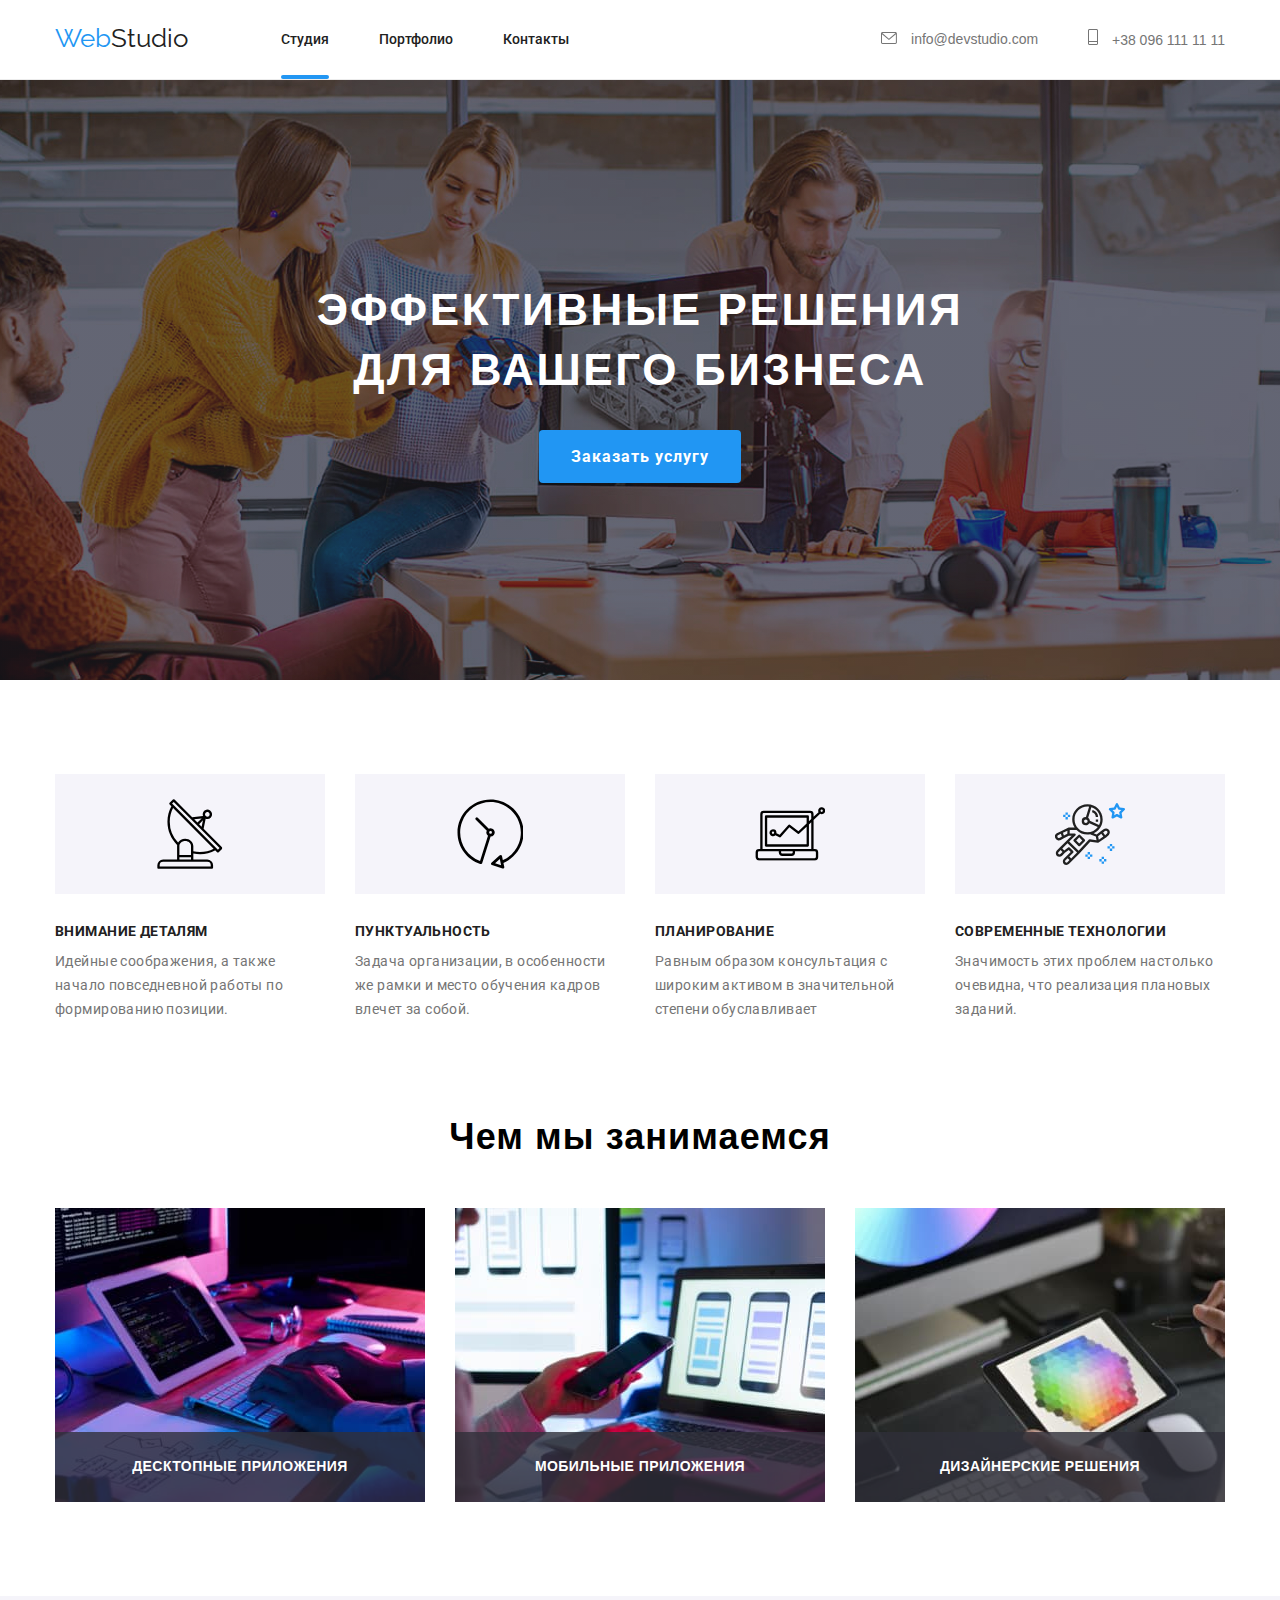
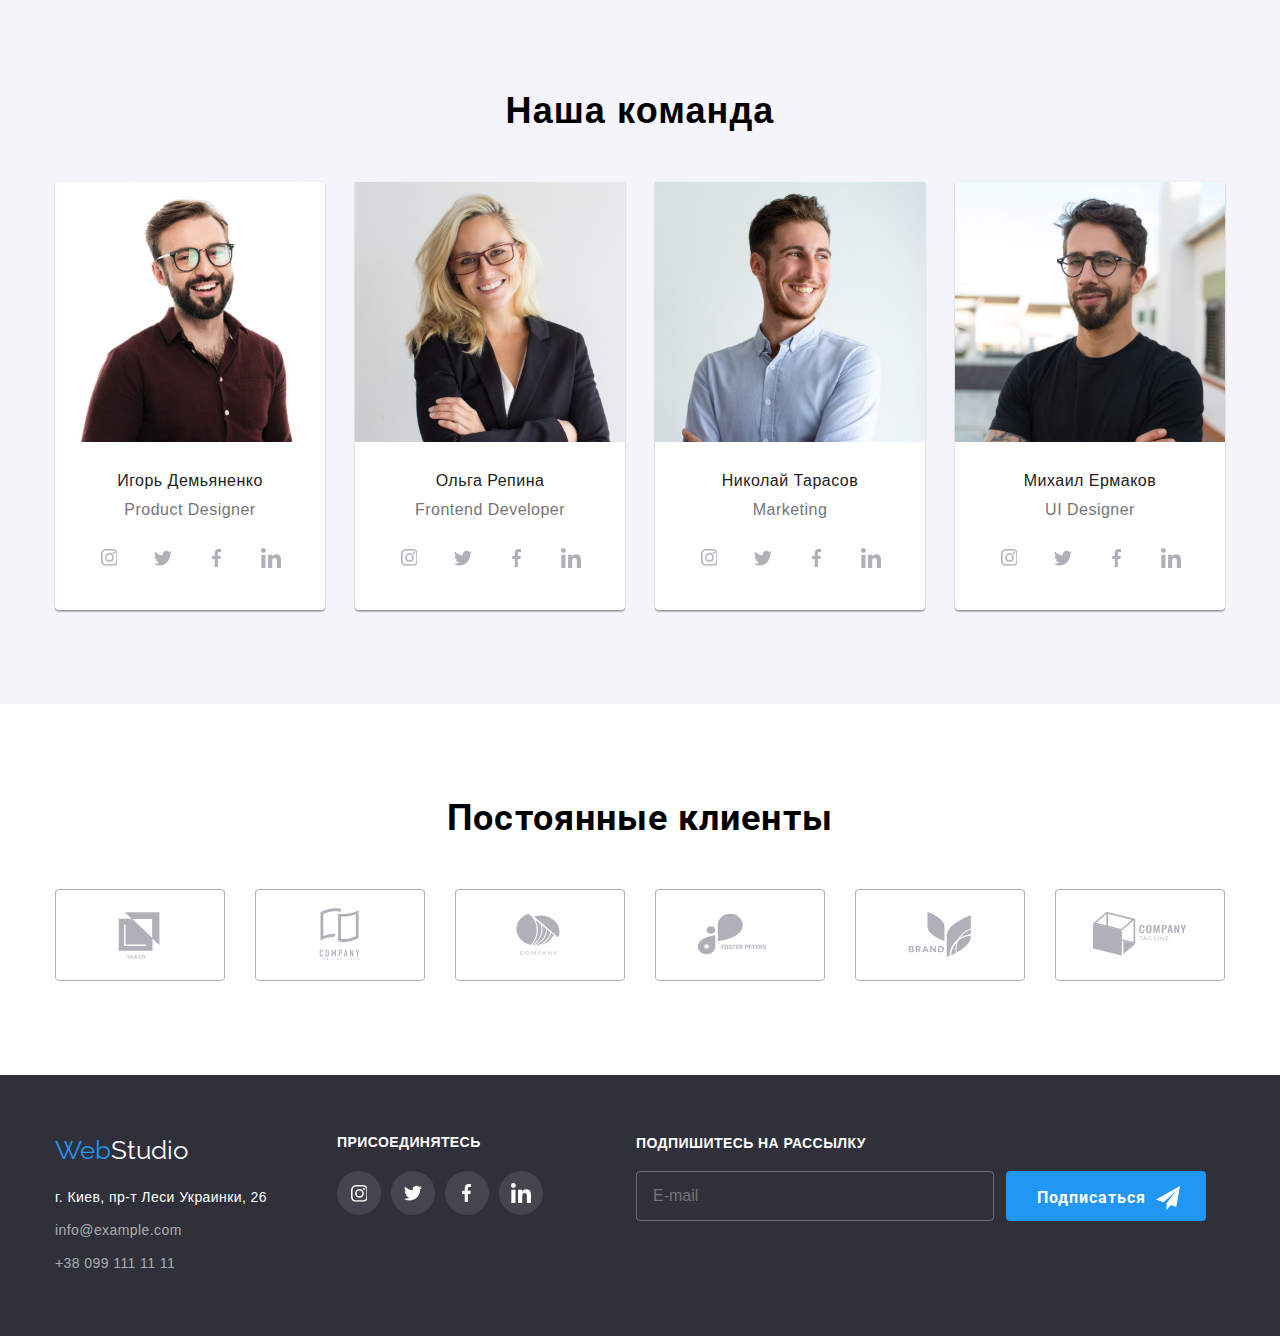
==== commit a7086c1f: "team cleints BEM + sass" ====
--- a/index.html
+++ b/index.html
@@ -103,7 +103,7 @@
                   степени обуславливает
                 </p>
               </li>
-              
+
               <li class="advant__item astronaut">
                 <div class="advant__svg">
                   <svg class="astronaut">
@@ -122,27 +122,26 @@
       <!--WWD-->
         <section class="wwd">
           <div class="container"> 
-            <h2 class="wwd-title">Чем мы занимаемся</h2>
-              <ul class="wwd-list">
+            <h2 class="wwd__title">Чем мы занимаемся</h2>
+              <ul class="wwd__list">
                 
-              
-                <li class="wwd-item">
-                  <div class="wwd-text">
-                    <img src="./images/wwd1.jpg" alt="wwdimg" />
-                    <p class="wwd-text-p">Десктопные приложения</p>
+                <li class="wwd__item">
+                  <div class="wwd__wrapper">
+                    <img src="./images/wwd1.jpg" alt="wwd__img" />
+                    <p class="wwd__text">Десктопные приложения</p>
                   </div> 
                 </li>
                
-                <li class="wwd-item">
-                  <div class="wwd-text">
-                    <img src="./images/wwd2.jpg" alt="wwdimg" />
-                    <p class="wwd-text-p">Мобильные приложения</p>
+                <li class="wwd__item">
+                  <div class="wwd__wrapper">
+                    <img src="./images/wwd2.jpg" alt="wwd__img" />
+                    <p class="wwd__text">Мобильные приложения</p>
                   </div>
                 </li>
-                <li class="wwd-item">
-                  <div class="wwd-text">
-                    <img src="./images/wwd3.jpg" alt="wwdimg" />
-                    <p class="wwd-text-p">Дизайнерские решения</p>
+                <li class="wwd__item">
+                  <div class="wwd__wrapper">
+                    <img src="./images/wwd3.jpg" alt="wwd__img" />
+                    <p class="wwd__text">Дизайнерские решения</p>
                   </div>
                 </li>
               </ul>
@@ -153,38 +152,38 @@
           <div class="container">
               <h2 class="team-title">Наша команда</h2>
              
-              <ul class="team-list">
-                <li class="team-item">
+              <ul class="team">
+                <li class="team__item">
                   <img src="./images/1.jpg" width="270" alt="Product Designer"/>
-                <div class="team-member-info">
-                  <h3 class="team-name">Игорь Демьяненко</h3>
-                  <p class="team-position" lang="en">Product Designer</p>
+                <div class="team__member-info">
+                  <h3 class="team__name">Игорь Демьяненко</h3>
+                  <p class="team__position" lang="en">Product Designer</p>
                  
-                  <ul class="sm-list">
-                    <li class="sm-item">
-                      <a href="" class="sm-link">
-                        <svg class="sm-svg instagram">
+                  <ul class="sm">
+                    <li class="sm__item">
+                      <a href="" class="sm__link">
+                        <svg class="sm__svg sm__svg--instagram">
                           <use href="./images/icons.svg#instagram"></use>
                         </svg>
                       </a>
                     </li>
-                    <li class="sm-item">
-                      <a href="" class="sm-link">
-                        <svg class="sm-svg twitter">
+                    <li class="sm__item">
+                      <a href="" class="sm__link">
+                        <svg class="sm__svg sm__svg--twitter">
                           <use href="./images/icons.svg#twitter"></use>
                         </svg>
                       </a>
                     </li>
-                    <li class="sm-item">
-                      <a href="" class="sm-link">
-                        <svg class="sm-svg facebook">
+                    <li class="sm__item">
+                      <a href="" class="sm__link">
+                        <svg class="sm__svg sm__svg--facebook">
                           <use href="./images/icons.svg#facebook"></use>
                         </svg>
                       </a>
                     </li>
-                    <li class="sm-item">
-                      <a href="" class="sm-link">
-                        <svg class="sm-svg linkedin">
+                    <li class="sm__item">
+                      <a href="" class="sm__link">
+                        <svg class="sm__svg sm__svg--linkedin">
                           <use href="./images/icons.svg#linkedin"></use>
                         </svg>
                       </a>
@@ -193,36 +192,36 @@
                 </div>
                 </li>
                 
-                <li class="team-item">
+                <li class="team__item">
                   <img src="./images/2.jpg" width="270" alt="Frontend Developer"/>
-                <div class="team-member-info">  
-                  <h3 class="team-name">Ольга Репина</h3>
-                  <p class="team-position" lang="en">Frontend Developer</p>
-                  <ul class="sm-list">
-                    <li class="sm-item">
-                      <a href="" class="sm-link">
-                        <svg class="sm-svg instagram">
+                <div class="team__member-info">  
+                  <h3 class="team__name">Ольга Репина</h3>
+                  <p class="team__position" lang="en">Frontend Developer</p>
+                  <ul class="sm">
+                    <li class="sm__item">
+                      <a href="" class="sm__link">
+                        <svg class="sm__svg sm__svg--instagram">
                           <use href="./images/icons.svg#instagram"></use>
                         </svg>
                       </a>
                     </li>
-                    <li class="sm-item">
-                      <a href="" class="sm-link">
-                        <svg class="sm-svg twitter">
+                    <li class="sm__item">
+                      <a href="" class="sm__link">
+                        <svg class="sm__svg sm__svg--twitter">
                           <use href="./images/icons.svg#twitter"></use>
                         </svg>
                       </a>
                     </li>
-                    <li class="sm-item">
-                      <a href="" class="sm-link">
-                        <svg class="sm-svg facebook">
+                    <li class="sm__item">
+                      <a href="" class="sm__link">
+                        <svg class="sm__svg sm__svg--facebook">
                           <use href="./images/icons.svg#facebook"></use>
                         </svg>
                       </a>
                     </li>
-                    <li class="sm-item">
-                      <a href="" class="sm-link">
-                        <svg class="sm-svg linkedin">
+                    <li class="sm__item">
+                      <a href="" class="sm__link">
+                        <svg class="sm__svg sm__svg--linkedin">
                           <use href="./images/icons.svg#linkedin"></use>
                         </svg>
                       </a>
@@ -231,36 +230,37 @@
                 </div>
                 </li>
                 
-                <li class="team-item"> 
+                <li class="team__item"> 
                   <img src="./images/3.jpg" width="270" alt="Marketing"/>
-                <div class="team-member-info">
-                  <h3 class="team-name">Николай Тарасов</h3>
-                  <p class="team-position" lang="en">Marketing</p>
-                  <ul class="sm-list">
-                    <li class="sm-item">
-                      <a href="" class="sm-link">
-                        <svg class="sm-svg instagram">
+                <div class="team__member-info">
+                  <h3 class="team__name">Николай Тарасов</h3>
+                  <p class="team__position" lang="en">Marketing</p>
+                  
+                  <ul class="sm">
+                    <li class="sm__item">
+                      <a href="" class="sm__link">
+                        <svg class="sm__svg sm__svg--instagram">
                           <use href="./images/icons.svg#instagram"></use>
                         </svg>
                       </a>
                     </li>
-                    <li class="sm-item">
-                      <a href="" class="sm-link">
-                        <svg class="sm-svg twitter">
+                    <li class="sm__item">
+                      <a href="" class="sm__link">
+                        <svg class="sm__svg sm__svg--twitter">
                           <use href="./images/icons.svg#twitter"></use>
                         </svg>
                       </a>
                     </li>
-                    <li class="sm-item">
-                      <a href="" class="sm-link">
-                        <svg class="sm-svg facebook">
+                    <li class="sm__item">
+                      <a href="" class="sm__link">
+                        <svg class="sm__svg sm__svg--facebook">
                           <use href="./images/icons.svg#facebook"></use>
                         </svg>
                       </a>
                     </li>
-                    <li class="sm-item">
-                      <a href="" class="sm-link">
-                        <svg class="sm-svg linkedin">
+                    <li class="sm__item">
+                      <a href="" class="sm__link">
+                        <svg class="sm__svg sm__svg--linkedin">
                           <use href="./images/icons.svg#linkedin"></use>
                         </svg>
                       </a>
@@ -269,45 +269,45 @@
                 </div>
                 </li>
 
-                <li class="team-item"> 
+                <li class="team__item"> 
                   <img src="./images/4.jpg" width="270" alt="UI Designer" />
-                <div class="team-member-info">
-                  <h3 class="team-name">Михаил Ермаков</h3>
-                  <p class="team-position" lang="en">UI Designer</p>
-                  <ul class="sm-list">
-                    <li class="sm-item">
-                      <a href="" class="sm-link">
-                        <svg class="sm-svg instagram">
+                <div class="team__member-info">
+                  <h3 class="team__name">Михаил Ермаков</h3>
+                  <p class="team__position" lang="en">UI Designer</p>
+              
+                  <ul class="sm">
+                    <li class="sm__item">
+                      <a href="" class="sm__link">
+                        <svg class="sm__svg sm__svg--instagram">
                           <use href="./images/icons.svg#instagram"></use>
                         </svg>
                       </a>
                     </li>
-                    <li class="sm-item">
-                      <a href="" class="sm-link">
-                        <svg class="sm-svg twitter">
+                    <li class="sm__item">
+                      <a href="" class="sm__link">
+                        <svg class="sm__svg sm__svg--twitter">
                           <use href="./images/icons.svg#twitter"></use>
                         </svg>
                       </a>
                     </li>
-                    <li class="sm-item">
-                      <a href="" class="sm-link">
-                        <svg class="sm-svg facebook">
+                    <li class="sm__item">
+                      <a href="" class="sm__link">
+                        <svg class="sm__svg sm__svg--facebook">
                           <use href="./images/icons.svg#facebook"></use>
                         </svg>
                       </a>
                     </li>
-                    <li class="sm-item">
-                      <a href="" class="sm-link">
-                        <svg class="sm-svg linkedin">
+                    <li class="sm__item">
+                      <a href="" class="sm__link">
+                        <svg class="sm__svg sm__svg--linkedin">
                           <use href="./images/icons.svg#linkedin"></use>
                         </svg>
                       </a>
                     </li>
                   </ul>
-                </div>
-                </li>
-             
-
+
+                </div>
+                </li>
               </ul>
           </div>
       </section> 
@@ -317,45 +317,46 @@
         <div class="container clients">
           <h2 class="clients-title">Постоянные клиенты</h2>
             <div class="clients-list-wrap">
-            <ul class="clients-list">
-              <li class="clients-item">
-                <a class="clients-box">
-                <svg class="clients-icon">
+            
+              <ul class="clients-list">
+              <li class="clients-list__item">
+                <a class="clients-list__box">
+                <svg class="clients-list__icon">
                   <use href="./images/icons.svg#logo1"></use>
                 </svg>
               </a>
               </li>
-              <li class="clients-item">
-                <a class="clients-box">
-                <svg class="clients-icon">
+              <li class="clients-list__item">
+                <a class="clients-list__box">
+                <svg class="clients-list__icon">
                   <use href="./images/icons.svg#logo2"></use>
                 </svg>
               </a>
               </li>
-              <li class="clients-item">
-                <a class="clients-box">
-                <svg class="clients-icon">
+              <li class="clients-list__item">
+                <a class="clients-list__box">
+                <svg class="clients-list__icon">
                   <use href="./images/icons.svg#logo3"></use>
                 </svg>
               </a>
               </li>
-              <li class="clients-item">
-                <a class="clients-box">
-                <svg class="clients-icon">
+              <li class="clients-list__item">
+                <a class="clients-list__box">
+                <svg class="clients-list__icon">
                   <use href="./images/icons.svg#logo4"></use>
                 </svg>
               </a>
               </li>
-              <li class="clients-item">
-                <a class="clients-box">
-                <svg class="clients-icon">
+              <li class="clients-list__item">
+                <a class="clients-list__box">
+                <svg class="clients-list__icon">
                   <use href="./images/icons.svg#logo5"></use>
                 </svg>
               </a>
               </li>
-              <li class="clients-item">
-                <a class="clients-box">
-                <svg class="clients-icon">
+              <li class="clients-list__item">
+                <a class="clients-list__box">
+                <svg class="clients-list__icon">
                   <use href="./images/icons.svg#logo6"></use>
                 </svg>
               </a>
--- a/css/main.min.css
+++ b/css/main.min.css
@@ -1,2 +1,2 @@
-body{font-family:"Open Sans", sans-serif}.list{list-style:none}.link{text-decoration:none}p,h1,h2,h3,h4,h5,h6{margin:0}ul{margin:0;padding:0}button{cursor:pointer}img{display:block}:root{--base-font: Roboto, sans-serif;--base-font-color: #757575;--second-font-color: #2196f3;--title-font-color: #212121}.visually-hidden{position:absolute;white-space:nowrap;width:1px;height:1px;overflow:hidden;border:0;padding:0;clip:rect(0 0 0 0);clip-path:inset(50%);margin:-1px}header{border-bottom:1px solid #ececec}.header{display:flex;padding-top:24px;padding-bottom:25px}.logo{margin-right:93px}.logo,.nav,.contact{align-items:center}.logo__title{color:var(--second-font-color);text-decoration:none;font-weight:400;font-size:26px;line-height:1.15;cursor:pointer;font-family:Raleway}.logo__title--design{color:var(--title-font-color)}.nav{display:flex}.nav__list{list-style-type:none;list-style-type:none;display:flex}.nav__item:not(:last-child){margin-right:50px}.contact{display:flex;margin-left:auto}.nav__link{text-decoration:none;color:var(--title-font-color);font-family:var(--base-font);font-weight:500;font-size:14px;line-height:1.17;transition:color 250ms cubic-bezier(0.4, 0, 0.2, 1)}.nav__link:hover,.nav__link:active,.nav__link:focus{color:var(--second-font-color)}.nav__link{position:relative}.current::after{content:'';width:100%;height:4px;border-radius:3px;position:absolute;background-color:var(--second-font-color);left:0;bottom:-32px}.contact__mail,.contact__tel{color:var(--base-font-color);text-decoration:none;font-size:14px;line-height:1.17;font-weight:500;transition:color 250ms cubic-bezier(0.4, 0, 0.2, 1)}.contact__mail--envelope{fill:var(--base-font-color);width:16px;height:12px;margin-right:10px;padding:0;align-items:baseline;transition:fill 250ms cubic-bezier(0.4, 0, 0.2, 1)}.contact__mail:hover .contact__mail--envelope,.contact__mail:active .contact__mail--envelope,.contact__mail:focus .contact__mail--envelope{fill:var(--second-font-color)}.contact__tel--cell{fill:var(--base-font-color);width:10px;height:16px;margin-right:10px;padding:0;align-items:baseline;transition:fill 250ms cubic-bezier(0.4, 0, 0.2, 1)}.contact__tel:hover .contact__tel--cell,.contact__tel:active .contact__tel--cell,.contact__tel:focus .contact__tel--cell{fill:currentColor}.contact__tel{margin-left:50px}.contact__mail:hover,.contact__mail:focus,.contact__tel:hover,.contact__tel:focus{color:var(--second-font-color)}.hero{background-image:linear-gradient(rgba(47,48,58,0.4), rgba(47,48,58,0.4)),url(../images/hero.jpg);background-color:rgba(47,48,58,0.4);background-repeat:no-repeat;background-size:1600px;background-position:center;height:600px;padding-top:200px;padding-bottom:200px}.hero__header{display:flex;justify-content:center;align-items:center;flex-direction:column}.hero__title{font-size:44px;font-weight:900;line-height:1.36;text-transform:uppercase;text-align:center;letter-spacing:0.06em;color:#ffffff}.button{background-color:var(--second-font-color);font-family:var(--base-font);font-weight:700;font-size:16px;line-height:1.87;letter-spacing:0.06em;color:#ffffff;border-radius:4px;margin-top:30px;padding:10px 30px;transition:background-color 250ms cubic-bezier(0.4, 0, 0.2, 1),box-shadow 250ms cubic-bezier(0.4, 0, 0.2, 1);border-color:transparent}.button:hover,.button:focus{background-color:#188CE8;box-shadow:0px 4px 4px rgba(0,0,0,0.15);border-radius:4px}.advant__svg{display:flex;justify-content:center;align-items:center;width:270px;height:120px;margin-bottom:30px;background-color:#F5F4FA}.radar{width:65.32px;height:70px;justify-content:center}.advant__svg .clock{width:66.96px;height:70px;justify-content:center}.advant__svg .laptop{width:70px;height:53.69px;display:flex;justify-content:center}.advant__svg .astronaut{width:70px;height:70px;display:flex;justify-content:center}.advantages{padding-top:94px;display:flex;justify-content:center}.advant{list-style-type:none;display:flex;flex-wrap:wrap}.advant>.advant__item{font-family:var(--base-font);margin-left:30px;flex-basis:calc(100% / 4 - 30px)}.advant__item:first-child{margin-left:0px}.advant__title{font-family:var(--base-font);font-weight:700;font-size:14px;line-height:1.14;letter-spacing:0.03em;text-transform:uppercase;color:#212121;margin-bottom:10px}.advant__description{font-size:14px;line-height:1.71;letter-spacing:0.03em;color:var(--base-font-color)}.wwd{padding-bottom:94px;padding-top:94px}.wwd-title{font-weight:700;font-size:36px;line-height:1.17;letter-spacing:0.03em;display:flex;justify-content:center;margin-bottom:50px}.wwd-list{display:flex}.wwd-item{list-style-type:none}.wwd-item:not(:first-child){margin-left:30px}.wwd-text{position:relative}.wwd-text-p{display:flex;justify-content:center;align-items:center;height:70px;width:100%;position:absolute;bottom:5px;font-weight:bold;font-size:14px;line-height:1.14;text-align:center;letter-spacing:0.03em;text-transform:uppercase;color:#FFFFFF;background-color:rgba(47,48,58,0.8)}.team-section{padding:94px 0;background-color:#f5f4fa}.team-title{font-weight:700;font-size:36px;line-height:1.17;letter-spacing:0.03em}.team-list{display:flex;justify-content:center;align-items:center}.team-item{list-style-type:none;box-shadow:0px 1px 3px rgba(0,0,0,0.12),0px 1px 1px rgba(0,0,0,0.14),0px 2px 1px rgba(0,0,0,0.2);border-radius:0px 0px 4px 4px;background-color:#fff}.team-item:not(:first-child){margin-left:30px}.team-title{margin-bottom:50px;text-align:center}.team-member-info{display:flex;justify-content:center;margin-top:30px;padding-bottom:30px;flex-direction:column}.team-name{color:var(--title-font-color);font-weight:500;font-size:16px;line-height:1.18;letter-spacing:0.03em;margin-bottom:10px;text-align:center}.team-position{font-size:16px;line-height:1.18;letter-spacing:0.03em;color:var(--base-font-color);text-align:center}.sm-list{display:flex;flex-direction:row;list-style-type:none;margin-top:16px;margin-right:auto;margin-left:auto}.sm-item{display:flex;flex-direction:row}.sm-link{display:flex;justify-content:center;align-items:center;width:44px;height:44px;border-radius:50%;padding:0;transition:background-color 250ms cubic-bezier(0.4, 0, 0.2, 1)}.sm-link:hover,.sm-link:active,.sm-link:focus{background-color:var(--second-font-color)}.sm-svg{fill:#AFB1B8;display:flex;justify-content:center;align-items:center;transition:fill 250ms cubic-bezier(0.4, 0, 0.2, 1)}.sm-item:not(:last-child){margin-right:10px}.sm-link:hover .sm-svg,.sm-link:active .sm-svg,.sm-link:focus .sm-svg{fill:white}.sm-item .instagram{width:16.86px;height:16.86px}.sm-item .twitter{width:20px;height:16.25px}.sm-item .facebook{width:10px;height:20px}.sm-item .linkedin{width:20px;height:20px}.clients-section{padding-top:94px;padding-bottom:94px}.clients-title{font-family:var(--base-font);font-weight:bold;font-size:36px;line-height:1.16;text-align:center;letter-spacing:0.03em}.clients-list-wrap{display:flex;margin-top:50px}.clients-list{list-style-type:none;display:flex}.clients-box{display:flex;justify-content:center;align-items:center;width:170px;height:92px;border:1px solid #AFB1B8;border-radius:4px;color:var(--second-font-color);transition:border 250ms cubic-bezier(0.4, 0, 0.2, 1)}.clients-item:not(:last-child){margin-right:30px}.clients-icon{display:flex;justify-content:center;align-items:center;fill:#AFB1B8;width:106px;height:60px;transition:fill 250ms cubic-bezier(0.4, 0, 0.2, 1)}.clients-box:hover .clients-icon,.clients-box:active .clients-icon,.clients-box:focus .clients-icon{fill:var(--second-font-color)}.clients-box:hover,.clients-box:active,.clients-box:focus{border:1px solid var(--second-font-color)}footer{background-color:#2f303a;padding-top:60px;padding-bottom:60px}.footer{display:flex}.f-address{display:flex}.footer-logo-title{text-decoration:none;font-style:normal;display:block;margin-bottom:20px;font-family:Raleway;font-size:26px;line-height:1.19;color:var(--second-font-color)}.footer-logo-span{color:white;font-style:none}.footer-address{font-size:14px;line-height:1.71;letter-spacing:0.03em;color:#ffffff;font-style:normal;margin-bottom:9px}.footer-address,.footer-mail,.footer-tel{text-decoration:none}.footer-mail,.footer-tel{font-size:14px;line-height:1.71;letter-spacing:0.03em;color:rgba(255,255,255,0.6);font-style:normal;display:block}.footer-mail{margin-bottom:9px}.join-us{display:flex;margin-left:70px;flex-direction:column;margin-right:93px}.joinusheader{text-transform:uppercase;font-weight:bold;font-size:14px;line-height:1.14;letter-spacing:0.03em;color:#FFFFFF}.footer-sm-list{display:flex;flex-direction:row;list-style-type:none;margin-top:20px}.footer-sm-link{display:flex;justify-content:center;align-items:center;width:44px;height:44px;border-radius:50%;background-color:#45454f;padding:0;transition:background-color 250ms cubic-bezier(0.4, 0, 0.2, 1)}.footer-sm-link:hover,.footer-sm-link:focus,.footer-sm-link:active{background-color:var(--second-font-color)}.footer-sm-item{display:flex;flex-direction:row}.footer-sm-svg{fill:#fff;display:flex;justify-content:center;align-items:center;transition:background-color 250ms cubic-bezier(0.4, 0, 0.2, 1),fill 250ms cubic-bezier(0.4, 0, 0.2, 1)}.footer-sm-svg:hover,.footer-sm-svg:focus,.footer-sm-svg:active{fill:white;background-color:var(--second-font-color)}.footer-sm-link:not(:last-child){margin-right:10px}.footer-sm-item:not(:last-child){margin-right:10px}.footer-sm-item .instagram{width:16.86px;height:16.86px}.footer-sm-item .twitter{width:20px;height:16.25px}.footer-sm-item .facebook{width:10px;height:20px}.footer-sm-item .linkedin{width:20px;height:20px}.portfolio-section{display:flex;padding-top:94px;padding-bottom:94px}.portfolio{display:flex;flex-wrap:wrap;text-decoration:none;list-style-type:none;cursor:pointer;margin-right:-30px;margin-bottom:-30px}.portfolio__item{flex-basis:calc(100% / 3 - 30px);margin-right:30px;margin-bottom:30px;flex-direction:column;outline:1px solid #eeeeee;box-sizing:border-box;transition:box-shadow 250ms cubic-bezier(0.4, 0, 0.2, 1);overflow:hidden;position:relative}.portfolio__item:hover{box-shadow:0px 1px 1px rgba(0,0,0,0.12),0px 4px 4px rgba(0,0,0,0.06),1px 4px 6px rgba(0,0,0,0.16)}.portfolio__item:hover .overlay__text{transform:translateY(-100%);opacity:1}.portfolio__item:hover .overlay-wrapper{overflow:hidden}.overlay-wrapper{position:absolute;width:370px;height:294px}.portfolio_image{display:block;width:100%}.overlay{position:absolute;width:370px;height:294px;transform:translateY(100%)}.overlay__text{position:absolute;width:100%;height:100%;padding:40px;display:flex;justify-content:center;align-items:center;color:white;background-color:rgba(33,150,243,0.6);opacity:0;transition:transform 250ms cubic-bezier(0.4, 0, 0.2, 1)}.portfolio__title{display:flex;flex-direction:column;font-weight:bold;font-size:18px;line-height:2;letter-spacing:0.06em;color:var(--title-font-color);padding-left:24px;margin-top:20px;margin-bottom:4px}.portfolio__description{display:flex;flex-direction:column;font-size:16px;line-height:1.87;letter-spacing:0.03em;color:var(--base-font-color);padding-bottom:20px}.container{width:1200px;margin-left:auto;margin-right:auto;padding-left:15px;padding-right:15px}.filter{justify-content:center;align-items:center;display:flex;text-decoration:none;list-style-type:none;cursor:pointer;margin-left:-8px;margin-bottom:50px}.filter__item{display:flex}.filter__item:not(:last-child){margin-right:8px}.filter__button{font-weight:500;font-size:16px;line-height:1.62;text-align:center;letter-spacing:0.03em;background:#f5f4fa;border-radius:4px;border-color:transparent;padding:6px 22px;transition:color 250ms cubic-bezier(0.4, 0, 0.2, 1),background-color 250ms cubic-bezier(0.4, 0, 0.2, 1),box-shadow 250ms cubic-bezier(0.4, 0, 0.2, 1)}.filter__button:active,.filter__button:hover,.filter__button:focus{cursor:pointer;color:#fff;background-color:var(--second-font-color);box-shadow:0px 3px 1px rgba(0,0,0,0.1),0px 1px 2px rgba(0,0,0,0.08),0px 2px 2px rgba(0,0,0,0.12);border-radius:4px}.input-wrapper{width:570px;display:flex;align-items:center}.subscription-title{font-weight:bold;font-size:14px;line-height:16px;letter-spacing:0.03em;text-transform:uppercase;color:#FFFFFF;margin-bottom:20px;display:block}.subscription-email{width:358px;height:50px;padding:15px 16px;margin-right:12px;background-color:transparent;border:1px solid rgba(255,255,255,0.3);box-sizing:border-box;filter:drop-shadow(0px4px4pxrgba 0,0,0,0.15);border-radius:4px;transition:border-color 250ms cubic-bezier(0.4, 0, 0.2, 1)}.subscription-email:hover{border-color:var(--second-font-color);color:#fff}.subscription-email:focus::placeholder{opacity:0}.subscription-email::placeholder{color:var(--base-font-color);transition:color 250ms cubic-bezier(0.4, 0, 0.2, 1)}.subscription-email:hover::placeholder{color:var(--second-font-color)}.subscription-button{width:200px;height:50px;background-color:var(--second-font-color);font-family:var(--base-font);font-weight:700;font-size:16px;line-height:1.87;letter-spacing:0.06em;color:#ffffff;border-radius:4px;transition:background-color 250ms cubic-bezier(0.4, 0, 0.2, 1),box-shadow 250ms cubic-bezier(0.4, 0, 0.2, 1);position:relative;border-color:transparent}.subscription-button:hover,.subscription-button:focus,.subscription-button:active{background-color:#188CE8;outline:none}.subscription-button:after{content:"";width:24px;height:24px;background-image:url(../images/send.png);position:absolute;top:13px;left:148px;display:inline-block;border-color:transparent}.button-title{font-weight:bold;font-size:16px;line-height:1.87;display:flex;position:absolute;top:10px;left:29px;letter-spacing:0.06em;color:#FFFFFF}.backdrop{position:fixed;top:0;left:0;width:100vw;height:100vh;background-color:rgba(135,126,131,0.8);display:flex;transform:scale(1);transition:transform 700ms, visibility 700ms}.backdrop.is-hidden{transform:scale(0.5)}.backdrop.is-hidden .modal{transform:translate(-50%, -50%) scale(0.5)}.modal{width:528px;min-height:581px;position:absolute;top:50%;left:50%;transform:translate(-50%, -50%) scale(1);border-radius:5px;box-shadow:0px 1px 3px rgba(0,0,0,0.12),0px 1px 1px rgba(0,0,0,0.14),0px 2px 1px rgba(0,0,0,0.2);background-color:#fff;transition:transform 250ms cubic-bezier(0.4, 0, 0.2, 1)}.modal-close{width:30px;height:30px;position:absolute;top:8px;right:8px;border:1px solid #999;border-radius:50%;background-color:transparent;transition:border-color 250ms cubic-bezier(0.4, 0, 0.2, 1)}.modal-close:active{border-color:var(--second-font-color)}.modal-close:active .modal-close__icon{fill:var(--second-font-color)}.modal-close__icon{fill:var(--base-font-color);width:11px;height:11px;transition:fill 250ms cubic-bezier(0.4, 0, 0.2, 1)}.is-hidden{opacity:0;pointer-events:none;visibility:hidden}.form{padding:40px}.form__title{font-weight:bold;font-size:20px;line-height:1.095;text-align:center;letter-spacing:0.03em;color:#212121;margin-bottom:30px}.form__field{position:relative;margin-bottom:10px;overflow:hidden}.form__icon{position:absolute;top:55%;left:15px;fill:inherit;transition:fill 250ms cubic-bezier(0.4, 0, 0.2, 1)}.form__field:hover .form__input{border-color:var(--second-font-color)}.form__field:focus-within .form__icon,.form__field:hover .form__icon{fill:var(--second-font-color)}.form__field:focus-within .form__input{border-color:var(--second-font-color)}.form__label{display:block;font-size:12px;line-height:1.16;letter-spacing:0.01em;color:#757575;margin-bottom:4px}.form__input{width:448px;height:40px;padding:10px 42px;font:inherit;border-radius:3px;border:1px solid rgba(33,33,33,0.2);overflow:hidden;cursor:pointer;transition:border-color 250ms cubic-bezier(0.4, 0, 0.2, 1)}textarea{width:100%;height:120px;padding:14px;resize:none;border:1px solid rgba(33,33,33,0.2);border-radius:4px;transition:border-color 250ms cubic-bezier(0.4, 0, 0.2, 1)}textarea:hover,textarea:focus,textarea:active{border-color:var(--second-font-color)}textarea:hover::placeholder{color:var(--second-font-color)}textarea::placeholder{font-size:12px;line-height:1.16;letter-spacing:0.01em;color:rgba(117,117,117,0.5);transition:color 250ms cubic-bezier(0.4, 0, 0.2, 1)}.licence{display:inline-block;position:relative;display:flex;justify-content:center;align-items:baseline}.licence__icon{display:inline-block;border:2px solid #2a2a2a;border-radius:2px;margin-right:7px;width:16px;height:15px}.licence__checkbox{-webkit-appearance:none;-moz-appearance:none;appearance:none;position:absolute;padding:4px 3px;width:16px;height:15px;outline:#212121}.licence__checkbox:checked+.licence__icon{background-image:url(../images/icon-ck.png);fill:rgba(255,255,255,0.3);background-size:contain;background-origin:border-box;background-size:contain;outline:none;border-color:transparent}.licence__agreed{font-size:14px;line-height:1.71;letter-spacing:0.03em;color:#757575}.licence__terms{color:var(--second-font-color)}.form-button{display:flex;justify-content:center;align-items:center}.button-submit{background-color:var(--second-font-color);font-family:var(--base-font);font-weight:700;font-size:16px;line-height:1.87;letter-spacing:0.06em;color:#ffffff;border-radius:4px;transition:background-color 250ms cubic-bezier(0.4, 0, 0.2, 1);box-shadow:0px 4px 4px rgba(0,0,0,0.15);margin-top:30px;border-color:transparent;padding:10px 56px}.button-submit:hover,.button-submit:focus,.button-submitt:active{background-color:#188CE8}
+body{font-family:"Open Sans", sans-serif}.list{list-style:none}.link{text-decoration:none}p,h1,h2,h3,h4,h5,h6{margin:0}ul{margin:0;padding:0}button{cursor:pointer}img{display:block}:root{--base-font: Roboto, sans-serif;--base-font-color: #757575;--second-font-color: #2196f3;--title-font-color: #212121}.visually-hidden{position:absolute;white-space:nowrap;width:1px;height:1px;overflow:hidden;border:0;padding:0;clip:rect(0 0 0 0);clip-path:inset(50%);margin:-1px}header{border-bottom:1px solid #ececec}.header{display:flex;padding-top:24px;padding-bottom:25px}.logo{margin-right:93px}.logo,.nav,.contact{align-items:center}.logo__title{color:var(--second-font-color);text-decoration:none;font-weight:400;font-size:26px;line-height:1.15;cursor:pointer;font-family:Raleway}.logo__title--design{color:var(--title-font-color)}.nav{display:flex}.nav__list{list-style-type:none;list-style-type:none;display:flex}.nav__item:not(:last-child){margin-right:50px}.contact{display:flex;margin-left:auto}.nav__link{text-decoration:none;color:var(--title-font-color);font-family:var(--base-font);font-weight:500;font-size:14px;line-height:1.17;transition:color 250ms cubic-bezier(0.4, 0, 0.2, 1)}.nav__link:hover,.nav__link:active,.nav__link:focus{color:var(--second-font-color)}.nav__link{position:relative}.current::after{content:'';width:100%;height:4px;border-radius:3px;position:absolute;background-color:var(--second-font-color);left:0;bottom:-32px}.contact__mail,.contact__tel{color:var(--base-font-color);text-decoration:none;font-size:14px;line-height:1.17;font-weight:500;transition:color 250ms cubic-bezier(0.4, 0, 0.2, 1)}.contact__mail--envelope{fill:var(--base-font-color);width:16px;height:12px;margin-right:10px;padding:0;align-items:baseline;transition:fill 250ms cubic-bezier(0.4, 0, 0.2, 1)}.contact__mail:hover .contact__mail--envelope,.contact__mail:active .contact__mail--envelope,.contact__mail:focus .contact__mail--envelope{fill:var(--second-font-color)}.contact__tel--cell{fill:var(--base-font-color);width:10px;height:16px;margin-right:10px;padding:0;align-items:baseline;transition:fill 250ms cubic-bezier(0.4, 0, 0.2, 1)}.contact__tel:hover .contact__tel--cell,.contact__tel:active .contact__tel--cell,.contact__tel:focus .contact__tel--cell{fill:currentColor}.contact__tel{margin-left:50px}.contact__mail:hover,.contact__mail:focus,.contact__tel:hover,.contact__tel:focus{color:var(--second-font-color)}.hero{background-image:linear-gradient(rgba(47,48,58,0.4), rgba(47,48,58,0.4)),url(../images/hero.jpg);background-color:rgba(47,48,58,0.4);background-repeat:no-repeat;background-size:1600px;background-position:center;height:600px;padding-top:200px;padding-bottom:200px}.hero__header{display:flex;justify-content:center;align-items:center;flex-direction:column}.hero__title{font-size:44px;font-weight:900;line-height:1.36;text-transform:uppercase;text-align:center;letter-spacing:0.06em;color:#ffffff}.button{background-color:var(--second-font-color);font-family:var(--base-font);font-weight:700;font-size:16px;line-height:1.87;letter-spacing:0.06em;color:#ffffff;border-radius:4px;margin-top:30px;padding:10px 30px;transition:background-color 250ms cubic-bezier(0.4, 0, 0.2, 1),box-shadow 250ms cubic-bezier(0.4, 0, 0.2, 1);border-color:transparent}.button:hover,.button:focus{background-color:#188CE8;box-shadow:0px 4px 4px rgba(0,0,0,0.15);border-radius:4px}.advant__svg{display:flex;justify-content:center;align-items:center;width:270px;height:120px;margin-bottom:30px;background-color:#F5F4FA}.radar{width:65.32px;height:70px;justify-content:center}.advant__svg .clock{width:66.96px;height:70px;justify-content:center}.advant__svg .laptop{width:70px;height:53.69px;display:flex;justify-content:center}.advant__svg .astronaut{width:70px;height:70px;display:flex;justify-content:center}.advantages{padding-top:94px;display:flex;justify-content:center}.advant{list-style-type:none;display:flex;flex-wrap:wrap}.advant>.advant__item{font-family:var(--base-font);margin-left:30px;flex-basis:calc(100% / 4 - 30px)}.advant__item:first-child{margin-left:0px}.advant__title{font-family:var(--base-font);font-weight:700;font-size:14px;line-height:1.14;letter-spacing:0.03em;text-transform:uppercase;color:#212121;margin-bottom:10px}.advant__description{font-size:14px;line-height:1.71;letter-spacing:0.03em;color:var(--base-font-color)}.wwd{padding-bottom:94px;padding-top:94px}.wwd__title{font-weight:700;font-size:36px;line-height:1.17;letter-spacing:0.03em;display:flex;justify-content:center;margin-bottom:50px}.wwd__list{display:flex}.wwd__item{list-style-type:none}.wwd__item:not(:first-child){margin-left:30px}.wwd__wrapper{position:relative}.wwd__text{display:flex;justify-content:center;align-items:center;height:70px;width:100%;position:absolute;bottom:0;font-weight:bold;font-size:14px;line-height:1.14;text-align:center;letter-spacing:0.03em;text-transform:uppercase;color:#FFFFFF;background-color:rgba(47,48,58,0.8)}.team-section{padding:94px 0;background-color:#f5f4fa}.team-title{font-weight:700;font-size:36px;line-height:1.17;letter-spacing:0.03em;margin-bottom:50px;text-align:center}.team{display:flex;justify-content:center;align-items:center}.team__item{list-style-type:none;box-shadow:0px 1px 3px rgba(0,0,0,0.12),0px 1px 1px rgba(0,0,0,0.14),0px 2px 1px rgba(0,0,0,0.2);border-radius:0px 0px 4px 4px;background-color:#fff}.team__item:not(:first-child){margin-left:30px}.team__member-info{display:flex;justify-content:center;margin-top:30px;padding-bottom:30px;flex-direction:column}.team__name{color:var(--title-font-color);font-weight:500;font-size:16px;line-height:1.18;letter-spacing:0.03em;margin-bottom:10px;text-align:center}.team__position{font-size:16px;line-height:1.18;letter-spacing:0.03em;color:var(--base-font-color);text-align:center}.sm{display:flex;flex-direction:row;list-style-type:none;margin-top:16px;margin-right:auto;margin-left:auto}.sm__item{display:flex;flex-direction:row}.sm__item:not(:last-child){margin-right:10px}.sm__link{display:flex;justify-content:center;align-items:center;width:44px;height:44px;border-radius:50%;padding:0;transition:background-color 250ms cubic-bezier(0.4, 0, 0.2, 1)}.sm__link:hover,.sm__link:active,.sm__link:focus{background-color:var(--second-font-color)}.sm__svg{fill:#AFB1B8;display:flex;justify-content:center;align-items:center;transition:fill 250ms cubic-bezier(0.4, 0, 0.2, 1)}.sm__link:hover .sm__svg,.sm__link:active .sm__svg,.sm__link:focus .sm__svg{fill:white}.sm__item .sm__svg--instagram{width:16.86px;height:16.86px}.sm__item .sm__svg--twitter{width:20px;height:16.25px}.sm__item .sm__svg--facebook{width:10px;height:20px}.sm__item .sm__svg--linkedin{width:20px;height:20px}.clients-section{padding-top:94px;padding-bottom:94px}.clients-title{font-family:var(--base-font);font-weight:bold;font-size:36px;line-height:1.16;text-align:center;letter-spacing:0.03em}.clients-list-wrap{display:flex;margin-top:50px}.clients-list{list-style-type:none;display:flex}.clients-list__box{display:flex;justify-content:center;align-items:center;width:170px;height:92px;border:1px solid #AFB1B8;border-radius:4px;color:var(--second-font-color);transition:border 250ms cubic-bezier(0.4, 0, 0.2, 1)}.clients-list__item:not(:last-child){margin-right:30px}.clients-list__icon{display:flex;justify-content:center;align-items:center;fill:#AFB1B8;width:106px;height:60px;transition:fill 250ms cubic-bezier(0.4, 0, 0.2, 1)}.clients-list__box:hover .clients-list__icon,.clients-list__box:active .clients-list__icon,.clients-list__box:focus .clients-list__icon{fill:var(--second-font-color)}.clients-list__box:hover,.clients-list__box:active,.clients-list__box:focus{border:1px solid var(--second-font-color)}footer{background-color:#2f303a;padding-top:60px;padding-bottom:60px}.footer{display:flex}.f-address{display:flex}.footer-logo-title{text-decoration:none;font-style:normal;display:block;margin-bottom:20px;font-family:Raleway;font-size:26px;line-height:1.19;color:var(--second-font-color)}.footer-logo-span{color:white;font-style:none}.footer-address{font-size:14px;line-height:1.71;letter-spacing:0.03em;color:#ffffff;font-style:normal;margin-bottom:9px}.footer-address,.footer-mail,.footer-tel{text-decoration:none}.footer-mail,.footer-tel{font-size:14px;line-height:1.71;letter-spacing:0.03em;color:rgba(255,255,255,0.6);font-style:normal;display:block}.footer-mail{margin-bottom:9px}.join-us{display:flex;margin-left:70px;flex-direction:column;margin-right:93px}.joinusheader{text-transform:uppercase;font-weight:bold;font-size:14px;line-height:1.14;letter-spacing:0.03em;color:#FFFFFF}.footer-sm-list{display:flex;flex-direction:row;list-style-type:none;margin-top:20px}.footer-sm-link{display:flex;justify-content:center;align-items:center;width:44px;height:44px;border-radius:50%;background-color:#45454f;padding:0;transition:background-color 250ms cubic-bezier(0.4, 0, 0.2, 1)}.footer-sm-link:hover,.footer-sm-link:focus,.footer-sm-link:active{background-color:var(--second-font-color)}.footer-sm-item{display:flex;flex-direction:row}.footer-sm-svg{fill:#fff;display:flex;justify-content:center;align-items:center;transition:background-color 250ms cubic-bezier(0.4, 0, 0.2, 1),fill 250ms cubic-bezier(0.4, 0, 0.2, 1)}.footer-sm-svg:hover,.footer-sm-svg:focus,.footer-sm-svg:active{fill:white;background-color:var(--second-font-color)}.footer-sm-link:not(:last-child){margin-right:10px}.footer-sm-item:not(:last-child){margin-right:10px}.footer-sm-item .instagram{width:16.86px;height:16.86px}.footer-sm-item .twitter{width:20px;height:16.25px}.footer-sm-item .facebook{width:10px;height:20px}.footer-sm-item .linkedin{width:20px;height:20px}.portfolio-section{display:flex;padding-top:94px;padding-bottom:94px}.portfolio{display:flex;flex-wrap:wrap;text-decoration:none;list-style-type:none;cursor:pointer;margin-right:-30px;margin-bottom:-30px}.portfolio__item{flex-basis:calc(100% / 3 - 30px);margin-right:30px;margin-bottom:30px;flex-direction:column;outline:1px solid #eeeeee;box-sizing:border-box;transition:box-shadow 250ms cubic-bezier(0.4, 0, 0.2, 1);overflow:hidden;position:relative}.portfolio__item:hover{box-shadow:0px 1px 1px rgba(0,0,0,0.12),0px 4px 4px rgba(0,0,0,0.06),1px 4px 6px rgba(0,0,0,0.16)}.portfolio__item:hover .overlay__text{transform:translateY(-100%);opacity:1}.portfolio__item:hover .overlay-wrapper{overflow:hidden}.overlay-wrapper{position:absolute;width:370px;height:294px}.portfolio_image{display:block;width:100%}.overlay{position:absolute;width:370px;height:294px;transform:translateY(100%)}.overlay__text{position:absolute;width:100%;height:100%;padding:40px;display:flex;justify-content:center;align-items:center;color:white;background-color:rgba(33,150,243,0.6);opacity:0;transition:transform 250ms cubic-bezier(0.4, 0, 0.2, 1)}.portfolio__title{display:flex;flex-direction:column;font-weight:bold;font-size:18px;line-height:2;letter-spacing:0.06em;color:var(--title-font-color);padding-left:24px;margin-top:20px;margin-bottom:4px}.portfolio__description{display:flex;flex-direction:column;font-size:16px;line-height:1.87;letter-spacing:0.03em;color:var(--base-font-color);padding-bottom:20px}.container{width:1200px;margin-left:auto;margin-right:auto;padding-left:15px;padding-right:15px}.filter{justify-content:center;align-items:center;display:flex;text-decoration:none;list-style-type:none;cursor:pointer;margin-left:-8px;margin-bottom:50px}.filter__item{display:flex}.filter__item:not(:last-child){margin-right:8px}.filter__button{font-weight:500;font-size:16px;line-height:1.62;text-align:center;letter-spacing:0.03em;background:#f5f4fa;border-radius:4px;border-color:transparent;padding:6px 22px;transition:color 250ms cubic-bezier(0.4, 0, 0.2, 1),background-color 250ms cubic-bezier(0.4, 0, 0.2, 1),box-shadow 250ms cubic-bezier(0.4, 0, 0.2, 1)}.filter__button:active,.filter__button:hover,.filter__button:focus{cursor:pointer;color:#fff;background-color:var(--second-font-color);box-shadow:0px 3px 1px rgba(0,0,0,0.1),0px 1px 2px rgba(0,0,0,0.08),0px 2px 2px rgba(0,0,0,0.12);border-radius:4px}.input-wrapper{width:570px;display:flex;align-items:center}.subscription-title{font-weight:bold;font-size:14px;line-height:16px;letter-spacing:0.03em;text-transform:uppercase;color:#FFFFFF;margin-bottom:20px;display:block}.subscription-email{width:358px;height:50px;padding:15px 16px;margin-right:12px;background-color:transparent;border:1px solid rgba(255,255,255,0.3);box-sizing:border-box;filter:drop-shadow(0px4px4pxrgba 0,0,0,0.15);border-radius:4px;transition:border-color 250ms cubic-bezier(0.4, 0, 0.2, 1)}.subscription-email:hover{border-color:var(--second-font-color);color:#fff}.subscription-email:focus::placeholder{opacity:0}.subscription-email::placeholder{color:var(--base-font-color);transition:color 250ms cubic-bezier(0.4, 0, 0.2, 1)}.subscription-email:hover::placeholder{color:var(--second-font-color)}.subscription-button{width:200px;height:50px;background-color:var(--second-font-color);font-family:var(--base-font);font-weight:700;font-size:16px;line-height:1.87;letter-spacing:0.06em;color:#ffffff;border-radius:4px;transition:background-color 250ms cubic-bezier(0.4, 0, 0.2, 1),box-shadow 250ms cubic-bezier(0.4, 0, 0.2, 1);position:relative;border-color:transparent}.subscription-button:hover,.subscription-button:focus,.subscription-button:active{background-color:#188CE8;outline:none}.subscription-button:after{content:"";width:24px;height:24px;background-image:url(../images/send.png);position:absolute;top:13px;left:148px;display:inline-block;border-color:transparent}.button-title{font-weight:bold;font-size:16px;line-height:1.87;display:flex;position:absolute;top:10px;left:29px;letter-spacing:0.06em;color:#FFFFFF}.backdrop{position:fixed;top:0;left:0;width:100vw;height:100vh;background-color:rgba(135,126,131,0.8);display:flex;transform:scale(1);transition:transform 700ms, visibility 700ms}.backdrop.is-hidden{transform:scale(0.5)}.backdrop.is-hidden .modal{transform:translate(-50%, -50%) scale(0.5)}.modal{width:528px;min-height:581px;position:absolute;top:50%;left:50%;transform:translate(-50%, -50%) scale(1);border-radius:5px;box-shadow:0px 1px 3px rgba(0,0,0,0.12),0px 1px 1px rgba(0,0,0,0.14),0px 2px 1px rgba(0,0,0,0.2);background-color:#fff;transition:transform 250ms cubic-bezier(0.4, 0, 0.2, 1)}.modal-close{width:30px;height:30px;position:absolute;top:8px;right:8px;border:1px solid #999;border-radius:50%;background-color:transparent;transition:border-color 250ms cubic-bezier(0.4, 0, 0.2, 1)}.modal-close:active{border-color:var(--second-font-color)}.modal-close:active .modal-close__icon{fill:var(--second-font-color)}.modal-close__icon{fill:var(--base-font-color);width:11px;height:11px;transition:fill 250ms cubic-bezier(0.4, 0, 0.2, 1)}.is-hidden{opacity:0;pointer-events:none;visibility:hidden}.form{padding:40px}.form__title{font-weight:bold;font-size:20px;line-height:1.095;text-align:center;letter-spacing:0.03em;color:#212121;margin-bottom:30px}.form__field{position:relative;margin-bottom:10px;overflow:hidden}.form__icon{position:absolute;top:55%;left:15px;fill:inherit;transition:fill 250ms cubic-bezier(0.4, 0, 0.2, 1)}.form__field:hover .form__input{border-color:var(--second-font-color)}.form__field:focus-within .form__icon,.form__field:hover .form__icon{fill:var(--second-font-color)}.form__field:focus-within .form__input{border-color:var(--second-font-color)}.form__label{display:block;font-size:12px;line-height:1.16;letter-spacing:0.01em;color:#757575;margin-bottom:4px}.form__input{width:448px;height:40px;padding:10px 42px;font:inherit;border-radius:3px;border:1px solid rgba(33,33,33,0.2);overflow:hidden;cursor:pointer;transition:border-color 250ms cubic-bezier(0.4, 0, 0.2, 1)}textarea{width:100%;height:120px;padding:14px;resize:none;border:1px solid rgba(33,33,33,0.2);border-radius:4px;transition:border-color 250ms cubic-bezier(0.4, 0, 0.2, 1)}textarea:hover,textarea:focus,textarea:active{border-color:var(--second-font-color)}textarea:hover::placeholder{color:var(--second-font-color)}textarea::placeholder{font-size:12px;line-height:1.16;letter-spacing:0.01em;color:rgba(117,117,117,0.5);transition:color 250ms cubic-bezier(0.4, 0, 0.2, 1)}.licence{display:inline-block;position:relative;display:flex;justify-content:center;align-items:baseline}.licence__icon{display:inline-block;border:2px solid #2a2a2a;border-radius:2px;margin-right:7px;width:16px;height:15px}.licence__checkbox{-webkit-appearance:none;-moz-appearance:none;appearance:none;position:absolute;padding:4px 3px;width:16px;height:15px;outline:#212121}.licence__checkbox:checked+.licence__icon{background-image:url(../images/icon-ck.png);fill:rgba(255,255,255,0.3);background-size:contain;background-origin:border-box;background-size:contain;outline:none;border-color:transparent}.licence__agreed{font-size:14px;line-height:1.71;letter-spacing:0.03em;color:#757575}.licence__terms{color:var(--second-font-color)}.form-button{display:flex;justify-content:center;align-items:center}.button-submit{background-color:var(--second-font-color);font-family:var(--base-font);font-weight:700;font-size:16px;line-height:1.87;letter-spacing:0.06em;color:#ffffff;border-radius:4px;transition:background-color 250ms cubic-bezier(0.4, 0, 0.2, 1);box-shadow:0px 4px 4px rgba(0,0,0,0.15);margin-top:30px;border-color:transparent;padding:10px 56px}.button-submit:hover,.button-submit:focus,.button-submitt:active{background-color:#188CE8}
 /*# sourceMappingURL=main.min.css.map */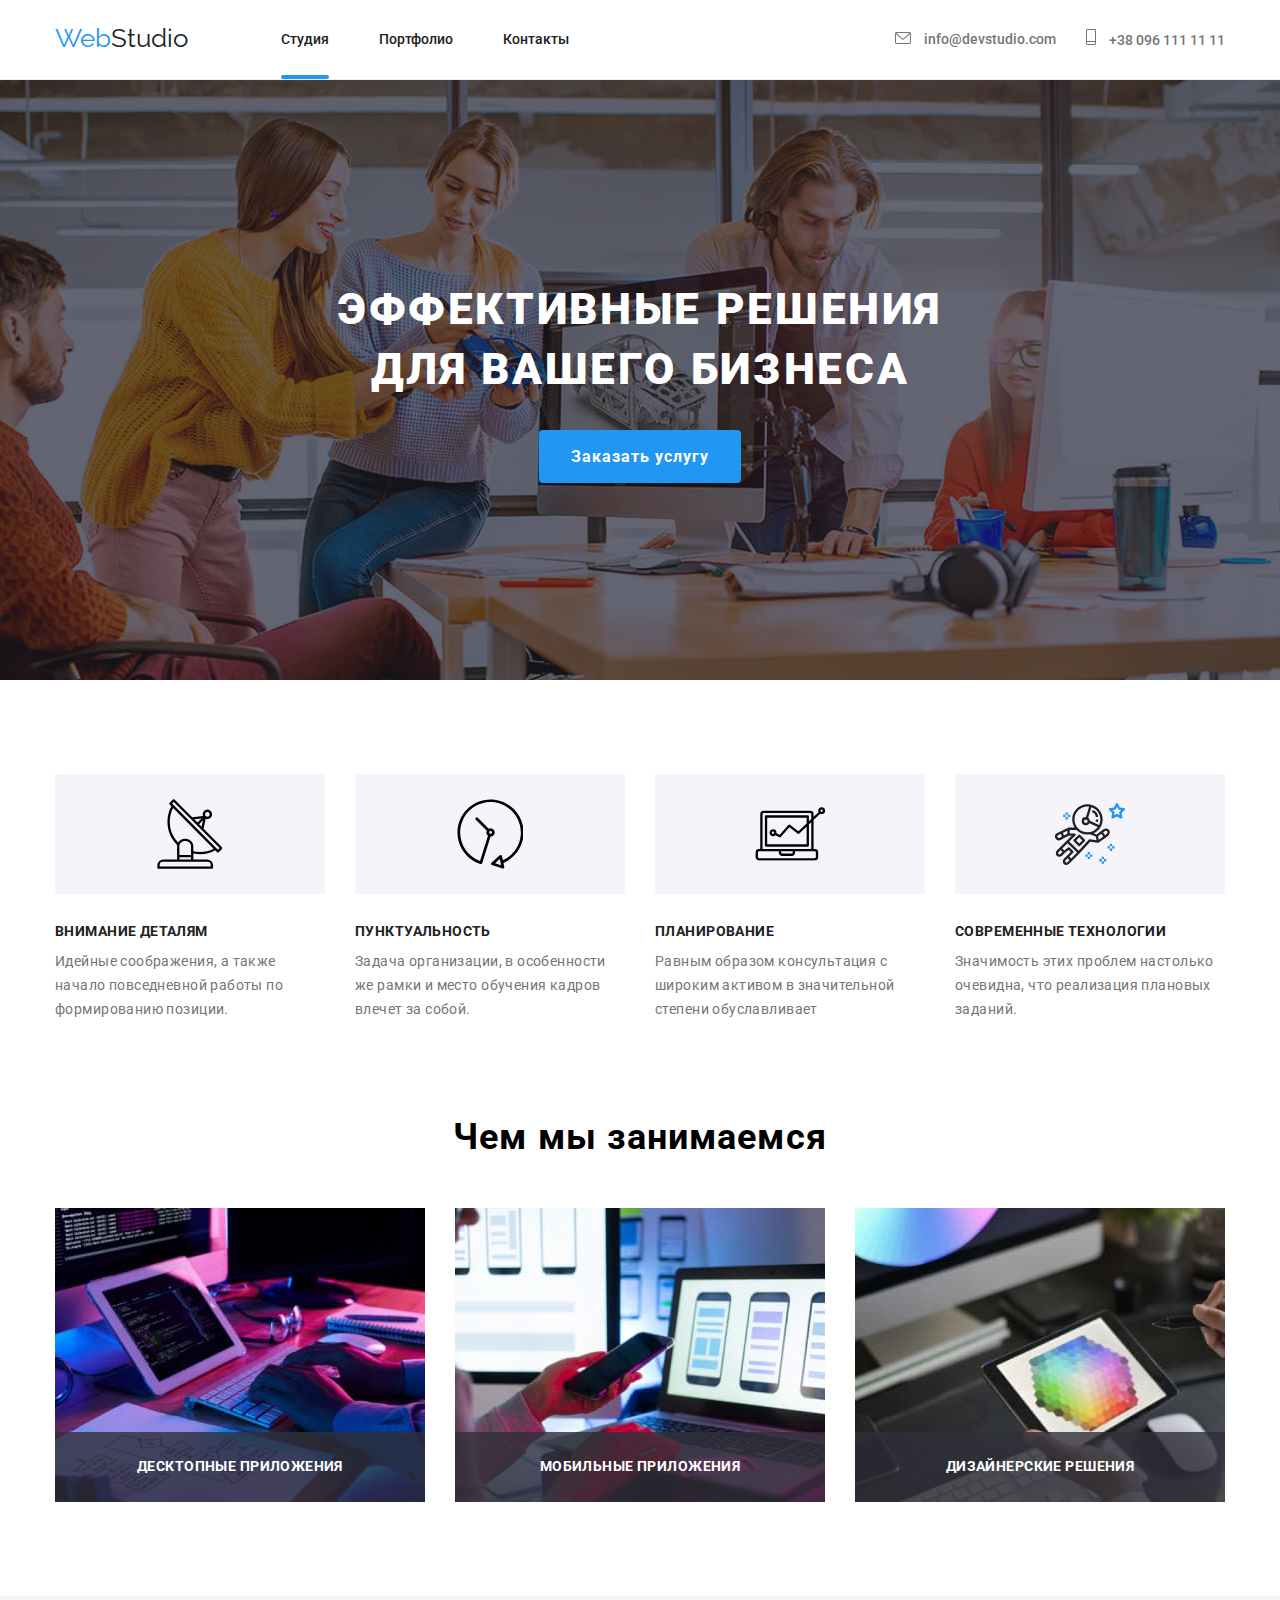
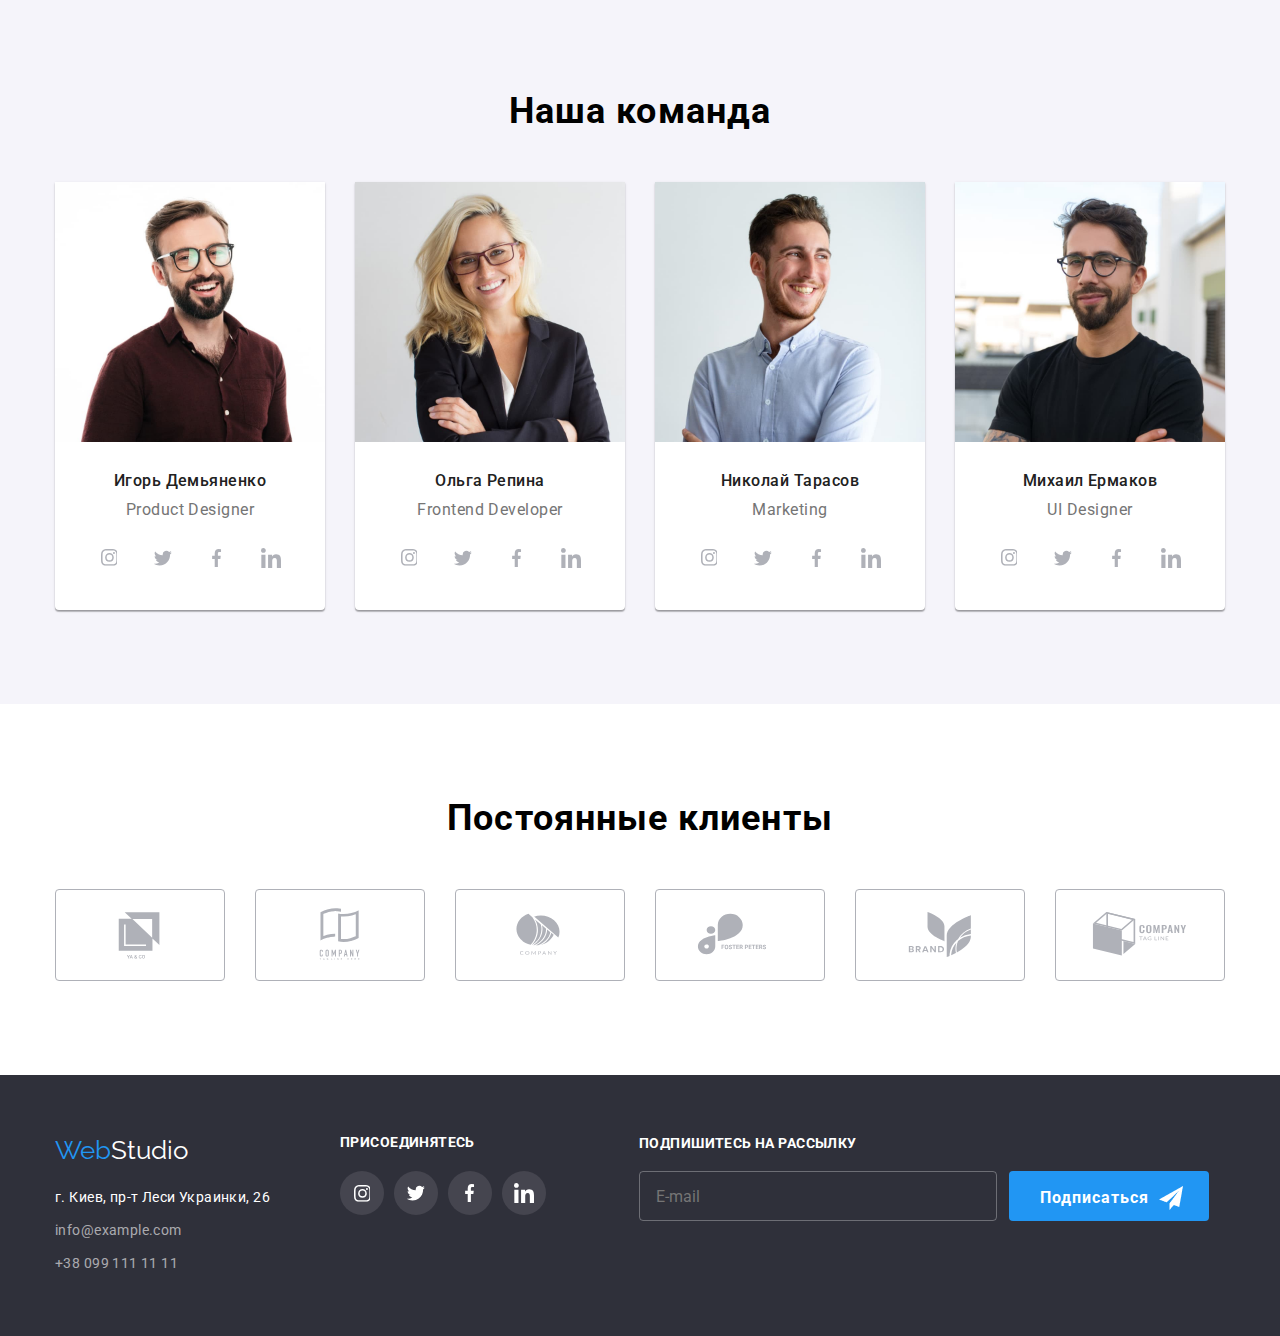
==== commit 12551603: "HW 7 fixed after mentor check" ====
--- a/index.html
+++ b/index.html
@@ -8,7 +8,6 @@
     <title>Студия</title>
     <link href="https://fonts.googleapis.com/css2?family=Raleway:wght@700&family=Roboto:wght@400;500;700;900&display=swap" rel="stylesheet">
     <link rel="stylesheet" href="https://cdnjs.cloudflare.com/ajax/libs/modern-normalize/1.0.0/modern-normalize.min.css"/>
-    <link rel="stylesheet" href="./styles/styles.css" />
     <link rel="stylesheet" href="./css/main.min.css" />
   </head>
 
@@ -104,7 +103,7 @@
                 </p>
               </li>
 
-              <li class="advant__item astronaut">
+              <li class="advant__item">
                 <div class="advant__svg">
                   <svg class="astronaut">
                     <use href="./images/icons.svg#astronaut"></use>
@@ -369,40 +368,41 @@
     <footer>
       <div class="container footer">
             <address class="f-address">
-              <div class="f-address-info">
-              <a class="footer-logo-title" href="./">Web<span class="footer-logo-span">Studio</span></a>
-              <p class="footer-address">г. Киев, пр-т Леси Украинки, 26</p>
-              <a class="footer-mail" href="mailto:info@example.com">info@example.com</a>
-              <a class="footer-tel" href="tel:+380991111111">+38 099 111 11 11</a>
-            </div>
+              <div class="address">
+                <a class="footer-logo" href="./">Web<span class="footer-logo--span">Studio</span></a>
+                <p class="address__location">г. Киев, пр-т Леси Украинки, 26</p>
+                <a class="address__mail" href="mailto:info@example.com">info@example.com</a>
+                <a class="address__tel" href="tel:+380991111111">+38 099 111 11 11</a>
+              </div>
             </address>
             <div class="join-us">
-              <h3 class="joinusheader">ПРИСОЕДИНЯТЕСЬ</h3>
-              <ul class="footer-sm-list">
-                <li class="footer-sm-item">
-                  <a href="" class="footer-sm-link">
-                    <svg class="footer-sm-svg instagram">
+              <h3 class="join-us__header">ПРИСОЕДИНЯТЕСЬ</h3>
+             
+              <ul class="footer-sm">
+                <li class="footer-sm__item">
+                  <a href="" class="footer-sm__link">
+                    <svg class="footer-sm__svg footer-sm__svg--instagram">
                       <use href="./images/icons.svg#instagram"></use>
                     </svg>
                   </a>
                 </li>
-                <li class="footer-sm-item">
-                  <a href="" class="footer-sm-link">
-                    <svg class="footer-sm-svg twitter">
+                <li class="footer-sm__item">
+                  <a href="" class="footer-sm__link">
+                    <svg class="footer-sm__svg footer-sm__svg--twitter">
                       <use href="./images/icons.svg#twitter"></use>
                     </svg>
                   </a>
                 </li>
-                <li class="footer-sm-item">
-                  <a href="" class="footer-sm-link">
-                    <svg class="footer-sm-svg facebook">
+                <li class="footer-sm__item">
+                  <a href="" class="footer-sm__link">
+                    <svg class="footer-sm__svg footer-sm__svg--facebook">
                       <use href="./images/icons.svg#facebook"></use>
                     </svg>
                   </a>
                 </li>
-                <li class="footer-sm-item">
-                  <a href="" class="footer-sm-link">
-                    <svg class="footer-sm-svg linkedin">
+                <li class="footer-sm__item">
+                  <a href="" class="footer-sm__link">
+                    <svg class="footer-sm__svg footer-sm__svg--linkedin">
                       <use href="./images/icons.svg#linkedin"></use>
                     </svg>
                   </a>
--- a/css/main.min.css
+++ b/css/main.min.css
@@ -1,2 +1,2 @@
-body{font-family:"Open Sans", sans-serif}.list{list-style:none}.link{text-decoration:none}p,h1,h2,h3,h4,h5,h6{margin:0}ul{margin:0;padding:0}button{cursor:pointer}img{display:block}:root{--base-font: Roboto, sans-serif;--base-font-color: #757575;--second-font-color: #2196f3;--title-font-color: #212121}.visually-hidden{position:absolute;white-space:nowrap;width:1px;height:1px;overflow:hidden;border:0;padding:0;clip:rect(0 0 0 0);clip-path:inset(50%);margin:-1px}header{border-bottom:1px solid #ececec}.header{display:flex;padding-top:24px;padding-bottom:25px}.logo{margin-right:93px}.logo,.nav,.contact{align-items:center}.logo__title{color:var(--second-font-color);text-decoration:none;font-weight:400;font-size:26px;line-height:1.15;cursor:pointer;font-family:Raleway}.logo__title--design{color:var(--title-font-color)}.nav{display:flex}.nav__list{list-style-type:none;list-style-type:none;display:flex}.nav__item:not(:last-child){margin-right:50px}.contact{display:flex;margin-left:auto}.nav__link{text-decoration:none;color:var(--title-font-color);font-family:var(--base-font);font-weight:500;font-size:14px;line-height:1.17;transition:color 250ms cubic-bezier(0.4, 0, 0.2, 1)}.nav__link:hover,.nav__link:active,.nav__link:focus{color:var(--second-font-color)}.nav__link{position:relative}.current::after{content:'';width:100%;height:4px;border-radius:3px;position:absolute;background-color:var(--second-font-color);left:0;bottom:-32px}.contact__mail,.contact__tel{color:var(--base-font-color);text-decoration:none;font-size:14px;line-height:1.17;font-weight:500;transition:color 250ms cubic-bezier(0.4, 0, 0.2, 1)}.contact__mail--envelope{fill:var(--base-font-color);width:16px;height:12px;margin-right:10px;padding:0;align-items:baseline;transition:fill 250ms cubic-bezier(0.4, 0, 0.2, 1)}.contact__mail:hover .contact__mail--envelope,.contact__mail:active .contact__mail--envelope,.contact__mail:focus .contact__mail--envelope{fill:var(--second-font-color)}.contact__tel--cell{fill:var(--base-font-color);width:10px;height:16px;margin-right:10px;padding:0;align-items:baseline;transition:fill 250ms cubic-bezier(0.4, 0, 0.2, 1)}.contact__tel:hover .contact__tel--cell,.contact__tel:active .contact__tel--cell,.contact__tel:focus .contact__tel--cell{fill:currentColor}.contact__tel{margin-left:50px}.contact__mail:hover,.contact__mail:focus,.contact__tel:hover,.contact__tel:focus{color:var(--second-font-color)}.hero{background-image:linear-gradient(rgba(47,48,58,0.4), rgba(47,48,58,0.4)),url(../images/hero.jpg);background-color:rgba(47,48,58,0.4);background-repeat:no-repeat;background-size:1600px;background-position:center;height:600px;padding-top:200px;padding-bottom:200px}.hero__header{display:flex;justify-content:center;align-items:center;flex-direction:column}.hero__title{font-size:44px;font-weight:900;line-height:1.36;text-transform:uppercase;text-align:center;letter-spacing:0.06em;color:#ffffff}.button{background-color:var(--second-font-color);font-family:var(--base-font);font-weight:700;font-size:16px;line-height:1.87;letter-spacing:0.06em;color:#ffffff;border-radius:4px;margin-top:30px;padding:10px 30px;transition:background-color 250ms cubic-bezier(0.4, 0, 0.2, 1),box-shadow 250ms cubic-bezier(0.4, 0, 0.2, 1);border-color:transparent}.button:hover,.button:focus{background-color:#188CE8;box-shadow:0px 4px 4px rgba(0,0,0,0.15);border-radius:4px}.advant__svg{display:flex;justify-content:center;align-items:center;width:270px;height:120px;margin-bottom:30px;background-color:#F5F4FA}.radar{width:65.32px;height:70px;justify-content:center}.advant__svg .clock{width:66.96px;height:70px;justify-content:center}.advant__svg .laptop{width:70px;height:53.69px;display:flex;justify-content:center}.advant__svg .astronaut{width:70px;height:70px;display:flex;justify-content:center}.advantages{padding-top:94px;display:flex;justify-content:center}.advant{list-style-type:none;display:flex;flex-wrap:wrap}.advant>.advant__item{font-family:var(--base-font);margin-left:30px;flex-basis:calc(100% / 4 - 30px)}.advant__item:first-child{margin-left:0px}.advant__title{font-family:var(--base-font);font-weight:700;font-size:14px;line-height:1.14;letter-spacing:0.03em;text-transform:uppercase;color:#212121;margin-bottom:10px}.advant__description{font-size:14px;line-height:1.71;letter-spacing:0.03em;color:var(--base-font-color)}.wwd{padding-bottom:94px;padding-top:94px}.wwd__title{font-weight:700;font-size:36px;line-height:1.17;letter-spacing:0.03em;display:flex;justify-content:center;margin-bottom:50px}.wwd__list{display:flex}.wwd__item{list-style-type:none}.wwd__item:not(:first-child){margin-left:30px}.wwd__wrapper{position:relative}.wwd__text{display:flex;justify-content:center;align-items:center;height:70px;width:100%;position:absolute;bottom:0;font-weight:bold;font-size:14px;line-height:1.14;text-align:center;letter-spacing:0.03em;text-transform:uppercase;color:#FFFFFF;background-color:rgba(47,48,58,0.8)}.team-section{padding:94px 0;background-color:#f5f4fa}.team-title{font-weight:700;font-size:36px;line-height:1.17;letter-spacing:0.03em;margin-bottom:50px;text-align:center}.team{display:flex;justify-content:center;align-items:center}.team__item{list-style-type:none;box-shadow:0px 1px 3px rgba(0,0,0,0.12),0px 1px 1px rgba(0,0,0,0.14),0px 2px 1px rgba(0,0,0,0.2);border-radius:0px 0px 4px 4px;background-color:#fff}.team__item:not(:first-child){margin-left:30px}.team__member-info{display:flex;justify-content:center;margin-top:30px;padding-bottom:30px;flex-direction:column}.team__name{color:var(--title-font-color);font-weight:500;font-size:16px;line-height:1.18;letter-spacing:0.03em;margin-bottom:10px;text-align:center}.team__position{font-size:16px;line-height:1.18;letter-spacing:0.03em;color:var(--base-font-color);text-align:center}.sm{display:flex;flex-direction:row;list-style-type:none;margin-top:16px;margin-right:auto;margin-left:auto}.sm__item{display:flex;flex-direction:row}.sm__item:not(:last-child){margin-right:10px}.sm__link{display:flex;justify-content:center;align-items:center;width:44px;height:44px;border-radius:50%;padding:0;transition:background-color 250ms cubic-bezier(0.4, 0, 0.2, 1)}.sm__link:hover,.sm__link:active,.sm__link:focus{background-color:var(--second-font-color)}.sm__svg{fill:#AFB1B8;display:flex;justify-content:center;align-items:center;transition:fill 250ms cubic-bezier(0.4, 0, 0.2, 1)}.sm__link:hover .sm__svg,.sm__link:active .sm__svg,.sm__link:focus .sm__svg{fill:white}.sm__item .sm__svg--instagram{width:16.86px;height:16.86px}.sm__item .sm__svg--twitter{width:20px;height:16.25px}.sm__item .sm__svg--facebook{width:10px;height:20px}.sm__item .sm__svg--linkedin{width:20px;height:20px}.clients-section{padding-top:94px;padding-bottom:94px}.clients-title{font-family:var(--base-font);font-weight:bold;font-size:36px;line-height:1.16;text-align:center;letter-spacing:0.03em}.clients-list-wrap{display:flex;margin-top:50px}.clients-list{list-style-type:none;display:flex}.clients-list__box{display:flex;justify-content:center;align-items:center;width:170px;height:92px;border:1px solid #AFB1B8;border-radius:4px;color:var(--second-font-color);transition:border 250ms cubic-bezier(0.4, 0, 0.2, 1)}.clients-list__item:not(:last-child){margin-right:30px}.clients-list__icon{display:flex;justify-content:center;align-items:center;fill:#AFB1B8;width:106px;height:60px;transition:fill 250ms cubic-bezier(0.4, 0, 0.2, 1)}.clients-list__box:hover .clients-list__icon,.clients-list__box:active .clients-list__icon,.clients-list__box:focus .clients-list__icon{fill:var(--second-font-color)}.clients-list__box:hover,.clients-list__box:active,.clients-list__box:focus{border:1px solid var(--second-font-color)}footer{background-color:#2f303a;padding-top:60px;padding-bottom:60px}.footer{display:flex}.f-address{display:flex}.footer-logo-title{text-decoration:none;font-style:normal;display:block;margin-bottom:20px;font-family:Raleway;font-size:26px;line-height:1.19;color:var(--second-font-color)}.footer-logo-span{color:white;font-style:none}.footer-address{font-size:14px;line-height:1.71;letter-spacing:0.03em;color:#ffffff;font-style:normal;margin-bottom:9px}.footer-address,.footer-mail,.footer-tel{text-decoration:none}.footer-mail,.footer-tel{font-size:14px;line-height:1.71;letter-spacing:0.03em;color:rgba(255,255,255,0.6);font-style:normal;display:block}.footer-mail{margin-bottom:9px}.join-us{display:flex;margin-left:70px;flex-direction:column;margin-right:93px}.joinusheader{text-transform:uppercase;font-weight:bold;font-size:14px;line-height:1.14;letter-spacing:0.03em;color:#FFFFFF}.footer-sm-list{display:flex;flex-direction:row;list-style-type:none;margin-top:20px}.footer-sm-link{display:flex;justify-content:center;align-items:center;width:44px;height:44px;border-radius:50%;background-color:#45454f;padding:0;transition:background-color 250ms cubic-bezier(0.4, 0, 0.2, 1)}.footer-sm-link:hover,.footer-sm-link:focus,.footer-sm-link:active{background-color:var(--second-font-color)}.footer-sm-item{display:flex;flex-direction:row}.footer-sm-svg{fill:#fff;display:flex;justify-content:center;align-items:center;transition:background-color 250ms cubic-bezier(0.4, 0, 0.2, 1),fill 250ms cubic-bezier(0.4, 0, 0.2, 1)}.footer-sm-svg:hover,.footer-sm-svg:focus,.footer-sm-svg:active{fill:white;background-color:var(--second-font-color)}.footer-sm-link:not(:last-child){margin-right:10px}.footer-sm-item:not(:last-child){margin-right:10px}.footer-sm-item .instagram{width:16.86px;height:16.86px}.footer-sm-item .twitter{width:20px;height:16.25px}.footer-sm-item .facebook{width:10px;height:20px}.footer-sm-item .linkedin{width:20px;height:20px}.portfolio-section{display:flex;padding-top:94px;padding-bottom:94px}.portfolio{display:flex;flex-wrap:wrap;text-decoration:none;list-style-type:none;cursor:pointer;margin-right:-30px;margin-bottom:-30px}.portfolio__item{flex-basis:calc(100% / 3 - 30px);margin-right:30px;margin-bottom:30px;flex-direction:column;outline:1px solid #eeeeee;box-sizing:border-box;transition:box-shadow 250ms cubic-bezier(0.4, 0, 0.2, 1);overflow:hidden;position:relative}.portfolio__item:hover{box-shadow:0px 1px 1px rgba(0,0,0,0.12),0px 4px 4px rgba(0,0,0,0.06),1px 4px 6px rgba(0,0,0,0.16)}.portfolio__item:hover .overlay__text{transform:translateY(-100%);opacity:1}.portfolio__item:hover .overlay-wrapper{overflow:hidden}.overlay-wrapper{position:absolute;width:370px;height:294px}.portfolio_image{display:block;width:100%}.overlay{position:absolute;width:370px;height:294px;transform:translateY(100%)}.overlay__text{position:absolute;width:100%;height:100%;padding:40px;display:flex;justify-content:center;align-items:center;color:white;background-color:rgba(33,150,243,0.6);opacity:0;transition:transform 250ms cubic-bezier(0.4, 0, 0.2, 1)}.portfolio__title{display:flex;flex-direction:column;font-weight:bold;font-size:18px;line-height:2;letter-spacing:0.06em;color:var(--title-font-color);padding-left:24px;margin-top:20px;margin-bottom:4px}.portfolio__description{display:flex;flex-direction:column;font-size:16px;line-height:1.87;letter-spacing:0.03em;color:var(--base-font-color);padding-bottom:20px}.container{width:1200px;margin-left:auto;margin-right:auto;padding-left:15px;padding-right:15px}.filter{justify-content:center;align-items:center;display:flex;text-decoration:none;list-style-type:none;cursor:pointer;margin-left:-8px;margin-bottom:50px}.filter__item{display:flex}.filter__item:not(:last-child){margin-right:8px}.filter__button{font-weight:500;font-size:16px;line-height:1.62;text-align:center;letter-spacing:0.03em;background:#f5f4fa;border-radius:4px;border-color:transparent;padding:6px 22px;transition:color 250ms cubic-bezier(0.4, 0, 0.2, 1),background-color 250ms cubic-bezier(0.4, 0, 0.2, 1),box-shadow 250ms cubic-bezier(0.4, 0, 0.2, 1)}.filter__button:active,.filter__button:hover,.filter__button:focus{cursor:pointer;color:#fff;background-color:var(--second-font-color);box-shadow:0px 3px 1px rgba(0,0,0,0.1),0px 1px 2px rgba(0,0,0,0.08),0px 2px 2px rgba(0,0,0,0.12);border-radius:4px}.input-wrapper{width:570px;display:flex;align-items:center}.subscription-title{font-weight:bold;font-size:14px;line-height:16px;letter-spacing:0.03em;text-transform:uppercase;color:#FFFFFF;margin-bottom:20px;display:block}.subscription-email{width:358px;height:50px;padding:15px 16px;margin-right:12px;background-color:transparent;border:1px solid rgba(255,255,255,0.3);box-sizing:border-box;filter:drop-shadow(0px4px4pxrgba 0,0,0,0.15);border-radius:4px;transition:border-color 250ms cubic-bezier(0.4, 0, 0.2, 1)}.subscription-email:hover{border-color:var(--second-font-color);color:#fff}.subscription-email:focus::placeholder{opacity:0}.subscription-email::placeholder{color:var(--base-font-color);transition:color 250ms cubic-bezier(0.4, 0, 0.2, 1)}.subscription-email:hover::placeholder{color:var(--second-font-color)}.subscription-button{width:200px;height:50px;background-color:var(--second-font-color);font-family:var(--base-font);font-weight:700;font-size:16px;line-height:1.87;letter-spacing:0.06em;color:#ffffff;border-radius:4px;transition:background-color 250ms cubic-bezier(0.4, 0, 0.2, 1),box-shadow 250ms cubic-bezier(0.4, 0, 0.2, 1);position:relative;border-color:transparent}.subscription-button:hover,.subscription-button:focus,.subscription-button:active{background-color:#188CE8;outline:none}.subscription-button:after{content:"";width:24px;height:24px;background-image:url(../images/send.png);position:absolute;top:13px;left:148px;display:inline-block;border-color:transparent}.button-title{font-weight:bold;font-size:16px;line-height:1.87;display:flex;position:absolute;top:10px;left:29px;letter-spacing:0.06em;color:#FFFFFF}.backdrop{position:fixed;top:0;left:0;width:100vw;height:100vh;background-color:rgba(135,126,131,0.8);display:flex;transform:scale(1);transition:transform 700ms, visibility 700ms}.backdrop.is-hidden{transform:scale(0.5)}.backdrop.is-hidden .modal{transform:translate(-50%, -50%) scale(0.5)}.modal{width:528px;min-height:581px;position:absolute;top:50%;left:50%;transform:translate(-50%, -50%) scale(1);border-radius:5px;box-shadow:0px 1px 3px rgba(0,0,0,0.12),0px 1px 1px rgba(0,0,0,0.14),0px 2px 1px rgba(0,0,0,0.2);background-color:#fff;transition:transform 250ms cubic-bezier(0.4, 0, 0.2, 1)}.modal-close{width:30px;height:30px;position:absolute;top:8px;right:8px;border:1px solid #999;border-radius:50%;background-color:transparent;transition:border-color 250ms cubic-bezier(0.4, 0, 0.2, 1)}.modal-close:active{border-color:var(--second-font-color)}.modal-close:active .modal-close__icon{fill:var(--second-font-color)}.modal-close__icon{fill:var(--base-font-color);width:11px;height:11px;transition:fill 250ms cubic-bezier(0.4, 0, 0.2, 1)}.is-hidden{opacity:0;pointer-events:none;visibility:hidden}.form{padding:40px}.form__title{font-weight:bold;font-size:20px;line-height:1.095;text-align:center;letter-spacing:0.03em;color:#212121;margin-bottom:30px}.form__field{position:relative;margin-bottom:10px;overflow:hidden}.form__icon{position:absolute;top:55%;left:15px;fill:inherit;transition:fill 250ms cubic-bezier(0.4, 0, 0.2, 1)}.form__field:hover .form__input{border-color:var(--second-font-color)}.form__field:focus-within .form__icon,.form__field:hover .form__icon{fill:var(--second-font-color)}.form__field:focus-within .form__input{border-color:var(--second-font-color)}.form__label{display:block;font-size:12px;line-height:1.16;letter-spacing:0.01em;color:#757575;margin-bottom:4px}.form__input{width:448px;height:40px;padding:10px 42px;font:inherit;border-radius:3px;border:1px solid rgba(33,33,33,0.2);overflow:hidden;cursor:pointer;transition:border-color 250ms cubic-bezier(0.4, 0, 0.2, 1)}textarea{width:100%;height:120px;padding:14px;resize:none;border:1px solid rgba(33,33,33,0.2);border-radius:4px;transition:border-color 250ms cubic-bezier(0.4, 0, 0.2, 1)}textarea:hover,textarea:focus,textarea:active{border-color:var(--second-font-color)}textarea:hover::placeholder{color:var(--second-font-color)}textarea::placeholder{font-size:12px;line-height:1.16;letter-spacing:0.01em;color:rgba(117,117,117,0.5);transition:color 250ms cubic-bezier(0.4, 0, 0.2, 1)}.licence{display:inline-block;position:relative;display:flex;justify-content:center;align-items:baseline}.licence__icon{display:inline-block;border:2px solid #2a2a2a;border-radius:2px;margin-right:7px;width:16px;height:15px}.licence__checkbox{-webkit-appearance:none;-moz-appearance:none;appearance:none;position:absolute;padding:4px 3px;width:16px;height:15px;outline:#212121}.licence__checkbox:checked+.licence__icon{background-image:url(../images/icon-ck.png);fill:rgba(255,255,255,0.3);background-size:contain;background-origin:border-box;background-size:contain;outline:none;border-color:transparent}.licence__agreed{font-size:14px;line-height:1.71;letter-spacing:0.03em;color:#757575}.licence__terms{color:var(--second-font-color)}.form-button{display:flex;justify-content:center;align-items:center}.button-submit{background-color:var(--second-font-color);font-family:var(--base-font);font-weight:700;font-size:16px;line-height:1.87;letter-spacing:0.06em;color:#ffffff;border-radius:4px;transition:background-color 250ms cubic-bezier(0.4, 0, 0.2, 1);box-shadow:0px 4px 4px rgba(0,0,0,0.15);margin-top:30px;border-color:transparent;padding:10px 56px}.button-submit:hover,.button-submit:focus,.button-submitt:active{background-color:#188CE8}
+body{font-family:var(--base-font)}.list{list-style:none}.link{text-decoration:none}p,h1,h2,h3,h4,h5,h6{margin:0}ul{margin:0;padding:0}button{cursor:pointer}img{display:block}:root{--base-font: Roboto, sans-serif;--base-font-color: #757575;--second-font-color: #2196f3;--title-font-color: #212121}.visually-hidden{position:absolute;white-space:nowrap;width:1px;height:1px;overflow:hidden;border:0;padding:0;clip:rect(0 0 0 0);clip-path:inset(50%);margin:-1px}header{border-bottom:1px solid #ececec}.header{display:flex;padding-top:24px;padding-bottom:25px}.logo{margin-right:93px}.logo,.nav,.contact{align-items:center}.logo__title{color:var(--second-font-color);text-decoration:none;font-weight:400;font-size:26px;line-height:1.15;cursor:pointer;font-family:Raleway}.logo__title--design{color:var(--title-font-color)}.nav{display:flex}.nav__list{list-style-type:none;list-style-type:none;display:flex}.nav__item:not(:last-child){margin-right:50px}.contact{display:flex;margin-left:auto}.nav__link{text-decoration:none;color:var(--title-font-color);font-family:var(--base-font);font-weight:500;font-size:14px;line-height:1.17;position:relative;transition:color 250ms cubic-bezier(0.4, 0, 0.2, 1)}.nav__link:hover,.nav__link:active,.nav__link:focus{color:var(--second-font-color)}.current::after{content:'';width:100%;height:4px;border-radius:3px;position:absolute;background-color:var(--second-font-color);left:0;bottom:-32px}.contact__mail,.contact__tel{color:var(--base-font-color);text-decoration:none;font-size:14px;line-height:1.17;font-weight:500;transition:color 250ms cubic-bezier(0.4, 0, 0.2, 1)}.contact__mail--envelope{fill:var(--base-font-color);width:16px;height:12px;margin-right:10px;padding:0;align-items:baseline;transition:fill 250ms cubic-bezier(0.4, 0, 0.2, 1)}.contact__mail:hover .contact__mail--envelope,.contact__mail:active .contact__mail--envelope,.contact__mail:focus .contact__mail--envelope{fill:var(--second-font-color)}.contact__tel--cell{fill:var(--base-font-color);width:10px;height:16px;margin-right:10px;padding:0;align-items:baseline;transition:fill 250ms cubic-bezier(0.4, 0, 0.2, 1)}.contact__tel:hover .contact__tel--cell,.contact__tel:active .contact__tel--cell,.contact__tel:focus .contact__tel--cell{fill:currentColor}.contact__tel{margin-left:30px}.contact__mail:hover,.contact__mail:focus,.contact__tel:hover,.contact__tel:focus{color:var(--second-font-color)}.hero{background-image:linear-gradient(rgba(47,48,58,0.4), rgba(47,48,58,0.4)),url(../images/hero.jpg);background-color:rgba(47,48,58,0.4);background-repeat:no-repeat;background-size:1600px;background-position:center;height:600px;padding-top:200px;padding-bottom:200px}.hero__header{display:flex;justify-content:center;align-items:center;flex-direction:column}.hero__title{font-size:44px;font-weight:900;line-height:1.36;text-transform:uppercase;text-align:center;letter-spacing:0.06em;color:#ffffff}.button{background-color:var(--second-font-color);font-family:var(--base-font);font-weight:700;font-size:16px;line-height:1.87;letter-spacing:0.06em;color:#ffffff;border-radius:4px;margin-top:30px;padding:10px 30px;transition:background-color 250ms cubic-bezier(0.4, 0, 0.2, 1),box-shadow 250ms cubic-bezier(0.4, 0, 0.2, 1);border-color:transparent}.button:hover,.button:focus{background-color:#188CE8;box-shadow:0px 4px 4px rgba(0,0,0,0.15);border-radius:4px}.advant__svg{display:flex;justify-content:center;align-items:center;width:270px;height:120px;margin-bottom:30px;background-color:#F5F4FA}.radar{width:65.32px;height:70px;justify-content:center}.clock{width:66.96px;height:70px;justify-content:center}.laptop{width:70px;height:53.69px;display:flex;justify-content:center}.astronaut{width:70px;height:70px;display:flex;justify-content:center}.advantages{padding-top:94px;display:flex;justify-content:center}.advant{list-style-type:none;display:flex;flex-wrap:wrap}.advant__item{font-family:var(--base-font);margin-left:30px;flex-basis:calc(100% / 4 - 30px)}.advant__item:first-child{margin-left:0px}.advant__title{font-family:var(--base-font);font-weight:700;font-size:14px;line-height:1.14;letter-spacing:0.03em;text-transform:uppercase;color:#212121;margin-bottom:10px}.advant__description{font-size:14px;line-height:1.71;letter-spacing:0.03em;color:var(--base-font-color)}.wwd{padding-bottom:94px;padding-top:94px}.wwd__title{font-weight:700;font-size:36px;line-height:1.17;letter-spacing:0.03em;display:flex;justify-content:center;margin-bottom:50px}.wwd__list{display:flex}.wwd__item{list-style-type:none}.wwd__item:not(:first-child){margin-left:30px}.wwd__wrapper{position:relative}.wwd__text{display:flex;justify-content:center;align-items:center;height:70px;width:100%;position:absolute;bottom:0;font-weight:bold;font-size:14px;line-height:1.14;text-align:center;letter-spacing:0.03em;text-transform:uppercase;color:#FFFFFF;background-color:rgba(47,48,58,0.8)}.team-section{padding:94px 0;background-color:#f5f4fa}.team-title{font-weight:700;font-size:36px;line-height:1.17;letter-spacing:0.03em;margin-bottom:50px;text-align:center}.team{display:flex;justify-content:center;align-items:center}.team__item{list-style-type:none;box-shadow:0px 1px 3px rgba(0,0,0,0.12),0px 1px 1px rgba(0,0,0,0.14),0px 2px 1px rgba(0,0,0,0.2);border-radius:0px 0px 4px 4px;background-color:#fff}.team__item:not(:first-child){margin-left:30px}.team__member-info{display:flex;justify-content:center;margin-top:30px;padding-bottom:30px;flex-direction:column}.team__name{color:var(--title-font-color);font-weight:500;font-size:16px;line-height:1.18;letter-spacing:0.03em;margin-bottom:10px;text-align:center}.team__position{font-size:16px;line-height:1.18;letter-spacing:0.03em;color:var(--base-font-color);text-align:center}.sm{display:flex;flex-direction:row;list-style-type:none;margin-top:16px;margin-right:auto;margin-left:auto}.sm__item{display:flex;flex-direction:row}.sm__item:not(:last-child){margin-right:10px}.sm__link{display:flex;justify-content:center;align-items:center;width:44px;height:44px;border-radius:50%;padding:0;transition:background-color 250ms cubic-bezier(0.4, 0, 0.2, 1)}.sm__link:hover,.sm__link:active,.sm__link:focus{background-color:var(--second-font-color)}.sm__svg{fill:#AFB1B8;display:flex;justify-content:center;align-items:center;transition:fill 250ms cubic-bezier(0.4, 0, 0.2, 1)}.sm__link:hover .sm__svg,.sm__link:active .sm__svg,.sm__link:focus .sm__svg{fill:white}.sm__item .sm__svg--instagram{width:16.86px;height:16.86px}.sm__item .sm__svg--twitter{width:20px;height:16.25px}.sm__item .sm__svg--facebook{width:10px;height:20px}.sm__item .sm__svg--linkedin{width:20px;height:20px}.clients-section{padding-top:94px;padding-bottom:94px}.clients-title{font-family:var(--base-font);font-weight:bold;font-size:36px;line-height:1.16;text-align:center;letter-spacing:0.03em}.clients-list-wrap{display:flex;margin-top:50px}.clients-list{list-style-type:none;display:flex}.clients-list__box{display:flex;justify-content:center;align-items:center;width:170px;height:92px;border:1px solid #AFB1B8;border-radius:4px;color:var(--second-font-color);transition:border 250ms cubic-bezier(0.4, 0, 0.2, 1)}.clients-list__box:hover,.clients-list__box:active,.clients-list__box:focus{border:1px solid var(--second-font-color)}.clients-list__item:not(:last-child){margin-right:30px}.clients-list__icon{display:flex;justify-content:center;align-items:center;fill:#AFB1B8;width:106px;height:60px;transition:fill 250ms cubic-bezier(0.4, 0, 0.2, 1)}.clients-list__box:hover .clients-list__icon,.clients-list__box:active .clients-list__icon,.clients-list__box:focus .clients-list__icon{fill:var(--second-font-color)}footer{background-color:#2f303a;padding-top:60px;padding-bottom:60px}.footer{display:flex}.f-address{display:flex}.footer-logo{text-decoration:none;font-style:normal;display:block;margin-bottom:20px;font-family:Raleway;font-size:26px;line-height:1.19;color:var(--second-font-color)}.footer-logo--span{color:white;font-style:none}.address__location,.address__mail,.address__tel{text-decoration:none}.address__location{font-size:14px;line-height:1.71;letter-spacing:0.03em;color:#ffffff;font-style:normal;margin-bottom:9px}.address__mail,.address__tel{font-size:14px;line-height:1.71;letter-spacing:0.03em;color:rgba(255,255,255,0.6);font-style:normal;display:block}.address__mail{margin-bottom:9px}.join-us{display:flex;margin-left:70px;flex-direction:column;margin-right:93px}.join-us__header{text-transform:uppercase;font-weight:bold;font-size:14px;line-height:1.14;letter-spacing:0.03em;color:#FFFFFF}.footer-sm{display:flex;flex-direction:row;list-style-type:none;margin-top:20px}.footer-sm__link{display:flex;justify-content:center;align-items:center;width:44px;height:44px;border-radius:50%;background-color:#45454f;padding:0;transition:background-color 250ms cubic-bezier(0.4, 0, 0.2, 1)}.footer-sm__link:hover,.footer-sm__link:focus,.footer-sm__link:active{background-color:var(--second-font-color)}.footer-sm__item{display:flex;flex-direction:row}.footer-sm__item.footer-sm__item:not(:last-child){margin-right:10px}.footer-sm__svg{fill:#fff;display:flex;justify-content:center;align-items:center;transition:background-color 250ms cubic-bezier(0.4, 0, 0.2, 1),fill 250ms cubic-bezier(0.4, 0, 0.2, 1)}.footer-sm__svg:hover,.footer-sm__svg:focus,.footer-sm__svg:active{fill:white;background-color:var(--second-font-color)}.footer-sm__item .footer-sm__svg--instagram{width:16.86px;height:16.86px}.footer-sm__item .footer-sm__svg--twitter{width:20px;height:16.25px}.footer-sm__item .footer-sm__svg--facebook{width:10px;height:20px}.footer-sm__item .footer-sm__svg--linkedin{width:20px;height:20px}.portfolio-section{display:flex;padding-top:94px;padding-bottom:94px}.portfolio{display:flex;flex-wrap:wrap;text-decoration:none;list-style-type:none;cursor:pointer;margin-right:-30px;margin-bottom:-30px}.port{display:flex;flex-wrap:wrap;text-decoration:none;list-style-type:none;cursor:pointer;margin-right:-30px;margin-bottom:-30px}.port__item{flex-basis:calc(100% / 3 - 30px);margin-right:30px;margin-bottom:30px;flex-direction:column;outline:1px solid #eeeeee;box-sizing:border-box;transition:box-shadow 250ms cubic-bezier(0.4, 0, 0.2, 1);overflow:hidden;position:relative}.port__item:hover{box-shadow:0px 1px 1px rgba(0,0,0,0.12),0px 4px 4px rgba(0,0,0,0.06),1px 4px 6px rgba(0,0,0,0.16)}.port__item:hover .port__text{transform:translateY(0);opacity:1}.port__image{display:block;width:100%}.port__overlay{position:absolute;width:370px;height:294px;overflow:hidden}.port__text{position:absolute;width:100%;height:100%;padding:40px;display:flex;justify-content:center;align-items:center;font-size:18px;line-height:1.56;letter-spacing:0.03em;color:#FFFFFF;transition:transform 250ms cubic-bezier(0.4, 0, 0.2, 1),opacity 250ms cubic-bezier(0.4, 0, 0.2, 1);transform:translateY(100%);background-color:rgba(33,150,243,0.6);opacity:0}.port__title{display:flex;flex-direction:column;font-weight:bold;font-size:18px;line-height:2;letter-spacing:0.06em;color:var(--title-font-color);padding-left:24px;margin-top:20px;margin-bottom:4px}.port__description{display:flex;flex-direction:column;font-size:16px;line-height:1.87;letter-spacing:0.03em;color:var(--base-font-color);padding-bottom:20px}.container{width:1200px;margin-left:auto;margin-right:auto;padding-left:15px;padding-right:15px}.filter{justify-content:center;align-items:center;display:flex;text-decoration:none;list-style-type:none;cursor:pointer;margin-left:-8px;margin-bottom:50px}.filter__item{display:flex}.filter__item:not(:last-child){margin-right:8px}.filter__button{font-weight:500;font-size:16px;line-height:1.62;text-align:center;letter-spacing:0.03em;background:#f5f4fa;border-radius:4px;border-color:transparent;padding:6px 22px;transition:color 250ms cubic-bezier(0.4, 0, 0.2, 1),background-color 250ms cubic-bezier(0.4, 0, 0.2, 1),box-shadow 250ms cubic-bezier(0.4, 0, 0.2, 1)}.filter__button:active,.filter__button:hover,.filter__button:focus{cursor:pointer;color:#fff;background-color:var(--second-font-color);box-shadow:0px 3px 1px rgba(0,0,0,0.1),0px 1px 2px rgba(0,0,0,0.08),0px 2px 2px rgba(0,0,0,0.12);border-radius:4px}.input-wrapper{width:570px;display:flex;align-items:center}.subscription-title{font-weight:bold;font-size:14px;line-height:16px;letter-spacing:0.03em;text-transform:uppercase;color:#FFFFFF;margin-bottom:20px;display:block}.subscription-email{width:358px;height:50px;padding:15px 16px;margin-right:12px;background-color:transparent;border:1px solid rgba(255,255,255,0.3);box-sizing:border-box;filter:drop-shadow(0px4px4pxrgba 0,0,0,0.15);border-radius:4px;transition:border-color 250ms cubic-bezier(0.4, 0, 0.2, 1)}.subscription-email:hover{border-color:var(--second-font-color);color:#fff}.subscription-email:focus::placeholder{opacity:0}.subscription-email::placeholder{color:var(--base-font-color);transition:color 250ms cubic-bezier(0.4, 0, 0.2, 1)}.subscription-email:hover::placeholder{color:var(--second-font-color)}.subscription-button{width:200px;height:50px;background-color:var(--second-font-color);font-family:var(--base-font);font-weight:700;font-size:16px;line-height:1.87;letter-spacing:0.06em;color:#ffffff;border-radius:4px;transition:background-color 250ms cubic-bezier(0.4, 0, 0.2, 1),box-shadow 250ms cubic-bezier(0.4, 0, 0.2, 1);position:relative;border-color:transparent}.subscription-button:hover,.subscription-button:focus,.subscription-button:active{background-color:#188CE8;outline:none}.subscription-button:after{content:"";width:24px;height:24px;background-image:url(../images/send.png);position:absolute;top:13px;left:148px;display:inline-block;border-color:transparent}.button-title{font-weight:bold;font-size:16px;line-height:1.87;display:flex;position:absolute;top:10px;left:29px;letter-spacing:0.06em;color:#FFFFFF}.backdrop{position:fixed;top:0;left:0;width:100vw;height:100vh;background-color:rgba(135,126,131,0.8);display:flex;transform:scale(1);transition:transform 700ms, visibility 700ms}.backdrop.is-hidden{transform:scale(0.5)}.backdrop.is-hidden .modal{transform:translate(-50%, -50%) scale(0.5)}.modal{width:528px;min-height:581px;position:absolute;top:50%;left:50%;transform:translate(-50%, -50%) scale(1);border-radius:5px;box-shadow:0px 1px 3px rgba(0,0,0,0.12),0px 1px 1px rgba(0,0,0,0.14),0px 2px 1px rgba(0,0,0,0.2);background-color:#fff;transition:transform 250ms cubic-bezier(0.4, 0, 0.2, 1)}.modal-close{width:30px;height:30px;position:absolute;top:8px;right:8px;border:1px solid #999;border-radius:50%;background-color:transparent;transition:border-color 250ms cubic-bezier(0.4, 0, 0.2, 1)}.modal-close:active{border-color:var(--second-font-color)}.modal-close:active .modal-close__icon{fill:var(--second-font-color)}.modal-close__icon{fill:var(--base-font-color);width:11px;height:11px;transition:fill 250ms cubic-bezier(0.4, 0, 0.2, 1)}.is-hidden{opacity:0;pointer-events:none;visibility:hidden}.form{padding:40px}.form__title{font-weight:bold;font-size:20px;line-height:1.095;text-align:center;letter-spacing:0.03em;color:#212121;margin-bottom:30px}.form__field{position:relative;margin-bottom:10px;overflow:hidden}.form__icon{position:absolute;top:55%;left:15px;fill:inherit;transition:fill 250ms cubic-bezier(0.4, 0, 0.2, 1)}.form__field:focus-within .form__icon,.form__field:hover .form__icon{fill:var(--second-font-color)}.form__label{display:block;font-size:12px;line-height:1.16;letter-spacing:0.01em;color:#757575;margin-bottom:4px}.form__input{width:448px;height:40px;padding:10px 42px;font:inherit;border-radius:3px;border:1px solid rgba(33,33,33,0.2);overflow:hidden;cursor:pointer;transition:border-color 250ms cubic-bezier(0.4, 0, 0.2, 1)}.form__field:hover .form__input{border-color:var(--second-font-color)}.form__field:focus-within .form__input{border-color:var(--second-font-color)}textarea{width:100%;height:120px;padding:14px;resize:none;border:1px solid rgba(33,33,33,0.2);border-radius:4px;transition:border-color 250ms cubic-bezier(0.4, 0, 0.2, 1)}textarea:hover,textarea:focus,textarea:active{border-color:var(--second-font-color)}textarea:hover::placeholder{color:var(--second-font-color)}textarea::placeholder{font-size:12px;line-height:1.16;letter-spacing:0.01em;color:rgba(117,117,117,0.5);transition:color 250ms cubic-bezier(0.4, 0, 0.2, 1)}.licence{display:inline-block;position:relative;display:flex;justify-content:center;align-items:baseline}.licence__icon{display:inline-block;border:2px solid #2a2a2a;border-radius:2px;margin-right:7px;width:16px;height:15px}.licence__checkbox{-webkit-appearance:none;-moz-appearance:none;appearance:none;position:absolute;padding:4px 3px;width:16px;height:15px;outline:#212121}.licence__checkbox:checked+.licence__icon{background-image:url(../images/icon-ck.png);fill:rgba(255,255,255,0.3);background-size:contain;background-origin:border-box;background-size:contain;outline:none;border-color:transparent}.licence__agreed{font-size:14px;line-height:1.71;letter-spacing:0.03em;color:#757575}.licence__terms{color:var(--second-font-color)}.form-button{display:flex;justify-content:center;align-items:center}.button-submit{background-color:var(--second-font-color);font-family:var(--base-font);font-weight:700;font-size:16px;line-height:1.87;letter-spacing:0.06em;color:#ffffff;border-radius:4px;transition:background-color 250ms cubic-bezier(0.4, 0, 0.2, 1);box-shadow:0px 4px 4px rgba(0,0,0,0.15);margin-top:30px;border-color:transparent;padding:10px 56px}.button-submit:hover,.button-submit:focus,.button-submitt:active{background-color:#188CE8}
 /*# sourceMappingURL=main.min.css.map */